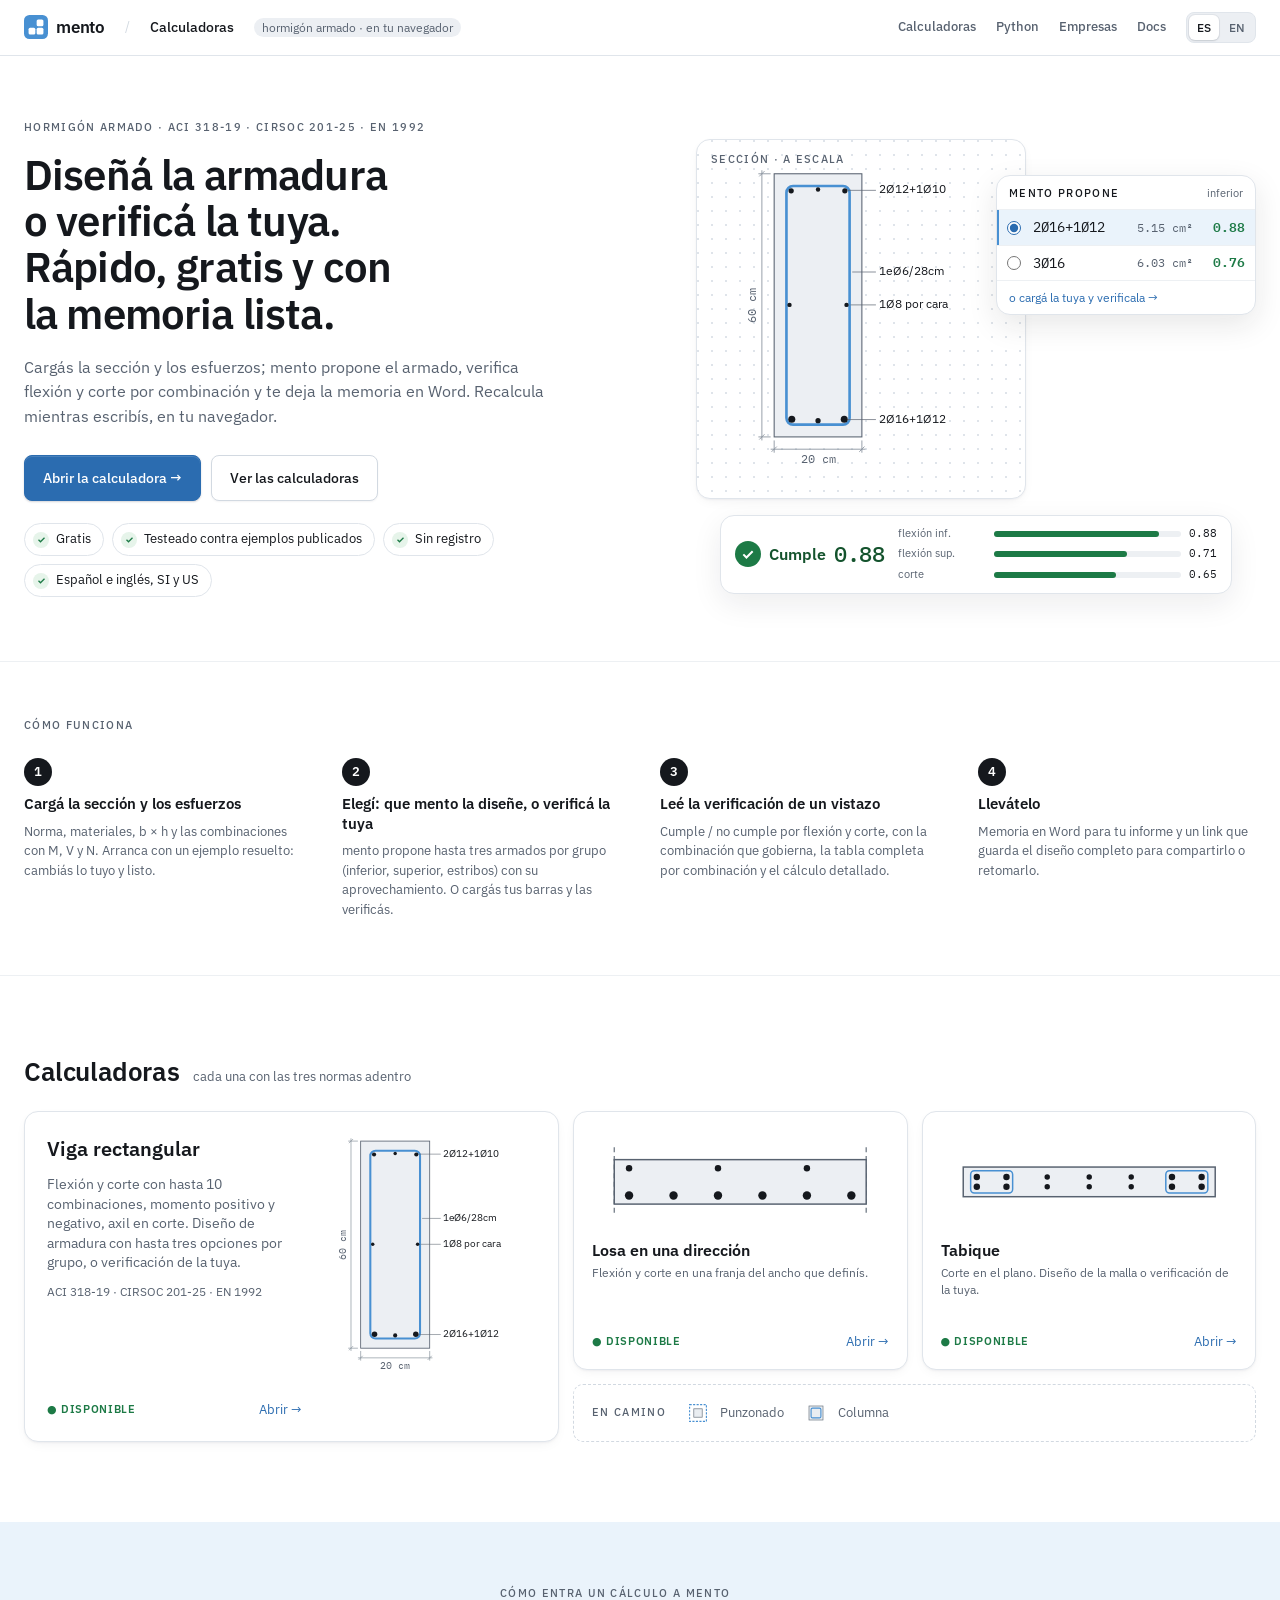
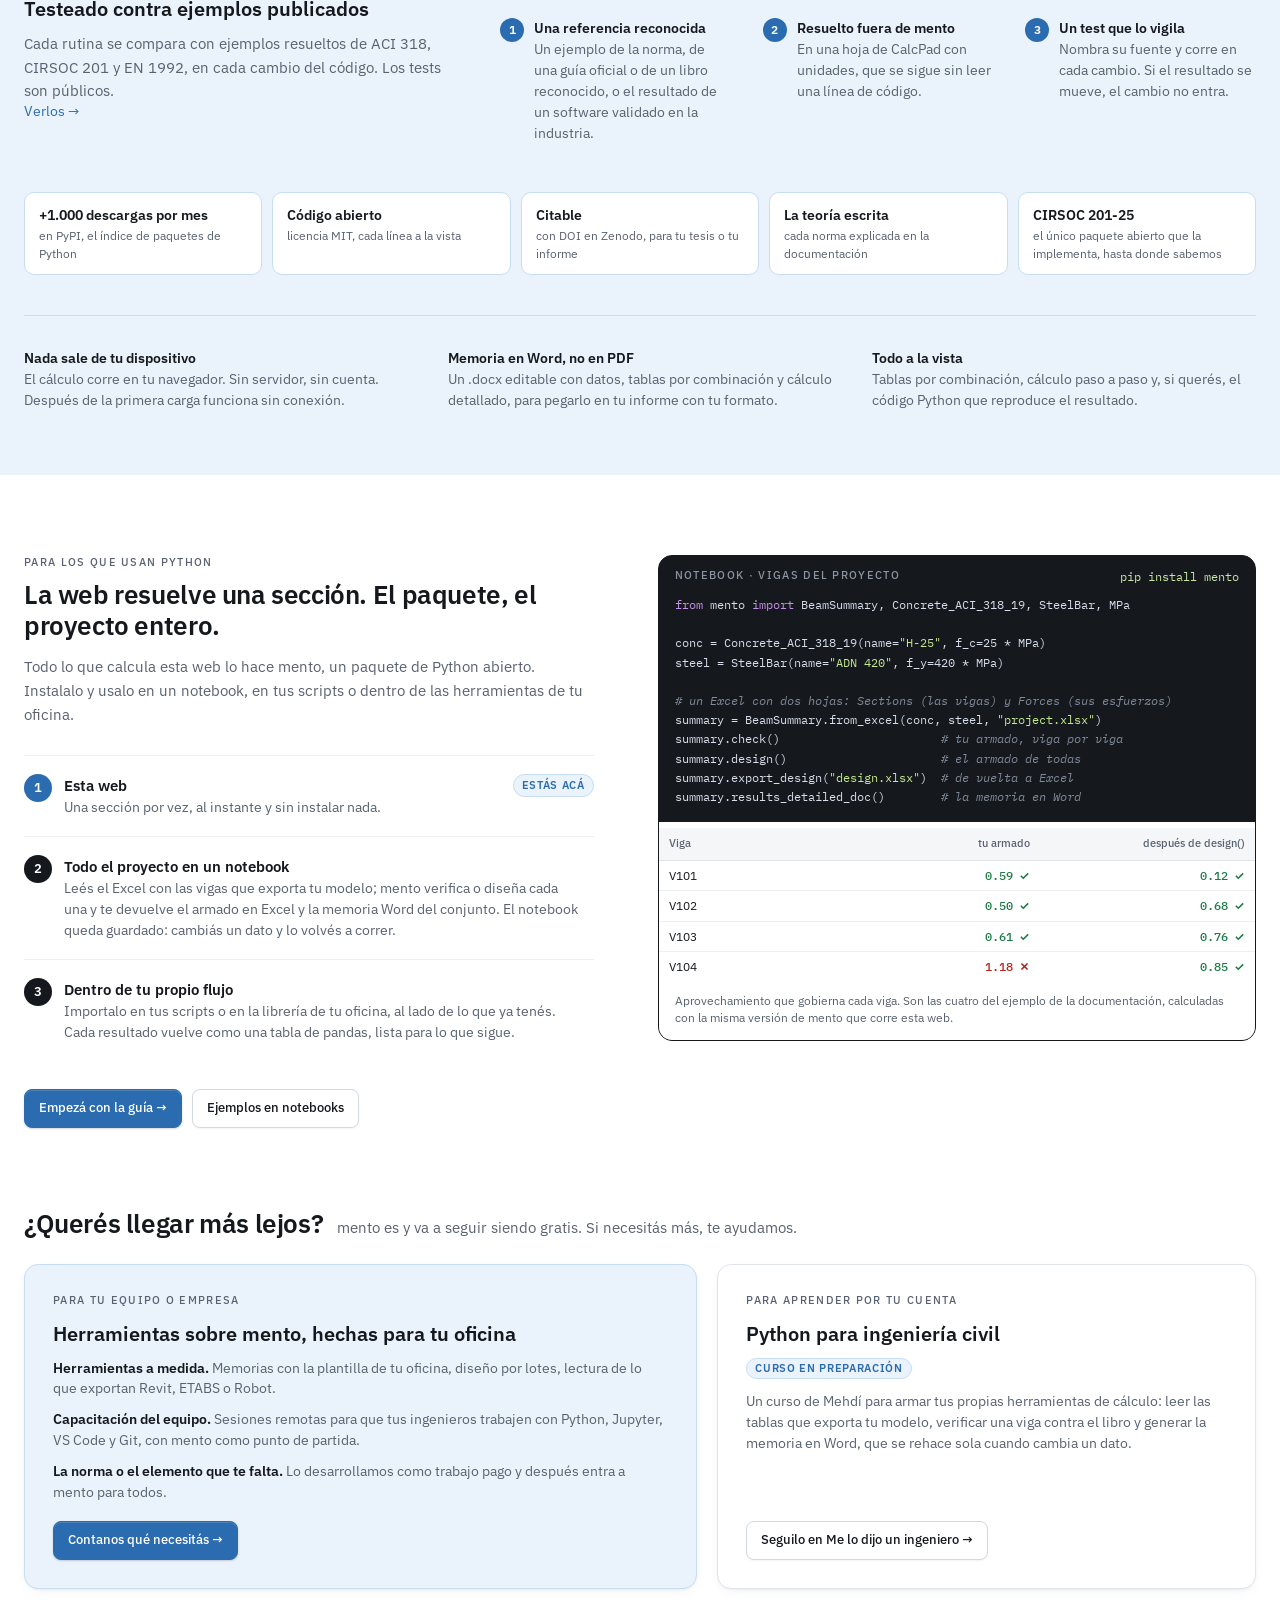
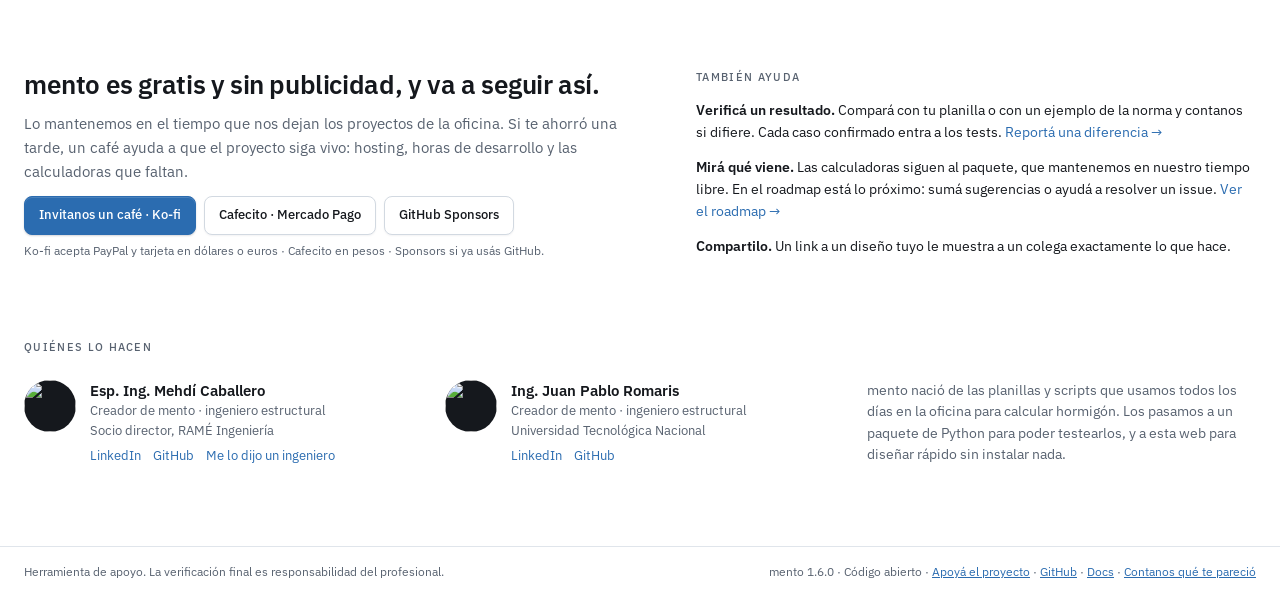
==== index.html @ 45cea776 "feat: mento 1.6.0, con estribos por ramas, piel, montaje y tabiques EN mento 1.6.0 cuenta los estrib" ====
<!doctype html>
<html lang="es">
<head>
<!-- Google tag (gtag.js) -->
<script async src="https://www.googletagmanager.com/gtag/js?id=G-SD4WL05WSL"></script>
<script>
  window.dataLayer = window.dataLayer || [];
  function gtag(){dataLayer.push(arguments);}
  gtag('js', new Date());

  gtag('config', 'G-SD4WL05WSL');
</script>
<meta charset="utf-8">
<meta name="viewport" content="width=device-width, initial-scale=1">
<title data-i18n="page_title">mento · Calculadoras de hormigón armado</title>
<meta name="description" data-i18n-content="page_desc" content="Diseñá la armadura o verificá la tuya: vigas, losas y tabiques de hormigón armado según ACI 318-19, CIRSOC 201-25 y EN 1992. Gratis, en tu navegador.">
<meta name="theme-color" content="#4890d2">
<link rel="icon" href="shared/logo.svg" type="image/svg+xml">
<link rel="preconnect" href="https://fonts.googleapis.com">
<link rel="preconnect" href="https://fonts.gstatic.com" crossorigin>
<link href="https://fonts.googleapis.com/css2?family=IBM+Plex+Sans:ital,wght@0,400;0,500;0,600;1,400&family=IBM+Plex+Mono:wght@400&display=swap" rel="stylesheet">
<link rel="stylesheet" href="shared/style.css">
<script>
  window.va = window.va || function () { (window.vaq = window.vaq || []).push(arguments); };
</script>
<script defer src="/_vercel/insights/script.js"></script>
<script>
  window.si = window.si || function () { (window.siq = window.siq || []).push(arguments); };
</script>
<script defer src="/_vercel/speed-insights/script.js"></script>
</head>
<body>
<svg width="0" height="0" style="position:absolute" aria-hidden="true">
  <defs>
    <symbol id="i-logo" viewBox="0 0 22 22"><rect width="22" height="22" rx="5" fill="#4890d2"/><rect x="11.6" y="4.2" width="6.2" height="6.2" rx="1.4" fill="#fff"/><rect x="4.2" y="11.6" width="6.2" height="6.2" rx="1.4" fill="#fff"/><rect x="11.6" y="11.6" width="6.2" height="6.2" rx="1.4" fill="#fff"/></symbol>
    <symbol id="i-check" viewBox="0 0 18 18"><path d="M3 9.5l4 4 8-8" fill="none" stroke="currentColor" stroke-width="2.6"/></symbol>
    <symbol id="i-cross" viewBox="0 0 18 18"><path d="M4 4l10 10M14 4L4 14" fill="none" stroke="currentColor" stroke-width="2.6"/></symbol>
    <symbol id="i-download" viewBox="0 0 18 18"><path d="M9 2v9M5 8l4 4 4-4M3 15h12" fill="none" stroke="currentColor" stroke-width="1.8"/></symbol>
    <symbol id="i-link" viewBox="0 0 18 18"><path d="M7 11a3 3 0 0 0 4 0l3-3a3 3 0 0 0-4-4l-1 1M11 7a3 3 0 0 0-4 0l-3 3a3 3 0 0 0 4 4l1-1" fill="none" stroke="currentColor" stroke-width="1.6"/></symbol>
    <symbol id="i-warn" viewBox="0 0 16 16"><path d="M8 1.5 15 14H1z" fill="none" stroke="currentColor" stroke-width="1.5"/><path d="M8 6v4M8 11.5v1" stroke="currentColor" stroke-width="1.6"/></symbol>
    <symbol id="i-copy" viewBox="0 0 16 16"><rect x="5" y="5" width="9" height="9" rx="1.5" fill="none" stroke="currentColor" stroke-width="1.4"/><path d="M11 5V3.5A1.5 1.5 0 0 0 9.5 2h-6A1.5 1.5 0 0 0 2 3.5v6A1.5 1.5 0 0 0 3.5 11H5" fill="none" stroke="currentColor" stroke-width="1.4"/></symbol>
  </defs>
</svg>

<div class="page home">
<header class="top"><a class="brand" href="./"><svg aria-hidden="true"><use href="#i-logo"/></svg>mento</a><span class="crumb" aria-hidden="true">/</span><span class="title" data-i18n="calc">Calculadoras</span><span class="sub" data-i18n="homesub">hormigón armado · en tu navegador</span><span class="spacer"></span><nav><a href="#calcs" data-i18n="calc">Calculadoras</a><a href="#python" data-i18n="nav_py">Python</a><a href="#firms" class="nav-firms" data-i18n="nav_biz">Empresas</a><a href="https://mento-docs.readthedocs.io/en/latest/" data-i18n="docs">Docs</a><div class="seg seg--small" role="radiogroup" data-i18n-aria="lang_label" aria-label="Idioma"><button type="button" role="radio" aria-checked="true" data-lang="es">ES</button><button type="button" role="radio" aria-checked="false" data-lang="en">EN</button></div></nav></header>
<main class="calc">
<section class="hero">
  <div>
    <div class="eyebrow" data-i18n="h_eye">Hormigón armado · ACI 318-19 · CIRSOC 201-25 · EN 1992</div>
    <h1 class="t-h1" data-i18n="h1">Diseñá la armadura o verificá la tuya. Rápido, gratis y con la memoria lista.</h1>
    <p class="lead" data-i18n="h1p">Cargás la sección y los esfuerzos; mento propone el armado, verifica flexión y corte por combinación y te deja la memoria en Word. Recalcula mientras escribís, en tu navegador.</p>
    <div class="cta"><a href="beam/" class="btn" data-i18n="cta1">Abrir la calculadora →</a><a href="#calcs" class="btn btn--sec" data-i18n="cta2">Ver las calculadoras</a></div>
    <div class="facts"><span class="fact"><i><svg width="9" height="9" aria-hidden="true"><use href="#i-check"/></svg></i><span data-i18n="f_free">Gratis</span></span><span class="fact"><i><svg width="9" height="9" aria-hidden="true"><use href="#i-check"/></svg></i><span data-i18n="f_test">Testeado contra ejemplos publicados</span></span><span class="fact"><i><svg width="9" height="9" aria-hidden="true"><use href="#i-check"/></svg></i><span data-i18n="f_noreg">Sin registro</span></span><span class="fact"><i><svg width="9" height="9" aria-hidden="true"><use href="#i-check"/></svg></i><span data-i18n="f_lang">Español e inglés, SI y US</span></span></div>
  </div>
  <!-- The worked example of beam/ (py/beam.py EXAMPLE); py/test_site.py keeps these numbers in step with mento.
       As many options as mento proposes for the bottom face, each with its signature and its middle
       bottom bars (x,y,d in cm); home.js swaps them in. The two bars at mid-height are the skin. -->
  <div class="viz" id="hero" data-top="2x12+1x10" data-st="2x6@28">
    <div class="viz-draw"><span class="eyebrow" data-i18n="drawing">Sección · a escala</span><svg width="272" height="307" viewBox="0 0 310 350" role="img" data-i18n-aria="fig_beam" aria-label="Sección 20 × 60 con su armadura">
        <g transform="translate(56,10)"><rect class="dw-concrete" x="0" y="0" width="100" height="300"/>
        <rect class="dw-stirrup" x="14" y="14" width="72" height="272" rx="7.5" style="stroke-width:3"/>
        <circle class="dw-bar" cx="20.1" cy="279.9" r="4"/><circle class="dw-bar" cx="79.9" cy="279.9" r="4"/><circle class="dw-bar" data-mid cx="50" cy="281.5" r="3"/><circle class="dw-bar" cx="19.4" cy="19.4" r="3"/><circle class="dw-bar" cx="50" cy="18" r="2.5"/><circle class="dw-bar" cx="80.6" cy="19.4" r="3"/><circle class="dw-bar" cx="17.5" cy="149.5" r="2.5"/><circle class="dw-bar" cx="82.5" cy="149.5" r="2.5"/>
        <line x1="84" y1="18.9" x2="116" y2="18.9" stroke="#5b6470" stroke-width=".8"/><text class="dw-label" x="120" y="22.4" font-size="14" data-hero="top">2Ø12+1Ø10</text>
        <line x1="89" y1="112" x2="116" y2="112" stroke="#5b6470" stroke-width=".8"/><text class="dw-label dw-label--stirrup" x="120" y="115.5" font-size="14" data-hero="stirrups">1eØ6/28cm</text>
        <line x1="87" y1="149.5" x2="116" y2="149.5" stroke="#5b6470" stroke-width=".8"/><text class="dw-label" x="120" y="153" font-size="14"><tspan data-hero="skin">1Ø8</tspan> <tspan data-i18n="per_side">por cara</tspan></text>
        <line x1="84" y1="280.2" x2="116" y2="280.2" stroke="#5b6470" stroke-width=".8"/><text class="dw-label" x="120" y="283.7" font-size="14" data-hero="bottom">2Ø16+1Ø12</text>
        <path class="dw-dl" d="M0 304V318M100 304V318M-4 314H104M-3 317L3 311M97 317L103 311"/><text class="dw-dt" x="50" y="330" text-anchor="middle" data-hero="width">20 cm</text>
        <path class="dw-dl" d="M-4 0H-18M-4 300H-18M-14 -4V304M-17 3L-11 -3M-17 303L-11 297"/><text class="dw-dt" x="-21" y="150" text-anchor="middle" transform="rotate(-90 -21 150)" data-hero="height">60 cm</text></g></svg></div>
    <div class="viz-prop" role="radiogroup" aria-labelledby="hero-propose">
      <div class="hd"><span class="eyebrow" id="hero-propose" data-i18n="propose_s">mento propone</span><span class="grp-name" data-i18n="bot_l">inferior</span></div>
      <label class="opt" data-sig="2x16+1x12" data-mid="10,3.7,1.2"><input type="radio" name="hero-bot" checked><span class="val" data-hero="opt1">2Ø16+1Ø12</span><span class="area">5.15 cm²</span><span class="dcr ok" data-hero="opt1_dcr">0.88</span></label>
      <label class="opt" data-sig="2x16+1x16" data-mid="10,3.9,1.6"><input type="radio" name="hero-bot"><span class="val" data-hero="opt2">3Ø16</span><span class="area">6.03 cm²</span><span class="dcr ok" data-hero="opt2_dcr">0.76</span></label>
      <a class="more" id="hero-check" href="beam/" data-i18n="ortry">o cargá la tuya y verificala →</a>
    </div>
    <div class="viz-verdict">
      <div class="word"><span class="mark"><svg width="14" height="14"><use href="#i-check"/></svg></span><span data-i18n="passes">Cumple</span><span class="readout" data-hero="dcr">0.88</span></div>
      <div class="mini"><div><span data-i18n="fb_s">flexión inf.</span><div class="meter"><i style="width:88%"></i></div><span class="num mono" data-hero="bottom_dcr">0.88</span></div><div><span data-i18n="ft_s">flexión sup.</span><div class="meter"><i style="width:71%"></i></div><span class="num mono" data-hero="top_dcr">0.71</span></div><div><span data-i18n="sh_s">corte</span><div class="meter"><i style="width:65%"></i></div><span class="num mono" data-hero="shear_dcr">0.65</span></div></div>
      <span class="sum-line"><span data-i18n="fl_w">flexión</span> <span data-hero="sum_flex">0.88</span> · <span data-i18n="sh_s">corte</span> <span data-hero="sum_shear">0.65</span></span>
    </div>
  </div>
  <!-- The same hero in US units: beam/'s US example (py/beam.py EXAMPLE_US), which home.js draws in its
       place when the page is in English. Lengths in inches, the stirrup by its centreline; each option's
       "low" is all its bottom bars (x,y,d), since in US sizes an option changes the corner bars too.
       py/test_site.py checks it. -->
  <script type="application/json" id="hero-us">{"width":12.0,"height":24.0,"stirrup":{"d":0.375,"bend":1.5},"closed":{"x0":1.688,"x1":10.312,"y0":1.688,"y1":22.312},"bars":[[2.36,2.36,0.75],[9.64,2.36,0.75],[2.316,21.684,0.625],[6.0,21.875,0.5],[9.684,21.684,0.625]],"skin_bars":[[2.062,12.031,0.375],[9.938,12.031,0.375]],"top":"2#5+1#4","stirrups":"1s#3@10in","skin":"1#3","data_top":"2x5+1x4","data_st":"2x3@10","options":[{"sig":"2x6","low":"2.36,2.36,0.75;9.64,2.36,0.75","bars":"2#6","area":"0.88 in²","dcr":"0.86"},{"sig":"2x5+1x5","low":"2.316,2.316,0.625;6,2.188,0.625;9.684,2.316,0.625","bars":"3#5","area":"0.92 in²","dcr":"0.82"},{"sig":"2x5+2x4","low":"2.316,2.316,0.625;4.793,2.125,0.5;7.207,2.125,0.5;9.684,2.316,0.625","bars":"2#5+2#4","area":"1.01 in²","dcr":"0.75"}],"top_dcr":"0.75","shear_dcr":"0.65"}</script>
</section>

<section class="steps-band"><div class="eyebrow" data-i18n="how">Cómo funciona</div>
  <div class="steps-row">
    <div class="step"><span class="n">1</span><span class="t" data-i18n="s1t">Cargá la sección y los esfuerzos</span><span class="d" data-i18n="s1d">Norma, materiales, b × h y las combinaciones con M, V y N. Arranca con un ejemplo resuelto: cambiás lo tuyo y listo.</span></div>
    <div class="step"><span class="n">2</span><span class="t" data-i18n="s2t">Elegí: que mento la diseñe, o verificá la tuya</span><span class="d" data-i18n="s2d">mento propone hasta tres armados por grupo (inferior, superior, estribos) con su aprovechamiento. O cargás tus barras y las verificás.</span></div>
    <div class="step"><span class="n">3</span><span class="t" data-i18n="s3t">Leé la verificación de un vistazo</span><span class="d" data-i18n="s3d">Cumple / no cumple por flexión y corte, con la combinación que gobierna, la tabla completa por combinación y el cálculo detallado.</span></div>
    <div class="step"><span class="n">4</span><span class="t" data-i18n="s4t">Llevátelo</span><span class="d" data-i18n="s4d">Memoria en Word para tu informe y un link que guarda el diseño completo para compartirlo o retomarlo.</span></div>
  </div></section>

<section class="calcs" id="calcs">
  <div class="head"><h2 class="t-h2" data-i18n="calc">Calculadoras</h2><span class="sub" data-i18n="calcsub">cada una con las tres normas adentro</span></div>
  <div class="cgrid cgrid--home">
    <a class="ccard ccard--featured" href="beam/"><div class="body"><div class="name" data-i18n="beam">Viga rectangular</div><div class="desc" data-i18n="c1">Flexión y corte con hasta 10 combinaciones, momento positivo y negativo, axil en corte. Diseño de armadura con hasta tres opciones por grupo, o verificación de la tuya.</div><div class="codes">ACI 318-19 · CIRSOC 201-25 · EN 1992</div><div class="foot"><span class="tag" data-i18n="live">● Disponible</span><span class="go" data-i18n="open">Abrir →</span></div></div><div class="fig"><svg width="214" height="242" viewBox="0 0 310 350" role="img" data-i18n-aria="fig_beam" aria-label="Sección 20 × 60 con su armadura">
        <g transform="translate(56,10)"><rect class="dw-concrete" x="0" y="0" width="100" height="300"/>
        <rect class="dw-stirrup" x="14" y="14" width="72" height="272" rx="7.5" style="stroke-width:3"/>
        <circle class="dw-bar" cx="20.1" cy="279.9" r="4"/><circle class="dw-bar" cx="79.9" cy="279.9" r="4"/><circle class="dw-bar" cx="50" cy="281.5" r="3"/><circle class="dw-bar" cx="19.4" cy="19.4" r="3"/><circle class="dw-bar" cx="50" cy="18" r="2.5"/><circle class="dw-bar" cx="80.6" cy="19.4" r="3"/><circle class="dw-bar" cx="17.5" cy="149.5" r="2.5"/><circle class="dw-bar" cx="82.5" cy="149.5" r="2.5"/>
        <line x1="84" y1="18.9" x2="116" y2="18.9" stroke="#5b6470" stroke-width=".8"/><text class="dw-label" x="120" y="22.4" font-size="14">2Ø12+1Ø10</text>
        <line x1="89" y1="112" x2="116" y2="112" stroke="#5b6470" stroke-width=".8"/><text class="dw-label dw-label--stirrup" x="120" y="115.5" font-size="14">1eØ6/28cm</text>
        <line x1="87" y1="149.5" x2="116" y2="149.5" stroke="#5b6470" stroke-width=".8"/><text class="dw-label" x="120" y="153" font-size="14"><tspan>1Ø8</tspan> <tspan data-i18n="per_side">por cara</tspan></text>
        <line x1="84" y1="280.2" x2="116" y2="280.2" stroke="#5b6470" stroke-width=".8"/><text class="dw-label" x="120" y="283.7" font-size="14">2Ø16+1Ø12</text>
        <path class="dw-dl" d="M0 304V318M100 304V318M-4 314H104M-3 317L3 311M97 317L103 311"/><text class="dw-dt" x="50" y="330" text-anchor="middle">20 cm</text>
        <path class="dw-dl" d="M-4 0H-18M-4 300H-18M-14 -4V304M-17 3L-11 -3M-17 303L-11 297"/><text class="dw-dt" x="-21" y="150" text-anchor="middle" transform="rotate(-90 -21 150)">60 cm</text></g></svg></div></a>
    <a class="ccard" href="slab/"><div class="head"><span class="fig"><svg viewBox="0 0 240 78" role="img" data-i18n-aria="fig_slab" aria-label="Franja de losa con su armadura">
        <line class="dw-cut" x1="18" y1="14" x2="18" y2="70"/><line class="dw-cut" x1="222" y1="14" x2="222" y2="70"/>
        <rect class="dw-concrete" x="18" y="24" width="204" height="36"/>
        <circle class="dw-bar" cx="30" cy="53" r="3.4"/><circle class="dw-bar" cx="66" cy="53" r="3.4"/><circle class="dw-bar" cx="102" cy="53" r="3.4"/><circle class="dw-bar" cx="138" cy="53" r="3.4"/><circle class="dw-bar" cx="174" cy="53" r="3.4"/><circle class="dw-bar" cx="210" cy="53" r="3.4"/>
        <circle class="dw-bar" cx="30" cy="31" r="2.6"/><circle class="dw-bar" cx="102" cy="31" r="2.6"/><circle class="dw-bar" cx="174" cy="31" r="2.6"/>
      </svg></span><div><div class="name" data-i18n="slab">Losa en una dirección</div><div class="desc" data-i18n="c2">Flexión y corte en una franja del ancho que definís.</div></div></div><div class="foot"><span class="tag" data-i18n="live">● Disponible</span><span class="go" data-i18n="open">Abrir →</span></div></a>
    <a class="ccard" href="wall/"><div class="head"><span class="fig"><svg viewBox="0 0 240 78" role="img" data-i18n-aria="fig_wall" aria-label="Sección de tabique con sus elementos de borde">
        <rect class="dw-concrete" x="18" y="30" width="204" height="24"/>
        <rect class="dw-stirrup" x="24" y="33" width="34" height="18" rx="3" style="stroke-width:1.2"/><rect class="dw-stirrup" x="182" y="33" width="34" height="18" rx="3" style="stroke-width:1.2"/>
        <circle class="dw-bar" cx="29" cy="38" r="2.6"/><circle class="dw-bar" cx="29" cy="46" r="2.6"/><circle class="dw-bar" cx="53" cy="38" r="2.6"/><circle class="dw-bar" cx="53" cy="46" r="2.6"/><circle class="dw-bar" cx="187" cy="38" r="2.6"/><circle class="dw-bar" cx="187" cy="46" r="2.6"/><circle class="dw-bar" cx="211" cy="38" r="2.6"/><circle class="dw-bar" cx="211" cy="46" r="2.6"/>
        <circle class="dw-bar" cx="86" cy="38" r="2.2"/><circle class="dw-bar" cx="86" cy="46" r="2.2"/><circle class="dw-bar" cx="120" cy="38" r="2.2"/><circle class="dw-bar" cx="120" cy="46" r="2.2"/><circle class="dw-bar" cx="154" cy="38" r="2.2"/><circle class="dw-bar" cx="154" cy="46" r="2.2"/>
      </svg></span><div><div class="name" data-i18n="wall">Tabique</div><div class="desc" data-i18n="c3">Corte en el plano. Diseño de la malla o verificación de la tuya.</div></div></div><div class="foot"><span class="tag" data-i18n="live">● Disponible</span><span class="go" data-i18n="open">Abrir →</span></div></a>
    <div class="soon-strip"><span class="eyebrow" data-i18n="soon2">En camino</span><span class="item"><svg viewBox="0 0 40 40" aria-hidden="true"><rect x="14" y="14" width="12" height="12" fill="#e9edf1" stroke="#6b7580"/><rect x="8" y="8" width="24" height="24" fill="none" stroke="#4890d2" stroke-width="1.6" stroke-dasharray="3 2"/></svg><span data-i18n="punch">Punzonado</span></span><span class="item"><svg viewBox="0 0 40 40" aria-hidden="true"><rect x="10" y="10" width="20" height="20" fill="#e9edf1" stroke="#6b7580"/><rect x="13" y="13" width="14" height="14" rx="2" fill="none" stroke="#4890d2" stroke-width="1.6"/></svg><span data-i18n="col">Columna</span></span></div>
  </div>
</section>

<section class="band" id="trust"><div class="band-grid">
  <div><div class="big" id="tests" hidden></div><div class="lead-t" id="tests-t" data-i18n="tests_none">Testeado contra ejemplos publicados</div><div class="lead-d" data-i18n="tests_d">Cada rutina se compara con ejemplos resueltos de ACI 318, CIRSOC 201 y EN 1992, en cada cambio del código. Los tests son públicos.</div><a href="https://github.com/mento-calc/mento/tree/main/tests" style="font-size:13.5px;text-decoration:none" data-i18n="seetests">Verlos →</a></div>
  <div><div class="eyebrow" data-i18n="v_eye">Cómo entra un cálculo a mento</div>
    <ol class="vsteps">
      <li><span class="n">1</span><div><b data-i18n="v1t">Una referencia reconocida</b><span data-i18n="v1d">Un ejemplo de la norma, de una guía oficial o de un libro reconocido, o el resultado de un software validado en la industria.</span></div></li>
      <li><span class="n">2</span><div><b data-i18n="v2t">Resuelto fuera de mento</b><span data-i18n="v2d">En una hoja de CalcPad con unidades, que se sigue sin leer una línea de código.</span></div></li>
      <li><span class="n">3</span><div><b data-i18n="v3t">Un test que lo vigila</b><span data-i18n="v3d">Nombra su fuente y corre en cada cambio. Si el resultado se mueve, el cambio no entra.</span></div></li>
    </ol></div>
  </div>
  <ul class="proof">
    <li><a href="https://pypi.org/project/mento/"><b data-i18n="pr1t">+1.000 descargas por mes</b><span data-i18n="pr1d">en PyPI, el índice de paquetes de Python</span></a></li>
    <li><a href="https://github.com/mento-calc/mento"><b data-i18n="pr2t">Código abierto</b><span data-i18n="pr2d">licencia MIT, cada línea a la vista</span></a></li>
    <li><a href="https://doi.org/10.5281/zenodo.21956634"><b data-i18n="pr3t">Citable</b><span data-i18n="pr3d">con DOI en Zenodo, para tu tesis o tu informe</span></a></li>
    <li><a href="https://mento-docs.readthedocs.io/en/latest/theory/index.html"><b data-i18n="pr4t">La teoría escrita</b><span data-i18n="pr4d">cada norma explicada en la documentación</span></a></li>
    <li><div><b data-i18n="pr5t">CIRSOC 201-25</b><span data-i18n="pr5d">el único paquete abierto que la implementa, hasta donde sabemos</span></div></li>
  </ul>
  <div class="band-cols">
    <div><b data-i18n="p1t">Nada sale de tu dispositivo</b><span data-i18n="p1d">El cálculo corre en tu navegador. Sin servidor, sin cuenta. Después de la primera carga funciona sin conexión.</span></div>
    <div><b data-i18n="p2t">Memoria en Word, no en PDF</b><span data-i18n="p2d">Un .docx editable con datos, tablas por combinación y cálculo detallado, para pegarlo en tu informe con tu formato.</span></div>
    <div><b data-i18n="p3t">Todo a la vista</b><span data-i18n="p3d">Tablas por combinación, cálculo paso a paso y, si querés, el código Python que reproduce el resultado.</span></div>
  </div></section>

<section class="pysec" id="python">
  <div class="pysec-text">
    <div class="eyebrow" data-i18n="py_eye">Para los que usan Python</div>
    <h2 class="t-h2" data-i18n="py_t">La web resuelve una sección. El paquete, el proyecto entero.</h2>
    <p class="say" data-i18n="py_d">Todo lo que calcula esta web lo hace mento, un paquete de Python abierto. Instalalo y usalo en un notebook, en tus scripts o dentro de las herramientas de tu oficina.</p>
    <ol class="ladder">
      <li class="is-here"><span class="lv">1</span><div><b data-i18n="l1t">Esta web</b><span data-i18n="l1d">Una sección por vez, al instante y sin instalar nada.</span></div><span class="here" data-i18n="here">Estás acá</span></li>
      <li><span class="lv">2</span><div><b data-i18n="l2t">Todo el proyecto en un notebook</b><span data-i18n="l2d">Leés el Excel con las vigas que exporta tu modelo; mento verifica o diseña cada una y te devuelve el armado en Excel y la memoria Word del conjunto. El notebook queda guardado: cambiás un dato y lo volvés a correr.</span></div></li>
      <li><span class="lv">3</span><div><b data-i18n="l3t">Dentro de tu propio flujo</b><span data-i18n="l3d">Importalo en tus scripts o en la librería de tu oficina, al lado de lo que ya tenés. Cada resultado vuelve como una tabla de pandas, lista para lo que sigue.</span></div></li>
    </ol>
    <div class="py-links"><a href="https://mento-docs.readthedocs.io/en/latest/getting_started/index.html" class="btn" data-i18n="py_start">Empezá con la guía →</a><a href="https://mento-docs.readthedocs.io/en/latest/examples/index.html" class="btn btn--sec" data-i18n="py_nb">Ejemplos en notebooks</a></div>
  </div>
  <!-- BeamSummary on the example of mento's user guide (four beams, ACI 318-19); py/test_site.py keeps these numbers in step with mento. -->
  <div class="pycode">
    <div class="pycode-hd"><span class="eyebrow" data-i18n="py_nbk">Notebook · vigas del proyecto</span><code>pip install mento</code></div>
    <pre class="codeblock" translate="no" tabindex="0" role="region" data-i18n-aria="py_code" aria-label="Código de ejemplo con BeamSummary"><span class="kw">from</span> mento <span class="kw">import</span> BeamSummary, Concrete_ACI_318_19, SteelBar, MPa

conc = Concrete_ACI_318_19(name=<span class="str">"H-25"</span>, f_c=25 * MPa)
steel = SteelBar(name=<span class="str">"ADN 420"</span>, f_y=420 * MPa)

<span class="cm" data-i18n="py_c0"># un Excel con dos hojas: Sections (las vigas) y Forces (sus esfuerzos)</span>
summary = BeamSummary.from_excel(conc, steel, <span class="str">"project.xlsx"</span>)
summary.check()                       <span class="cm" data-i18n="py_c1"># tu armado, viga por viga</span>
summary.design()                      <span class="cm" data-i18n="py_c2"># el armado de todas</span>
summary.export_design(<span class="str">"design.xlsx"</span>)  <span class="cm" data-i18n="py_c3"># de vuelta a Excel</span>
summary.results_detailed_doc()        <span class="cm" data-i18n="py_c4"># la memoria en Word</span></pre>
    <div class="pyout">
      <table class="df">
        <thead><tr><th data-i18n="t_beam">Viga</th><th data-i18n="t_check">tu armado</th><th data-i18n="t_design">después de design()</th></tr></thead>
        <tbody>
          <tr><td>V101</td><td class="dcr ok"><span data-sum="V101 check">0.59</span><svg class="mk" width="11" height="11" role="img" data-i18n-aria="passes" aria-label="Cumple"><use href="#i-check"/></svg></td><td class="dcr ok"><span data-sum="V101 design">0.12</span><svg class="mk" width="11" height="11" role="img" data-i18n-aria="passes" aria-label="Cumple"><use href="#i-check"/></svg></td></tr>
          <tr><td>V102</td><td class="dcr ok"><span data-sum="V102 check">0.50</span><svg class="mk" width="11" height="11" role="img" data-i18n-aria="passes" aria-label="Cumple"><use href="#i-check"/></svg></td><td class="dcr ok"><span data-sum="V102 design">0.68</span><svg class="mk" width="11" height="11" role="img" data-i18n-aria="passes" aria-label="Cumple"><use href="#i-check"/></svg></td></tr>
          <tr><td>V103</td><td class="dcr ok"><span data-sum="V103 check">0.61</span><svg class="mk" width="11" height="11" role="img" data-i18n-aria="passes" aria-label="Cumple"><use href="#i-check"/></svg></td><td class="dcr ok"><span data-sum="V103 design">0.76</span><svg class="mk" width="11" height="11" role="img" data-i18n-aria="passes" aria-label="Cumple"><use href="#i-check"/></svg></td></tr>
          <tr><td>V104</td><td class="dcr bad"><span data-sum="V104 check">1.18</span><svg class="mk" width="11" height="11" role="img" data-i18n-aria="fails" aria-label="No cumple"><use href="#i-cross"/></svg></td><td class="dcr ok"><span data-sum="V104 design">0.85</span><svg class="mk" width="11" height="11" role="img" data-i18n-aria="passes" aria-label="Cumple"><use href="#i-check"/></svg></td></tr>
        </tbody>
      </table>
      <p class="hint" data-i18n="py_out">Aprovechamiento que gobierna cada viga. Son las cuatro del ejemplo de la documentación, calculadas con la misma versión de mento que corre esta web.</p>
    </div>
  </div>
</section>

<section class="further" id="firms">
  <div class="head"><h2 class="t-h2" data-i18n="fu_t">¿Querés llegar más lejos?</h2><p class="fu-sub" data-i18n="fu_s">mento es y va a seguir siendo gratis. Si necesitás más, te ayudamos.</p></div>
  <div class="further-grid">
    <div class="fcard fcard--biz">
      <div class="eyebrow" data-i18n="b_eye">Para tu equipo o empresa</div>
      <h3 class="fname" data-i18n="b_t">Herramientas sobre mento, hechas para tu oficina</h3>
      <ul class="flist">
        <li><b data-i18n="b1t">Herramientas a medida.</b> <span data-i18n="b1d">Memorias con la plantilla de tu oficina, diseño por lotes, lectura de lo que exportan Revit, ETABS o Robot.</span></li>
        <li><b data-i18n="b2t">Capacitación del equipo.</b> <span data-i18n="b2d">Sesiones remotas para que tus ingenieros trabajen con Python, Jupyter, VS Code y Git, con mento como punto de partida.</span></li>
        <li><b data-i18n="b3t">La norma o el elemento que te falta.</b> <span data-i18n="b3d">Lo desarrollamos como trabajo pago y después entra a mento para todos.</span></li>
      </ul>
      <div class="fcta"><a href="https://forms.gle/QoDzczQToLa78jMo7" class="btn" data-i18n="b_cta">Contanos qué necesitás →</a></div>
    </div>
    <div class="fcard">
      <div class="eyebrow" data-i18n="c_eye">Para aprender por tu cuenta</div>
      <h3 class="fname" data-i18n="c_t">Python para ingeniería civil</h3>
      <span class="tag-soon" data-i18n="c_tag">Curso en preparación</span>
      <p class="fdesc" data-i18n="c_d">Un curso de Mehdí para armar tus propias herramientas de cálculo: leer las tablas que exporta tu modelo, verificar una viga contra el libro y generar la memoria en Word, que se rehace sola cuando cambia un dato.</p>
      <div class="fcta"><a href="https://melodijouningeniero.com/" class="btn btn--sec" data-i18n="c_cta">Seguilo en Me lo dijo un ingeniero →</a></div>
    </div>
  </div>
</section>

<section class="support" id="support">
  <div><h2 class="t-h2" data-i18n="sup_t">mento es gratis y sin publicidad, y va a seguir así.</h2><p class="say" data-i18n="sup_d">Lo mantenemos en el tiempo que nos dejan los proyectos de la oficina. Si te ahorró una tarde, un café ayuda a que el proyecto siga vivo: hosting, horas de desarrollo y las calculadoras que faltan.</p>
    <div class="donate"><a href="https://ko-fi.com/mentoapp" class="btn" data-i18n="kofi">Invitanos un café · Ko-fi</a><a href="https://cafecito.app/mentoapp" class="btn btn--sec" data-i18n="cafecito">Cafecito · Mercado Pago</a><a href="https://github.com/sponsors/mihdicaballero" class="btn btn--sec" data-i18n="sponsors">GitHub Sponsors</a></div>
    <p class="fine" data-i18n="fine">Ko-fi acepta PayPal y tarjeta en dólares o euros · Cafecito en pesos · Sponsors si ya usás GitHub.</p></div>
  <div class="also"><span class="eyebrow" data-i18n="also">También ayuda</span>
    <div><b data-i18n="a1t">Verificá un resultado.</b> <span data-i18n="a1d">Compará con tu planilla o con un ejemplo de la norma y contanos si difiere. Cada caso confirmado entra a los tests.</span> <a href="https://github.com/mento-calc/mento/issues/new" style="text-decoration:none" data-i18n="a1l">Reportá una diferencia →</a></div>
    <div><b data-i18n="a2t">Mirá qué viene.</b> <span data-i18n="a2d">Las calculadoras siguen al paquete, que mantenemos en nuestro tiempo libre. En el roadmap está lo próximo: sumá sugerencias o ayudá a resolver un issue.</span> <a href="https://github.com/mento-calc/mento#roadmap" style="text-decoration:none" data-i18n="a2l">Ver el roadmap →</a></div>
    <div><b data-i18n="a3t">Compartilo.</b> <span data-i18n="a3d">Un link a un diseño tuyo le muestra a un colega exactamente lo que hace.</span></div></div>
</section>

<section class="team"><div class="eyebrow" data-i18n="team">Quiénes lo hacen</div>
  <div class="team-grid">
    <div class="person"><span class="av"><img src="shared/team/mihdi.jpg" alt="" width="52" height="52"></span><div><div class="nm" data-i18n="nm1">Esp. Ing. Mehdí Caballero</div><div class="rl"><span data-i18n="r1">Creador de mento · ingeniero estructural</span><br><span data-i18n="r1b">Socio director, RAMÉ Ingeniería</span></div><div class="links"><a href="https://www.linkedin.com/in/mihdicaballero/">LinkedIn</a><a href="https://github.com/mihdicaballero">GitHub</a><a href="https://melodijouningeniero.com/">Me lo dijo un ingeniero</a></div></div></div>
    <div class="person"><span class="av"><img src="shared/team/juan-pablo.jpg" alt="" width="52" height="52"></span><div><div class="nm" data-i18n="nm2">Ing. Juan Pablo Romaris</div><div class="rl"><span data-i18n="r2">Creador de mento · ingeniero estructural</span><br><span data-i18n="r2b">Universidad Tecnológica Nacional</span></div><div class="links"><a href="https://www.linkedin.com/in/juan-pablo-romaris-13ab4a173/">LinkedIn</a><a href="https://github.com/JuanPabloRomaris">GitHub</a></div></div></div>
    <div class="about"><span data-i18n="about">mento nació de las planillas y scripts que usamos todos los días en la oficina para calcular hormigón. Los pasamos a un paquete de Python para poder testearlos, y a esta web para diseñar rápido sin instalar nada.</span></div>
  </div></section>

<footer class="foot"><span data-i18n="footer">Herramienta de apoyo. La verificación final es responsabilidad del profesional.</span><span class="spacer"></span><span>mento <span id="version">1.6.0</span> · <span data-i18n="oss">Código abierto</span> · <a href="#support" data-i18n="support">Apoyá el proyecto</a> · <a href="https://github.com/mento-calc/mento">GitHub</a> · <a href="https://mento-docs.readthedocs.io/en/latest/" data-i18n="docs">Docs</a> · <a href="https://github.com/mento-calc/mento/discussions" data-i18n="feedback">Contanos qué te pareció</a></span></footer>
</main>
</div>
<script type="module" src="home.js"></script>
</body>
</html>
---- shared/style.css ----
/* ---------- 1. TOKENS ---------- */
:root{
  /* neutrals */
  --ink:#1a1d21;          /* text, structure rules, table header rule */
  --ink-2:#5b6470;        /* secondary text, labels, hints (4.9:1 on white) */
  --ink-3:#8a939e;        /* placeholders, disabled text, "×" remove — never for information */
  --line:#c4ccd6;         /* field borders */
  --line-2:#d5dce4;       /* card borders, header rule */
  --line-3:#e3e8ee;       /* row separators, meter track */
  --surface:#ffffff;      /* cards, fields, header */
  --surface-2:#f3f6f9;    /* page background (desktop). phone uses --surface */
  --surface-3:#e9edf1;    /* concrete fill in the drawing, skeletons */

  /* brand */
  --brand:#4890d2;        /* fills, marks, stirrups, station badges, progress, selection edge. NOT for text < 24px */
  --brand-ink:#2b6cb0;    /* links, button fill, active segment, text-on-white blue (4.9:1) */
  --brand-ink-hover:#1f5390;
  --brand-soft:#eaf3fb;   /* selected option, info strip */
  --brand-line:#c6ddf2;

  /* semantic · DCR scale: ok ≤ 0.95 · warn 0.95–1.00 · bad > 1.00 */
  --ok:#1d7a46;      --ok-soft:#e6f4ea;   --ok-line:#b7dfc3;   --ok-ink:#14532d;
  --warn:#9a6700;    --warn-soft:#fff4d6; --warn-line:#f0d9a0; --warn-ink:#5c3d00;
  --bad:#b42318;     --bad-soft:#fde8e6;  --bad-line:#f3c2bd;  --bad-ink:#7a1610;

  /* type */
  --font-sans:"IBM Plex Sans",system-ui,-apple-system,"Segoe UI",Roboto,sans-serif;
  --font-mono:"IBM Plex Mono",ui-monospace,"SF Mono",Menlo,Consolas,monospace;
  --fs-11:0.6875rem; --fs-12:0.75rem; --fs-13:0.8125rem; --fs-14:0.875rem; --fs-15:0.9375rem;
  --fs-16:1rem; --fs-20:1.25rem; --fs-22:1.375rem; --fs-30:1.875rem; --fs-40:2.5rem;
  --lh-tight:1.2; --lh-ui:1.45; --lh-body:1.55;
  --track-caps:.08em;

  /* space (4-based) */
  --s-1:4px; --s-2:8px; --s-3:12px; --s-4:16px; --s-5:20px; --s-6:24px; --s-8:32px; --s-10:40px;

  /* shape */
  --r-1:3px;   /* fields, buttons, segments, badges */
  --r-2:4px;   /* cards */
  --bw:1px;

  /* elevation: only the toast floats */
  --shadow-toast:0 4px 12px rgba(0,0,0,.18);

  /* breakpoints (documentation; CSS cannot read custom props in @media) */
  --bp-phone:720px;   /* ≤ 720: stacked stations, sticky verdict strip   */
  --bp-desk:1080px;   /* ≥ 1080: four stations side by side              */

  /* motion */
  --t-fast:120ms; --t-base:200ms; --ease:cubic-bezier(.2,0,.2,1);

  /* controls */
  --ctl-h:32px;        /* desktop field height */
  --ctl-h-touch:44px;  /* phone field height & minimum touch target */
  --focus:0 0 0 2px var(--surface),0 0 0 4px var(--brand);
}
@media (prefers-reduced-motion:reduce){ :root{ --t-fast:0ms; --t-base:0ms; } }

/* ---------- 2. BASE ---------- */
*,*::before,*::after{box-sizing:border-box}
html{font-size:16px;-webkit-text-size-adjust:100%}
body{margin:0;font-family:var(--font-sans);font-size:var(--fs-13);line-height:var(--lh-ui);color:var(--ink);background:var(--surface-2);font-variant-numeric:tabular-nums}
a{color:var(--brand-ink)} a:hover{color:var(--brand-ink-hover)}
:focus-visible{outline:none;box-shadow:var(--focus)}
button,input,select{font:inherit;color:inherit}
[hidden]{display:none!important}
h1,h2,h3,p{margin:0}
.mono{font-family:var(--font-mono)}
.num{font-variant-numeric:tabular-nums;font-family:var(--font-mono)}
.vh{position:absolute;width:1px;height:1px;overflow:hidden;clip:rect(0 0 0 0);white-space:nowrap}

/* ---------- 3. TYPOGRAPHY ---------- */
.t-h1{font-size:var(--fs-30);font-weight:600;letter-spacing:-.01em;line-height:var(--lh-tight)}
.t-h2{font-size:var(--fs-20);font-weight:600;line-height:var(--lh-tight)}
.t-body{font-size:var(--fs-15);line-height:var(--lh-body)}
.t-ui{font-size:var(--fs-13);line-height:var(--lh-ui)}
.lbl{font-size:var(--fs-11);letter-spacing:var(--track-caps);text-transform:uppercase;color:var(--ink-2);font-weight:500}
.hint{font-size:var(--fs-12);color:var(--ink-2);line-height:var(--lh-ui)}
.unit{color:var(--ink-2);font-size:var(--fs-12)}
/* math: italic variable, upright subscript, upright unit */
.sym{font-style:italic;font-family:var(--font-sans)}
.sym sub,.sub{font-style:normal;font-size:.72em;line-height:0;vertical-align:-.25em}
.readout{font-family:var(--font-mono);font-variant-numeric:tabular-nums;font-weight:500;letter-spacing:-.02em;line-height:1}
.readout--xl{font-size:var(--fs-40)} .readout--l{font-size:var(--fs-22)}
code,.code{font-family:var(--font-mono);font-size:var(--fs-12)}

/* ---------- 4. LAYOUT · calculator page ---------- */
.top{height:52px;display:flex;align-items:center;gap:var(--s-5);padding:0 var(--s-6);border-bottom:var(--bw) solid var(--line-2);background:var(--surface)}
.brand{display:flex;align-items:center;gap:var(--s-2);text-decoration:none;color:var(--ink);font-weight:600;font-size:17px;letter-spacing:-.01em}
.brand svg{width:24px;height:24px}
.top .crumb{color:var(--line)}
.top .title{font-size:var(--fs-14)} .top .sub{font-size:var(--fs-12);color:var(--ink-2)}
.top .spacer{flex-grow:1}
.top nav{display:flex;align-items:center;gap:var(--s-5)}
.top nav a{font-size:var(--fs-13);text-decoration:none}

.stations{display:grid;grid-template-columns:236px 300px 296px minmax(0,1fr);grid-template-rows:auto auto;gap:var(--s-4) var(--s-5);padding:var(--s-5) var(--s-6) 0;align-items:start}
/* every child pins its own cell — auto-placement would reorder them (seen in the mockups) */
.station-1{grid-column:1;grid-row:1} .station-2{grid-column:2;grid-row:1}
.station-3{grid-column:3;grid-row:1 / span 2} .station-4{grid-column:4;grid-row:1 / span 2}
.drawing{grid-column:1 / span 2;grid-row:2}
.station{display:flex;flex-direction:column;gap:var(--s-3)}
.st{font-size:var(--fs-11);letter-spacing:var(--track-caps);text-transform:uppercase;font-weight:600;display:flex;align-items:center;gap:var(--s-2);padding-bottom:10px;border-bottom:var(--bw) solid var(--ink)}
.st b{color:#fff;background:var(--brand);width:18px;height:18px;display:inline-flex;align-items:center;justify-content:center;font-size:var(--fs-11);border-radius:var(--r-1)}
.st .aside{margin-left:auto;font-weight:400;color:var(--ink-2)}
.below{padding:var(--s-6) var(--s-6) 0;display:flex;flex-direction:column;gap:var(--s-4)}
.foot{margin-top:var(--s-8);padding:var(--s-4) var(--s-6);font-size:var(--fs-12);color:var(--ink-2);display:flex;gap:var(--s-4);border-top:var(--bw) solid var(--line-2)}
.foot .spacer{flex-grow:1}
.verdict-strip{display:none}


/* ---------- 5. COMPONENTS ---------- */
/* field with unit */
.field{display:flex;flex-direction:column;gap:var(--s-1)}
.field .in{height:var(--ctl-h);border:var(--bw) solid var(--line);background:var(--surface);border-radius:var(--r-1);display:flex;align-items:center;padding:0 6px 0 var(--s-2);gap:4px;transition:border-color var(--t-fast) var(--ease),box-shadow var(--t-fast) var(--ease)}
.field .in input{border:0;background:transparent;width:100%;min-width:0;padding:0;font-family:var(--font-mono);font-size:var(--fs-14);text-align:right;outline:none}
.field .in input::placeholder{color:var(--ink-3)}
.field .in .unit{font-size:var(--fs-11);flex-shrink:0}
.field .in:hover{border-color:var(--ink-2)}
.field .in:focus-within{border-color:var(--brand);box-shadow:0 0 0 2px var(--brand-soft)}
.field[aria-invalid="true"] .in,.field.is-invalid .in{border-color:var(--bad);box-shadow:0 0 0 2px var(--bad-soft)}
.field .err{font-size:var(--fs-12);color:var(--bad);line-height:var(--lh-ui)}
.field.is-disabled .in{background:var(--surface-3);color:var(--ink-3);border-color:var(--line-3)}
/* select */
.field .in.sel{font-family:var(--font-sans);justify-content:space-between;cursor:pointer}
.field .in.sel select{appearance:none;border:0;background:transparent;width:100%;padding:0;font-family:var(--font-sans);font-size:var(--fs-14);outline:none}
.field .in.sel::after{content:"▾";color:var(--ink-2);font-size:var(--fs-12)}
/* segmented (radiogroup) */
.seg{display:flex;border:var(--bw) solid var(--brand-ink);border-radius:var(--r-1);overflow:hidden;font-size:var(--fs-12)}
.seg button{flex:1;padding:7px 6px;background:var(--surface);color:var(--brand-ink);border:0;cursor:pointer;transition:background var(--t-fast) var(--ease)}
.seg button + button{border-left:var(--bw) solid var(--brand-ink)}
.seg button:hover{background:var(--brand-soft)}
.seg button[aria-checked="true"]{background:var(--brand-ink);color:#fff}
.seg--small button{padding:4px 8px;font-size:var(--fs-12)}
.seg--small{border-color:var(--line)} .seg--small button + button{border-left-color:var(--line)}
/* combination editor */
.combos{display:grid;grid-template-columns:minmax(0,1fr) 56px 56px 56px 20px;gap:6px;align-items:center}
.combos .lbl.r{text-align:right;text-transform:none;letter-spacing:0}
.cell{height:30px;border:var(--bw) solid var(--line);background:var(--surface);border-radius:var(--r-1);display:flex;align-items:center;padding:0 6px}
.cell input{border:0;background:transparent;width:100%;min-width:0;padding:0;outline:none;font-family:var(--font-mono);font-size:var(--fs-13);text-align:right}
.cell.txt input{font-family:var(--font-sans);text-align:left}
.cell:focus-within{border-color:var(--brand);box-shadow:0 0 0 2px var(--brand-soft)}
.cell.is-invalid{border-color:var(--bad);box-shadow:0 0 0 2px var(--bad-soft)}
.combos .rm{background:none;border:0;color:var(--ink-3);cursor:pointer;height:30px;width:20px;padding:0;border-radius:var(--r-1)} .combos .rm:hover{color:var(--bad)}
.link-btn{background:none;border:0;padding:2px 0;color:var(--brand-ink);cursor:pointer;font-size:var(--fs-13);text-align:left}
.link-btn:hover{color:var(--brand-ink-hover);text-decoration:underline}
/* rebar proposal group */
.grp{border:var(--bw) solid var(--line);background:var(--surface);border-radius:var(--r-1)}
.grp .hd{display:grid;grid-template-columns:70px minmax(0,1fr) 46px 20px;gap:var(--s-2);align-items:center;padding:8px 10px;width:100%;background:none;border:0;text-align:left;cursor:pointer;border-radius:var(--r-1)}
.grp .hd:hover{background:var(--surface-2)}
.grp[open] .hd,.grp.is-open .hd{border-bottom:var(--bw) solid var(--line-3);border-radius:var(--r-1) var(--r-1) 0 0}
.grp .hd .val{font-family:var(--font-mono);font-size:var(--fs-14)}
.grp .hd .chev{color:var(--ink-2);text-align:right}
.opt{display:grid;grid-template-columns:20px minmax(0,1fr) 60px 46px;gap:var(--s-2);align-items:center;padding:7px 10px;border-top:var(--bw) solid var(--line-3);cursor:pointer}
.opt:first-of-type{border-top:0}
.opt:hover{background:var(--surface-2)}
.opt.is-selected,.opt:has(input:checked){background:var(--brand-soft);box-shadow:inset 3px 0 0 var(--brand)}
.opt input{margin:0;width:14px;height:14px;accent-color:var(--brand-ink)}
.opt .val{font-family:var(--font-mono);font-size:var(--fs-14)} .opt .area{font-family:var(--font-mono);color:var(--ink-2);font-size:var(--fs-12);text-align:right}
.dcr{font-family:var(--font-mono);font-weight:600;text-align:right}
.dcr.ok{color:var(--ok)} .dcr.warn{color:var(--warn)} .dcr.bad{color:var(--bad)} .dcr.none{color:var(--ink-2);font-weight:400}
/* rebar entry (check mode) */
.bars{display:grid;grid-template-columns:70px minmax(0,1fr);gap:var(--s-2);align-items:center}
.bars .n{display:flex;align-items:center;gap:4px;font-family:var(--font-mono);font-size:var(--fs-14)}
.bars .n .i{width:34px;height:var(--ctl-h);border:var(--bw) solid var(--line);border-radius:var(--r-1);background:var(--surface);text-align:center;padding:0;outline:none;font-family:var(--font-mono);font-size:var(--fs-14)}
.bars .n .i:focus-visible{border-color:var(--brand);box-shadow:0 0 0 2px var(--brand-soft)}
.bars .n .i.is-invalid{border-color:var(--bad);box-shadow:0 0 0 2px var(--bad-soft)}
.bars .n .op{color:var(--ink-2);font-size:var(--fs-12)}
.bars-err{font-size:var(--fs-12);color:var(--bad);line-height:var(--lh-ui)}
/* what a beam's cage carries besides its groups: skin and mounting bars, laid out by mento */
.xtras{display:grid;gap:6px}
.xtras:empty{display:none}
.xtra{display:grid;grid-template-columns:70px minmax(0,1fr);gap:var(--s-2);align-items:baseline;padding:0 10px}
.xtra .val{font-family:var(--font-mono);font-size:var(--fs-14)}
.xtra .why{font-family:var(--font-sans);font-size:var(--fs-12);color:var(--ink-2)}
/* verdict block */
.card{background:var(--surface);border:var(--bw) solid var(--line-2);border-radius:var(--r-2)}
.verdict{padding:14px var(--s-4) 12px;border-bottom:var(--bw) solid var(--line-3);display:flex;align-items:center;gap:14px;border-radius:var(--r-2) var(--r-2) 0 0}
.verdict .mark{width:34px;height:34px;border-radius:50%;display:inline-flex;align-items:center;justify-content:center;flex-shrink:0;color:#fff}
.verdict .word{font-size:var(--fs-22);font-weight:600}
.verdict .readout{margin-left:auto}
.verdict[data-state="ok"]{background:var(--ok-soft)} .verdict[data-state="ok"] .mark{background:var(--ok)} .verdict[data-state="ok"] .word,.verdict[data-state="ok"] .readout{color:var(--ok-ink)}
.verdict[data-state="warn"]{background:var(--warn-soft)} .verdict[data-state="warn"] .mark{background:var(--warn)} .verdict[data-state="warn"] .word,.verdict[data-state="warn"] .readout{color:var(--warn-ink)}
.verdict[data-state="bad"]{background:var(--bad-soft)} .verdict[data-state="bad"] .mark{background:var(--bad)} .verdict[data-state="bad"] .word,.verdict[data-state="bad"] .readout{color:var(--bad-ink)}
/* verdict strip (phone, sticky) */
.verdict-strip{align-items:center;gap:10px;padding:0 var(--s-4);height:52px;border-bottom:var(--bw) solid}
.verdict-strip .mark{width:26px;height:26px;border-radius:50%;display:inline-flex;align-items:center;justify-content:center;color:#fff}
.verdict-strip .word{font-size:17px;font-weight:600} .verdict-strip .readout{margin-left:auto;font-size:var(--fs-22)}
.verdict-strip[data-state="ok"]{background:var(--ok-soft);border-color:var(--ok-line);color:var(--ok-ink)} .verdict-strip[data-state="ok"] .mark{background:var(--ok)}
.verdict-strip[data-state="warn"]{background:var(--warn-soft);border-color:var(--warn-line);color:var(--warn-ink)} .verdict-strip[data-state="warn"] .mark{background:var(--warn)}
.verdict-strip[data-state="bad"]{background:var(--bad-soft);border-color:var(--bad-line);color:var(--bad-ink)} .verdict-strip[data-state="bad"] .mark{background:var(--bad)}
.verdict-strip[data-state="loading"],.verdict-strip[data-state="stale"]{background:var(--brand-soft);border-color:var(--brand-line);color:var(--brand-ink-hover);position:relative}
/* ledger */
.ledger{display:flex;flex-direction:column}
.ledger .row{display:grid;grid-template-columns:minmax(0,1fr) 54px;grid-template-areas:"t d" "m m";gap:8px 10px;align-items:center;padding:12px var(--s-4);border-bottom:var(--bw) solid var(--line-3)}
.ledger .row > div:first-child{grid-area:t} .ledger .row .meter{grid-area:m} .ledger .row .dcr{grid-area:d}
.ledger .name{font-weight:500} .ledger .detail{font-family:var(--font-mono);font-size:var(--fs-12);color:var(--ink-2)}
.meter{height:8px;background:var(--line-3);position:relative;border-radius:1px}
.meter i{position:absolute;left:0;top:0;bottom:0;background:var(--ok);transition:width var(--t-base) var(--ease)}
.meter s{position:absolute;top:-2px;bottom:-2px;width:1px;background:var(--warn);left:95%}  /* the 0.95 tick */
.meter[data-state="warn"] i{background:var(--warn)} .meter[data-state="bad"] i{background:var(--bad)} .meter[data-state="none"] i{background:var(--ink-3)}
/* stale + loading */
.is-stale{opacity:.45;transition:opacity var(--t-base) var(--ease)}
.strip{display:flex;align-items:center;gap:10px;padding:8px var(--s-4);font-size:var(--fs-12);border-bottom:var(--bw) solid}
.strip--info{background:var(--brand-soft);border-color:var(--brand-line);color:var(--brand-ink-hover)}
.strip--bad{background:var(--bad-soft);border-color:var(--bad-line);color:var(--bad-ink)}
.spin{width:14px;height:14px;border:2px solid var(--brand);border-right-color:transparent;border-radius:50%;display:inline-block;animation:spin .8s linear infinite;flex-shrink:0}
@keyframes spin{to{transform:rotate(360deg)}}
@media (prefers-reduced-motion:reduce){.spin{animation:none;border-right-color:var(--brand-line)}}
.skel{display:inline-block;height:12px;background:var(--line-3);border-radius:2px}
.progress{height:4px;background:var(--line-3);border-radius:2px;position:relative;overflow:hidden}
.progress i{position:absolute;left:0;top:0;bottom:0;background:var(--brand);border-radius:2px;transition:width var(--t-base) var(--ease)}
.steps{display:flex;flex-direction:column}
.steps li{display:flex;align-items:center;gap:10px;padding:6px 0;font-size:var(--fs-13);list-style:none}
.steps .dot{width:16px;height:16px;border-radius:50%;border:1.5px solid var(--line);display:inline-flex;align-items:center;justify-content:center;flex-shrink:0}
.steps li[data-s="done"] .dot{background:var(--brand);border-color:var(--brand)}
.steps li[data-s="doing"] .dot{border:2px solid var(--brand);border-right-color:transparent;animation:spin .8s linear infinite}
.steps li[data-s="todo"]{color:var(--ink-3)} .steps .status{margin-left:auto;color:var(--ink-2);font-size:var(--fs-12)}
/* notices */
.notice{display:flex;gap:10px;padding:10px var(--s-4);font-size:var(--fs-13);line-height:var(--lh-ui);border:var(--bw) solid;border-radius:var(--r-1)}
.notice svg{flex-shrink:0;margin-top:1px}
.notice--warn{background:var(--warn-soft);border-color:var(--warn-line);color:var(--warn-ink)}
.notice--bad{background:var(--bad-soft);border-color:var(--bad-line);color:var(--bad-ink)}
.notice--info{background:var(--brand-soft);border-color:var(--brand-line);color:var(--brand-ink-hover)}
.verdict-card .notice{border-left:0;border-right:0;border-top:0;border-radius:0}
/* buttons */
.btn{text-decoration:none;font-size:var(--fs-13);font-weight:500;padding:9px 14px;border:var(--bw) solid var(--brand-ink);background:var(--brand-ink);color:#fff;cursor:pointer;display:inline-flex;align-items:center;gap:var(--s-2);border-radius:var(--r-1);transition:background var(--t-fast) var(--ease),border-color var(--t-fast) var(--ease)}
.btn:hover{background:var(--brand-ink-hover);border-color:var(--brand-ink-hover)}
.btn:active{background:#1a4577}
.btn--sec{background:var(--surface);color:var(--brand-ink)} .btn--sec:hover{background:var(--brand-soft)} .btn--sec:active{background:var(--brand-line)}
.btn:disabled,.btn[aria-disabled="true"]{background:var(--line-3);border-color:var(--line-3);color:var(--ink-3);cursor:not-allowed}
.btn--small{padding:5px 10px;font-size:var(--fs-12)}
.actions{padding:12px var(--s-4) 4px;display:flex;gap:var(--s-2);flex-wrap:wrap}
/* disclosure */
.disc{background:var(--surface);border:var(--bw) solid var(--line-2);border-radius:var(--r-2)}
.disc summary{list-style:none;cursor:pointer;display:flex;align-items:center;gap:10px;padding:12px var(--s-4);font-weight:500;font-size:var(--fs-14)}
.disc summary::-webkit-details-marker{display:none}
.disc summary::before{content:"▸";color:var(--ink-2);font-size:var(--fs-12)} .disc[open] summary::before{content:"▾"}
.disc summary .lbl{margin-left:auto;text-transform:none;letter-spacing:0;font-weight:400}
.disc summary:hover{background:var(--surface-2)}
.disc--code{background:var(--ink);border-color:var(--ink);color:#dfe5ec} .disc--code summary{color:#fff} .disc--code summary:hover{background:#252a30} .disc--code summary .lbl{color:#8b95a1}
.disc--code .btn--sec{background:transparent;color:#fff;border-color:#4a5563}
/* dense table (DataFrame) */
.df{width:100%;border-collapse:collapse}
.df th,.df td{padding:6px 10px;border-bottom:var(--bw) solid var(--line-3);text-align:right;font-family:var(--font-mono);font-size:var(--fs-12);white-space:nowrap}
.df th{font-family:var(--font-sans);font-weight:500;color:var(--ink-2);font-size:var(--fs-11);border-bottom:var(--bw) solid var(--ink)}
.df td:first-child,.df th:first-child{text-align:left;font-family:var(--font-sans)}
.df tr:hover td{background:var(--surface-2)}
.df td.dcr{font-weight:600}
/* code block */
.codeblock{margin:0;padding:4px var(--s-4) var(--s-4);font-family:var(--font-mono);font-size:var(--fs-12);line-height:1.6;white-space:pre;overflow-x:auto}
.codeblock .kw{color:#8fb8e6} .codeblock .str{color:#c9e5a5} .codeblock .cm{color:#8b95a1}
.textblock{margin:0;padding:4px var(--s-4) var(--s-4);font-family:var(--font-mono);font-size:var(--fs-12);line-height:1.55;white-space:pre;overflow-x:auto;color:var(--ink);border-top:var(--bw) solid var(--line-3)}
/* toast */
.toast{position:fixed;left:var(--s-4);right:var(--s-4);bottom:var(--s-6);max-width:420px;margin:0 auto;background:var(--ink);color:#fff;padding:12px var(--s-4);border-radius:var(--r-2);font-size:var(--fs-14);display:flex;align-items:center;gap:10px;box-shadow:var(--shadow-toast);opacity:0;transform:translateY(8px);transition:opacity var(--t-base) var(--ease),transform var(--t-base) var(--ease);pointer-events:none}
.toast.is-on{opacity:1;transform:none}
/* drawing (SVG) */
.drawing{background:var(--surface);border:var(--bw) solid var(--line-2);border-radius:var(--r-2);display:flex;align-items:center;justify-content:center;height:300px;position:relative}
.drawing .lbl{position:absolute;left:12px;top:10px}
.drawing svg{font-family:var(--font-sans);font-size:var(--fs-12)}
.dw-concrete{fill:var(--surface-3);stroke:#6b7580;stroke-width:1.2}
.dw-hatch{fill:url(#hatch)}
.dw-stirrup{fill:none;stroke:var(--brand);stroke-width:2.6}
.dw-stirrup--none{stroke:var(--line);stroke-dasharray:4 3}
.dw-bar{fill:var(--ink)}
.dw-label{fill:var(--ink)} .dw-label--stirrup{fill:var(--brand)} .dw-dim{fill:var(--ink-2)}
.dw-cut{stroke:#6b7580;stroke-dasharray:4 3}
/* calculator card (home) */
.ccard{text-decoration:none;color:inherit;display:flex;flex-direction:column;gap:10px;padding:18px;background:var(--surface);border:var(--bw) solid var(--line-2);border-radius:var(--r-2);transition:border-color var(--t-fast) var(--ease)}
.ccard:hover{border-color:var(--brand);color:inherit} .ccard:focus-visible{box-shadow:var(--focus)}
.ccard .head{display:flex;align-items:flex-start;gap:12px}
.ccard .name{font-size:var(--fs-16);font-weight:600} .ccard .desc{font-size:var(--fs-12);color:var(--ink-2);margin-top:2px;line-height:var(--lh-ui)}
.ccard .foot{display:flex;align-items:center;margin-top:auto;padding:0;border:0;font-size:var(--fs-11)}
.ccard .tag{letter-spacing:.06em;text-transform:uppercase;font-weight:600;color:var(--ok)} .ccard .go{margin-left:auto;font-size:var(--fs-13);color:var(--brand-ink)}
.ccard--soon{opacity:.6;pointer-events:none} .ccard--soon .tag{color:var(--ink-3)}
.cgrid{display:grid;grid-template-columns:repeat(3,minmax(0,1fr));gap:var(--s-4)}

/* ---------- 5b. HOME ---------- */
.eyebrow{font-size:var(--fs-11);letter-spacing:.12em;text-transform:uppercase;color:var(--ink-2);font-weight:500}
.home{background:var(--surface)}
.hero{display:grid;grid-template-columns:minmax(0,1fr) 560px;gap:48px;padding:52px var(--s-6) 44px;align-items:center}
.hero .t-h1{font-size:42px;letter-spacing:-.02em;line-height:1.1;max-width:20ch;text-wrap:balance;margin-top:var(--s-4)}
.hero .lead{font-size:var(--fs-16);line-height:var(--lh-body);color:var(--ink-2);max-width:540px;margin-top:18px}
.hero .cta{display:flex;gap:10px;margin-top:26px;align-items:center;flex-wrap:wrap}
.hero .cta .btn{font-size:var(--fs-14);padding:12px 18px}
.facts{display:flex;gap:var(--s-2);flex-wrap:wrap;margin-top:22px}
.fact{display:inline-flex;align-items:center;gap:7px;font-size:var(--fs-13);color:var(--ink);padding:6px 12px 6px 8px;border:var(--bw) solid var(--line-2);border-radius:999px;background:var(--surface)}
.fact i{width:16px;height:16px;border-radius:50%;background:var(--ok-soft);color:var(--ok);display:inline-flex;align-items:center;justify-content:center;flex-shrink:0}
/* hero visual: three real components composed */
.viz{position:relative;width:560px;height:440px}
.viz-draw{position:absolute;left:0;top:0;width:330px;height:360px;background:var(--surface);border:var(--bw) solid var(--line-2);border-radius:var(--r-2);display:flex;align-items:center;justify-content:center}
.viz-draw .eyebrow{position:absolute;left:14px;top:12px}
.viz-prop{position:absolute;left:300px;top:36px;width:260px;background:var(--surface);border:var(--bw) solid var(--line-2);border-radius:var(--r-2);box-shadow:0 10px 30px rgba(26,29,33,.10)}
.viz-prop .hd{padding:10px 12px 8px;border-bottom:var(--bw) solid var(--line-3);display:flex;align-items:center;gap:8px}
.viz-prop .hd .eyebrow{color:var(--ink)} .viz-prop .hd .grp-name{margin-left:auto;font-size:var(--fs-11);color:var(--ink-2)}
.viz-prop .opt{font-size:var(--fs-13);grid-template-columns:18px minmax(0,1fr) 58px 44px;padding:7px 10px}
.viz-prop .more{display:block;padding:8px 12px;font-size:var(--fs-12);color:var(--brand-ink);border-top:var(--bw) solid var(--line-3);text-decoration:none}
.viz-prop .more:hover{text-decoration:underline}
/* the hero is live: another option moves its meter as the calculator's does */
.viz-verdict .mini .meter i{transition:width .4s var(--ease)}
.viz-verdict{position:absolute;left:24px;top:376px;width:512px;background:var(--surface);border:var(--bw) solid var(--line-2);border-radius:var(--r-2);display:grid;grid-template-columns:auto minmax(0,1fr);gap:14px;align-items:center;padding:10px 14px;box-shadow:0 10px 30px rgba(26,29,33,.08)}
.viz-verdict .word{display:flex;align-items:center;gap:8px;font-size:var(--fs-16);font-weight:600;color:var(--ok-ink)}
.viz-verdict .word .mark{width:26px;height:26px;border-radius:50%;background:var(--ok);color:#fff;display:inline-flex;align-items:center;justify-content:center}
.viz-verdict .word .readout{font-size:var(--fs-22);color:var(--ok-ink)}
.viz-verdict .mini{display:flex;flex-direction:column;gap:5px;font-size:var(--fs-11);color:var(--ink-2)}
.viz-verdict .mini > div{display:flex;gap:8px;align-items:center} .viz-verdict .mini span:first-child{width:88px} .viz-verdict .mini .meter{flex-grow:1;height:6px} .viz-verdict .mini .num{color:var(--ink)}
.viz-verdict .sum-line{display:none;font-size:var(--fs-12);color:var(--ok-ink);text-align:right}
/* steps */
.steps-band{padding:40px var(--s-6);border-top:var(--bw) solid var(--line-3);border-bottom:var(--bw) solid var(--line-3)}
.steps-row{display:grid;grid-template-columns:repeat(4,minmax(0,1fr));gap:28px;margin-top:18px}
.step{display:flex;flex-direction:column;gap:var(--s-2)}
.step .n{width:28px;height:28px;border-radius:50%;background:var(--ink);color:#fff;display:inline-flex;align-items:center;justify-content:center;font-size:var(--fs-13);font-weight:600}
.step .t{font-size:var(--fs-15);font-weight:600;line-height:1.3} .step .d{font-size:var(--fs-13);color:var(--ink-2);line-height:1.5}
/* calculators */
.calcs{padding:40px var(--s-6) 0}
.calcs .head{display:flex;align-items:baseline;gap:14px;margin-bottom:14px} .calcs .head .t-h2{font-size:var(--fs-22);letter-spacing:-.01em} .calcs .head .sub{font-size:var(--fs-13);color:var(--ink-2)}
.cgrid--home{grid-template-columns:1.6fr 1fr 1fr;grid-template-rows:auto auto;gap:14px}
.ccard--featured{grid-row:1 / span 2;flex-direction:row;gap:20px;padding:22px}
.ccard--featured .body{display:flex;flex-direction:column;gap:10px;flex-grow:1}
.ccard--featured .name{font-size:var(--fs-20)} .ccard--featured .desc{font-size:13.5px} .ccard--featured .codes{font-size:var(--fs-12);color:var(--ink-2)}
.ccard--featured .fig{flex-shrink:0}
.soon-strip{grid-column:2 / span 2;display:flex;align-items:center;gap:18px;padding:14px 18px;border:var(--bw) dashed var(--line);border-radius:var(--r-2);font-size:var(--fs-13);color:var(--ink-2);flex-wrap:wrap}
.soon-strip .eyebrow{color:var(--ink-3)} .soon-strip .item{display:flex;align-items:center;gap:8px} .soon-strip .item svg{width:28px;height:28px}
/* trust band */
.band{background:var(--brand-soft);margin-top:44px;padding:40px var(--s-6)}
.band-grid{display:grid;grid-template-columns:420px minmax(0,1fr);gap:56px;align-items:center}
.big{font-family:var(--font-mono);font-size:64px;font-weight:500;letter-spacing:-.03em;line-height:1;color:var(--brand-ink-hover)}
.band .lead-t{font-size:var(--fs-15);font-weight:600;margin-top:10px} .band .lead-d{font-size:13.5px;color:var(--ink-2);line-height:1.55;margin-top:6px}
.band-cols{display:grid;grid-template-columns:repeat(3,minmax(0,1fr));gap:28px;font-size:13.5px;line-height:1.55;color:var(--ink-2)}
.band-cols b{display:block;color:var(--ink);font-weight:600}
/* mento in Python and help beyond it: their side padding sits here, before the 1360 px centering
   below; declared after it, the shorthand overrode it and the two sections ran flush left */
.pysec,.further{padding:48px var(--s-6) 0}
/* support */
.support{padding:48px var(--s-6) 0;display:grid;grid-template-columns:1.1fr 1fr;gap:56px}
.support .t-h2{font-size:var(--fs-22);letter-spacing:-.01em;line-height:1.25}
.support .say{font-size:var(--fs-14);line-height:1.6;color:var(--ink-2);margin-top:12px}
.support .donate{display:flex;gap:var(--s-2);flex-wrap:wrap;margin-top:12px} .support .donate .btn{text-decoration:none}
.support .fine{font-size:11.5px;color:var(--ink-2);margin-top:8px}
.support .also{display:flex;flex-direction:column;gap:14px;font-size:var(--fs-14);line-height:1.55} .support .also b{font-weight:600}
/* team */
.team{padding:48px var(--s-6) 0}
.team-grid{display:grid;grid-template-columns:repeat(3,minmax(0,1fr));gap:32px;align-items:start;margin-top:18px}
.person{display:flex;gap:14px;align-items:flex-start}
.person .av{width:52px;height:52px;border-radius:50%;background:var(--ink);color:#fff;display:inline-flex;align-items:center;justify-content:center;font-weight:600;font-size:var(--fs-15);flex-shrink:0;overflow:hidden}
.person .av img{width:100%;height:100%;object-fit:cover}
.person .nm{font-size:var(--fs-15);font-weight:600} .person .rl{font-size:var(--fs-13);color:var(--ink-2);line-height:1.5} .person .links{margin-top:6px;display:flex;gap:12px;font-size:12.5px} .person .links a{text-decoration:none}
.team .about{font-size:13.5px;line-height:1.6;color:var(--ink-2)} .team .about a{text-decoration:none}
.home .foot{margin-top:48px}

/* ---------- 6. PHONE (≤ 720 px) · last on purpose: it must win over the component rules above ---------- */
.page{container-type:inline-size;container-name:calc}
@container calc (max-width: 720px){
  .top{padding:0 var(--s-4);gap:10px} .top .sub,.top nav a:first-child,.top .crumb{display:none} .top .title{white-space:nowrap;font-size:var(--fs-13);color:var(--ink-2)} .top nav{gap:var(--s-3)}
  .stations{display:flex;flex-direction:column;gap:0;padding:0}
  .station{gap:10px;padding:0 var(--s-4)}
  .st{padding:18px 0 8px;border-bottom:0}
  .drawing{margin:var(--s-3) var(--s-4) 0;height:auto;padding:var(--s-2) 0}
  .station-4{margin:0 var(--s-4)}
  .verdict-strip{display:flex;position:sticky;top:0;z-index:5}
  .field .in,.cell,.seg{height:var(--ctl-h-touch);font-size:var(--fs-16)}
  .seg button{padding:12px 6px;font-size:var(--fs-13)}
  .bars .n .i{width:40px;height:var(--ctl-h-touch);font-size:var(--fs-16)}
  .actions{flex-direction:column}
  .opt,.grp .hd{min-height:48px}
  .btn{height:var(--ctl-h-touch);flex:1;justify-content:center;font-size:var(--fs-14)}
  .below{padding:var(--s-4) 0 0;gap:0}
  .disc{border-left:0;border-right:0;border-radius:0}
  .df-wrap{overflow-x:auto} .df td:first-child,.df th:first-child{position:sticky;left:0;background:var(--surface)}
  .combos{grid-template-columns:minmax(0,1fr) 62px 62px 62px}
  .combos .rm{display:none}
  .foot{flex-direction:column;gap:var(--s-1)}
  body{background:var(--surface)}
  /* home */
  .hero{grid-template-columns:1fr;padding:26px var(--s-4) 0;gap:22px;align-items:start}
  .hero .t-h1{font-size:30px} .hero .lead{font-size:14.5px;margin-top:12px}
  .hero .cta{margin-top:18px} .hero .cta .btn{width:100%;justify-content:center} .hero .cta .btn--sec{display:none}
  .facts{margin-top:14px}
  .viz{width:auto;height:auto;display:grid;grid-template-columns:120px minmax(0,1fr);gap:10px}
  .viz-draw,.viz-prop,.viz-verdict{position:static;width:auto;height:auto;box-shadow:none}
  .viz-draw{padding:8px 4px} .viz-draw .eyebrow{display:none} .viz-draw svg{width:110px;height:auto}
  .viz-prop .opt{grid-template-columns:14px minmax(0,1fr) 40px} .viz-prop .opt .area{display:none}
  .viz-verdict{grid-column:1 / span 2;grid-template-columns:auto minmax(0,1fr);background:var(--ok-soft);border-color:var(--ok-line)}
  .viz-verdict .mini{display:none} .viz-verdict .sum-line{display:block}
  .steps-band{padding:28px var(--s-4) 0;border:0} .steps-row{grid-template-columns:1fr;gap:18px;margin-top:14px}
  .calcs{padding:28px var(--s-4) 0} .calcs .head{flex-direction:column;gap:2px} .cgrid--home{grid-template-columns:1fr;grid-template-rows:none;gap:10px}
  .ccard--featured{grid-row:auto;flex-direction:column;padding:18px} .ccard--featured .fig{display:none} .ccard--featured .name{font-size:var(--fs-16)}
  .soon-strip{grid-column:auto;gap:12px;padding:12px 14px} .soon-strip .item svg{display:none}
  .band{margin-top:28px;padding:28px var(--s-4)} .band-grid{grid-template-columns:1fr;gap:18px} .big{font-size:52px} .band-cols{grid-template-columns:1fr;gap:14px}
  .support{padding:28px var(--s-4) 0;grid-template-columns:1fr;gap:24px} .support .donate{flex-direction:column} .support .donate .btn{width:100%;justify-content:center}
  .team{padding:28px var(--s-4) 0} .team-grid{grid-template-columns:1fr;gap:22px}
  .home .foot{margin-top:32px}
}

@container calc (max-width:720px){.cgrid{grid-template-columns:1fr;gap:10px}}

/* ---------- 7. ADDITIONS to design system v1 · appended, nothing above is reordered ---------- */
/* wide screens: the content stops at 1360 px and centres, with the margin taken from the side padding,
   so the header bar and the home's band still run edge to edge. Without it the result column (1fr)
   stretched past 1000 px on a large monitor while the three fixed stations stayed on the left. */
@container calc (min-width:721px){
  .top,.stations,.below,.foot,.hero,.steps-band,.calcs,.band,.pysec,.further,.support,.team{
    padding-left:max(var(--s-6),calc((100% - 1360px) / 2));
    padding-right:max(var(--s-6),calc((100% - 1360px) / 2));
  }
}
/* tablet (721–1079 px): two columns, 1 · 2 on top, drawing under them, 3 · 4 below (section 1 of the design system) */
@container calc (min-width:721px) and (max-width:1079px){
  .stations{grid-template-columns:minmax(0,1fr) minmax(0,1fr)}
  .station-1{grid-column:1;grid-row:1} .station-2{grid-column:2;grid-row:1}
  .drawing{grid-column:1 / span 2;grid-row:2}
  .station-3{grid-column:1;grid-row:3} .station-4{grid-column:2;grid-row:3}
  .hero{grid-template-columns:minmax(0,1fr)}
}
/* a.btn: the base `a:hover` rule outranks `.btn`, which left blue text on the blue fill */
a.btn:hover,a.btn:active{color:#fff}
a.btn--sec:hover,a.btn--sec:active{color:var(--brand-ink)}
/* small calculator cards: the section drawing goes on top, at the card's width, not as a 40 px icon beside the text */
.ccard:not(.ccard--featured) .head{flex-direction:column;gap:12px}
.ccard:not(.ccard--featured) .fig{width:100%}
.ccard:not(.ccard--featured) .fig svg{display:block;width:100%;height:auto}
/* `.home .foot` (the page footer) also matches a card's foot and beats its margin-top:auto */
.home .ccard .foot{margin-top:auto}
/* section drawings: the stirrup stays blue (3.10), its label is written in ink like the others;
   the b × h note a size larger */
.dw-label--stirrup{fill:var(--ink)}
.dw-dim{font-size:var(--fs-14)}
/* the drawing's own Copiá (3.11's small secondary button), in the corner facing its label */
.drawing .drawing-copy{position:absolute;right:10px;top:6px}
/* a disclosure's Copiá cannot live inside its <summary>: a control inside a control is announced
   badly by screen readers. It sits beside the <details>, over the summary's row, as 3.14 draws it */
.disc-wrap{position:relative}
.disc-wrap > .disc summary{padding-right:120px}
.disc-wrap > .disc-copy{position:absolute;right:var(--s-4);top:8px}
/* the code block's buttons, Notebook and Copiá, side by side where Copiá stands alone elsewhere */
.disc-wrap > .disc-tools{position:absolute;right:var(--s-4);top:8px;display:flex;gap:var(--s-2)}
.disc-wrap > .disc--code summary{padding-right:220px}
.disc-wrap .disc-copy--dark{background:transparent;color:#fff;border-color:#4a5563}
.disc-wrap .disc-copy--dark:hover{background:#252a30}
/* AA contrast: --ink-3 is "never for information" (tokens), and these two carry some */
.soon-strip .eyebrow,.steps li[data-s="todo"]{color:var(--ink-2)}
/* number fields without the spinner: ↑/↓ already step the value (5.2), and the arrows took the
   room of a third digit in the 236 px station (b = 120 did not fit) */
input[type="number"]{-moz-appearance:textfield;appearance:textfield}
input[type="number"]::-webkit-inner-spin-button,input[type="number"]::-webkit-outer-spin-button{-webkit-appearance:none;margin:0}
/* touch targets ≥ 44 px on the phone for the links that stand alone (5.9) */
@container calc (max-width:720px){
  .link-btn,.brand,.top nav a,.person .links a,.band-grid > div > a{min-height:var(--ctl-h-touch);min-width:var(--ctl-h-touch);display:inline-flex;align-items:center}
  .top nav a,.person .links a{justify-content:center}
  .seg--small button{min-width:var(--ctl-h-touch)}
  .support .donate .btn,.actions .btn{flex:none}  /* in a column, flex:1 would win over the 44 px height */
  /* a long calculator name ("Losa en una dirección") gives way instead of pushing ES/EN off a 360 px screen */
  .top .title{min-width:0;overflow:hidden;text-overflow:ellipsis}
  /* the same in a disclosure's summary: the API name gives way, the Copiá button keeps its size */
  .disc summary .lbl{min-width:0;overflow:hidden;text-overflow:ellipsis;white-space:nowrap}
  .disc-wrap > .disc-copy,.disc-wrap > .disc-tools{top:1px} .disc-wrap > .disc-copy,.disc-tools .btn{flex:none}
  /* the control is 44 px, so the input inside it has to be too: tapping its padding must land on the field */
  .field .in input,.field .in.sel select,.cell input{height:100%}
}
/* home: the trust band grows a second and third row — how a calculation gets in, and the proof
   anyone can check — and two sections follow it: mento as a Python package, and help beyond it */
.band-grid{align-items:start}
.vsteps{list-style:none;margin:12px 0 0;padding:0;display:grid;grid-template-columns:repeat(3,minmax(0,1fr));gap:24px}
.vsteps li{display:flex;gap:10px;align-items:flex-start;font-size:13.5px;line-height:1.55;color:var(--ink-2)}
.vsteps .n{width:24px;height:24px;border-radius:50%;background:var(--brand-ink);color:#fff;display:inline-flex;align-items:center;justify-content:center;font-size:var(--fs-12);font-weight:600;flex-shrink:0}
.vsteps b{display:block;color:var(--ink);font-weight:600}
.proof{list-style:none;margin:28px 0 0;padding:0;display:grid;grid-template-columns:repeat(auto-fit,minmax(190px,1fr));gap:10px}
.proof li{display:flex}
.proof li > *{flex-grow:1;display:flex;flex-direction:column;gap:2px;padding:12px 14px;background:var(--surface);border:var(--bw) solid var(--brand-line);border-radius:var(--r-2);text-decoration:none;color:var(--ink-2);font-size:var(--fs-12);line-height:1.45;transition:border-color var(--t-fast) var(--ease)}
.proof a:hover{border-color:var(--brand);color:var(--ink-2)} .proof a:focus-visible{box-shadow:var(--focus);outline:none}
.proof b{color:var(--ink);font-size:var(--fs-14);font-weight:600}
.band .band-cols{margin-top:28px;padding-top:24px;border-top:var(--bw) solid var(--brand-line)}
/* mento in Python */
.pysec{display:grid;grid-template-columns:minmax(0,1fr) minmax(0,1.05fr);gap:48px;align-items:start}
.pysec .t-h2{font-size:var(--fs-22);letter-spacing:-.01em;line-height:1.25;margin-top:var(--s-2)}
.pysec .say{font-size:var(--fs-14);line-height:1.6;color:var(--ink-2);margin:12px 0 0}
.ladder{list-style:none;margin:18px 0 0;padding:0}
.ladder li{display:grid;grid-template-columns:28px minmax(0,1fr) auto;gap:12px;align-items:start;padding:12px 0;border-top:var(--bw) solid var(--line-3);font-size:13.5px;line-height:1.55;color:var(--ink-2)}
.ladder b{display:block;color:var(--ink);font-size:var(--fs-15);font-weight:600}
.ladder .lv{width:28px;height:28px;border-radius:50%;background:var(--ink);color:#fff;display:inline-flex;align-items:center;justify-content:center;font-size:var(--fs-13);font-weight:600}
.ladder .is-here .lv{background:var(--brand-ink)}
.ladder .here{font-size:var(--fs-11);font-weight:600;letter-spacing:.06em;text-transform:uppercase;color:var(--brand-ink);background:var(--brand-soft);border:var(--bw) solid var(--brand-line);border-radius:999px;padding:2px 8px;white-space:nowrap}
.py-links{display:flex;gap:10px;flex-wrap:wrap;margin-top:18px}
.pycode{min-width:0;background:var(--ink);border:var(--bw) solid var(--ink);border-radius:var(--r-2);overflow:hidden;color:#dfe5ec}
.pycode-hd{display:flex;align-items:center;gap:12px;padding:12px var(--s-4) 6px}
.pycode-hd .eyebrow{color:#8b95a1} .pycode-hd code{margin-left:auto;color:#c9e5a5;white-space:nowrap}
.pycode .codeblock:focus-visible{outline:2px solid var(--brand);outline-offset:-2px}
/* a calculator's snippet says first what it needs, as the home's does: outside the <pre>, so Copiá leaves it out */
.pyinst{margin:0;padding:0 var(--s-4) 6px;font-size:var(--fs-12);line-height:1.6;color:#8b95a1}
.pyinst code{font-family:var(--font-mono);color:#c9e5a5;white-space:nowrap}
.pyout{background:var(--surface);color:var(--ink);padding:6px 0 14px}
.pyout .df th:not(:first-child),.pyout .df td:not(:first-child){width:36%}
.pyout .mk{margin-left:6px;vertical-align:-1px}
.pyout .hint{margin:10px var(--s-4) 0}
/* help beyond the package: firms and the course */
.further .head{display:flex;align-items:baseline;gap:14px;flex-wrap:wrap} .further .head .t-h2{font-size:var(--fs-22);letter-spacing:-.01em} .further .fu-sub{margin:0;font-size:var(--fs-13);line-height:1.5;color:var(--ink-2)}
.further-grid{display:grid;grid-template-columns:minmax(0,1.25fr) minmax(0,1fr);gap:14px;margin-top:14px}
.fcard{display:flex;flex-direction:column;gap:10px;padding:22px;background:var(--surface);border:var(--bw) solid var(--line-2);border-radius:var(--r-2)}
.fcard--biz{background:var(--brand-soft);border-color:var(--brand-line)}
.fcard .fname{margin:0;font-size:var(--fs-20);font-weight:600;line-height:1.25}
.flist{list-style:none;margin:0;padding:0;display:flex;flex-direction:column;gap:10px;font-size:13.5px;line-height:1.55;color:var(--ink-2)} .flist b{color:var(--ink);font-weight:600}
.fdesc{margin:0;font-size:13.5px;line-height:1.55;color:var(--ink-2)}
.tag-soon{align-self:flex-start;font-size:var(--fs-11);font-weight:600;letter-spacing:.06em;text-transform:uppercase;color:var(--brand-ink);background:var(--brand-soft);border:var(--bw) solid var(--brand-line);border-radius:999px;padding:2px 8px}
.fcta{margin-top:auto;padding-top:6px}
@container calc (min-width:721px) and (max-width:1079px){
  .band-grid,.pysec{grid-template-columns:minmax(0,1fr)}
}
@container calc (max-width:720px){
  .top .nav-firms{display:none}
  .vsteps{grid-template-columns:1fr;gap:14px}
  .band .band-cols{margin-top:22px;padding-top:18px}
  .pysec{grid-template-columns:minmax(0,1fr);padding:28px var(--s-4) 0;gap:22px}
  .ladder li{grid-template-columns:28px minmax(0,1fr)} .ladder .here{grid-column:2;justify-self:start;margin-top:-4px}
  .py-links{flex-direction:column} .py-links .btn{flex:none;width:100%;justify-content:center}
  .pyout .df th,.pyout .df td{padding:6px 8px}
  .further{padding:28px var(--s-4) 0} .further .head{flex-direction:column;gap:2px}
  .further-grid{grid-template-columns:minmax(0,1fr);gap:10px} .fcard{padding:18px}
  .fcta .btn{flex:none;width:100%;justify-content:center}
}
/* home rhythm: the design system's density is a calculator's, where it helps; a landing page reads
   in sections, so they get room between them and headings that stand clear of the body text.
   Components keep their own density: it is the product being shown. */
.home main{--sec:80px}  /* on main: a container query cannot restyle .page, the container itself */
.hero{padding-top:64px;padding-bottom:64px}
.steps-band{padding-top:56px;padding-bottom:56px} .steps-row{gap:40px;margin-top:24px}
.calcs{padding-top:var(--sec)} .calcs .head{margin-bottom:24px}
.calcs .head .t-h2,.pysec .t-h2,.further .head .t-h2,.support .t-h2{font-size:1.625rem;letter-spacing:-.015em;line-height:1.2}
.band{margin-top:var(--sec);padding-top:64px;padding-bottom:64px}
.band .lead-t{font-size:var(--fs-20);line-height:1.3} .band .lead-d{font-size:var(--fs-15);margin-top:10px}
.vsteps{margin-top:16px;gap:32px}
.proof{margin-top:48px}
.band .band-cols{margin-top:40px;padding-top:32px;gap:40px}
.pysec{padding-top:var(--sec);gap:64px}
.pysec .say,.support .say{font-size:var(--fs-15)}
.pysec .say{margin-top:14px}
.ladder{margin-top:28px} .ladder li{padding:18px 0}
.py-links{margin-top:28px}
.further{padding-top:var(--sec)} .further .fu-sub{font-size:var(--fs-15)}
.further-grid{margin-top:24px;gap:20px} .fcard{padding:28px;gap:12px}
.support{padding-top:var(--sec)}
.team{padding-top:var(--sec)} .team-grid{margin-top:24px}
.home .foot{margin-top:var(--sec)}
@container calc (max-width:720px){
  .home main{--sec:52px}
  .hero{padding-top:32px;padding-bottom:0}
  .steps-band{padding-top:44px;padding-bottom:0} .steps-row{gap:24px;margin-top:16px}
  .calcs .head{margin-bottom:16px}
  .calcs .head .t-h2,.pysec .t-h2,.further .head .t-h2,.support .t-h2{font-size:var(--fs-22)}
  .band{padding-top:40px;padding-bottom:40px}
  .band .lead-t{font-size:var(--fs-16)} .band .lead-d{font-size:var(--fs-14)}
  .vsteps{gap:16px} .proof{margin-top:32px}
  .band .band-cols{margin-top:28px;padding-top:24px;gap:18px}
  .pysec{gap:28px} .ladder li{padding:14px 0}
  .further-grid{margin-top:16px;gap:12px} .fcard{padding:20px}
}

/* ---------- 8. DESIGN SYSTEM v2 · appended, v1 above stays as it was ----------
   Técnico y sobrio, con profundidad: the stations become panels, controls get softer frames and a
   single focus ring, the verdict and the drawing read clearer. Light only: calculation software is
   read on white. Every rule here comes after v1 and wins by order, so where a v1 state (disabled,
   invalid, the dark code block) is more specific it is restated below. */
:root{
  --ink:#15181d; --ink-2:#586270;
  --line:#d2d9e1; --line-2:#e0e5eb; --line-3:#edf0f3;
  --surface-2:#f4f6f8; --surface-3:#eceff3;
  --line-hover:#b9c2cd;
  --r-1:6px; --r-2:10px; --r-3:14px;
  --sh-1:0 1px 2px rgba(15,23,42,.05);
  --sh-card:0 1px 2px rgba(15,23,42,.04),0 4px 14px -6px rgba(15,23,42,.10);
  --sh-pop:0 16px 40px -12px rgba(15,23,42,.25),0 2px 6px rgba(15,23,42,.06);
  --ring:0 0 0 3px rgba(72,144,210,.22);
  --ring-bad:0 0 0 3px rgba(180,35,24,.16);
  --grid-dot:#dfe4ea;
  --t-fast:140ms; --t-base:240ms;
}
/* the tokens above re-set the durations, so the reduced-motion zero has to follow them */
@media (prefers-reduced-motion:reduce){ :root{ --t-fast:0ms; --t-base:0ms; } }
body{-webkit-font-smoothing:antialiased;-moz-osx-font-smoothing:grayscale}
.lbl{letter-spacing:.06em}

/* header: sticky and translucent on desktop */
.top{position:sticky;top:0;z-index:20;height:56px;border-bottom-color:var(--line-2);
  background:color-mix(in srgb,var(--surface) 82%,transparent);backdrop-filter:saturate(180%) blur(14px);-webkit-backdrop-filter:saturate(180%) blur(14px)}
.top .title{font-weight:500;white-space:nowrap}
.brand,.brand svg{flex-shrink:0}  /* a full header on a phone squeezed the logo to nothing; the title gives way instead */
/* .sub is also the math subscript class, with line-height:0: a subtitle that wrapped printed its two
   lines on top of each other (the home at ~780 px). Now a pill that never wraps, and leaves when short of room */
.top .sub{white-space:nowrap;line-height:1.5;vertical-align:baseline;padding:1px 8px;border-radius:999px;background:var(--surface-3);font-size:11.5px}
.top nav a{color:var(--ink-2);font-weight:500;transition:color var(--t-fast) var(--ease)}
.top nav a:hover{color:var(--ink)}
@container calc (max-width:960px){ .top .sub{display:none} }

/* stations as panels. Their padding comes out of the gaps (14 px, v1 had 20), so the result card
   keeps v1's width (~430 px at 1360) and the insides stay close to v1's stations (226 · 300 · 282) */
@container calc (min-width:721px){
  .stations{gap:14px;padding-top:24px}
  .station-1,.station-2,.station-3{background:var(--surface);border:var(--bw) solid var(--line-2);border-radius:var(--r-3);box-shadow:var(--sh-card);padding:2px 12px 12px}
}
@container calc (min-width:1080px){ .stations{grid-template-columns:252px 326px 308px minmax(0,1fr)} }
.st{border-bottom:var(--bw) solid var(--line-3);padding:14px 0 12px;font-weight:600;color:var(--ink)}
.st b{background:var(--brand-soft);color:var(--brand-ink);box-shadow:inset 0 0 0 1px var(--brand-line);width:20px;height:20px;border-radius:6px;font-family:var(--font-mono);font-weight:500}

/* fields: one focus mark per control, the frame's ring. v1's global :focus-visible also ringed the
   bare <input>/<select> inside the frame, a second blue rectangle within the first */
.field .in,.cell,.bars .n .i{border-radius:var(--r-1);border-color:var(--line);box-shadow:var(--sh-1)}
.field .in:hover,.cell:hover{border-color:var(--line-hover)}
.field .in:focus-within,.cell:focus-within,.bars .n .i:focus-visible{border-color:var(--brand);box-shadow:var(--ring)}
.field .in :is(input,select):focus-visible,.cell input:focus-visible{box-shadow:none;outline:none}
.field.is-invalid .in,.field[aria-invalid="true"] .in,.cell.is-invalid,.bars .n .i.is-invalid{border-color:var(--bad);box-shadow:var(--ring-bad)}
.field.is-disabled .in{background:var(--surface-3);border-color:var(--line-3);box-shadow:none}
.field .in.sel::after{content:"";width:12px;height:12px;flex-shrink:0;background:var(--ink-2);transition:transform var(--t-base) var(--ease);
  -webkit-mask:url("data:image/svg+xml,%3Csvg xmlns='http://www.w3.org/2000/svg' viewBox='0 0 12 12'%3E%3Cpath d='M3 4.5l3 3 3-3' fill='none' stroke='black' stroke-width='1.6' stroke-linecap='round' stroke-linejoin='round'/%3E%3C/svg%3E") center/12px no-repeat;
          mask:url("data:image/svg+xml,%3Csvg xmlns='http://www.w3.org/2000/svg' viewBox='0 0 12 12'%3E%3Cpath d='M3 4.5l3 3 3-3' fill='none' stroke='black' stroke-width='1.6' stroke-linecap='round' stroke-linejoin='round'/%3E%3C/svg%3E") center/12px no-repeat}
/* the open list: a styled panel where the browser supports customizable <select> (Chrome and Edge
   135+) with a fine pointer. Phones keep the system picker, the better one there; Firefox and Safari
   keep the native list. Nothing breaks, it is only plainer */
@supports (appearance:base-select){
  @media (hover:hover) and (pointer:fine){
    .field .in.sel select,.field .in.sel select::picker(select){appearance:base-select}
    .field .in.sel select{border:0;background:transparent;padding:0;min-block-size:0;height:100%;display:flex;align-items:center;cursor:pointer;color:var(--ink)}
    .field .in.sel select::picker-icon{display:none}
    .field .in.sel:has(select:open){border-color:var(--brand);box-shadow:var(--ring)}
    .field .in.sel:has(select:open)::after{transform:rotate(180deg)}
    .field .in.sel select::picker(select){margin:6px 0 0 -9px;min-inline-size:calc(anchor-size(self-inline) + 30px);padding:4px;
      border:var(--bw) solid var(--line-2);border-radius:var(--r-2);background:var(--surface);box-shadow:var(--sh-pop);
      opacity:0;translate:0 -4px;transition:opacity .16s var(--ease),translate .16s var(--ease),display .16s allow-discrete,overlay .16s allow-discrete}
    .field .in.sel select:open::picker(select){opacity:1;translate:0 0}
    @starting-style{ .field .in.sel select:open::picker(select){opacity:0;translate:0 -4px} }
    .field .in.sel option{display:flex;align-items:center;gap:8px;padding:8px 10px;border-radius:var(--r-1);font-size:var(--fs-14);color:var(--ink);cursor:pointer;transition:background var(--t-fast) var(--ease)}
    .field .in.sel option:hover,.field .in.sel option:focus-visible{background:var(--surface-2);outline:none;box-shadow:none}
    .field .in.sel option:checked{background:var(--brand-soft);font-weight:500}
    .field .in.sel option::checkmark{order:1;margin-left:auto;content:"";width:14px;height:14px;background:var(--brand-ink);
      -webkit-mask:url("data:image/svg+xml,%3Csvg xmlns='http://www.w3.org/2000/svg' viewBox='0 0 14 14'%3E%3Cpath d='M3 7.5l2.5 2.5L11 4.5' fill='none' stroke='black' stroke-width='1.8' stroke-linecap='round' stroke-linejoin='round'/%3E%3C/svg%3E") center/14px no-repeat;
              mask:url("data:image/svg+xml,%3Csvg xmlns='http://www.w3.org/2000/svg' viewBox='0 0 14 14'%3E%3Cpath d='M3 7.5l2.5 2.5L11 4.5' fill='none' stroke='black' stroke-width='1.8' stroke-linecap='round' stroke-linejoin='round'/%3E%3C/svg%3E") center/14px no-repeat}
    @media (prefers-reduced-motion:reduce){ .field .in.sel select::picker(select){transition:none} }
  }
}

/* segmented: a track with a raised thumb */
.seg{background:var(--surface-3);border:var(--bw) solid var(--line-2);border-radius:8px;padding:2px;gap:2px}
.seg button{background:transparent;color:var(--ink-2);border-radius:6px;font-weight:500;transition:background var(--t-fast) var(--ease),color var(--t-fast) var(--ease),box-shadow var(--t-fast) var(--ease)}
.seg button + button{border-left:0}
.seg button:hover{background:transparent;color:var(--ink)}
.seg button[aria-checked="true"]{background:var(--surface);color:var(--ink);box-shadow:0 1px 2px rgba(15,23,42,.12),0 0 0 1px rgba(15,23,42,.05)}
/* the units switch sits in a row of fields: as tall as the select beside it */
.field .seg{height:var(--ctl-h)} .field .seg button{padding:0 6px}
@container calc (max-width: 720px){ .field .seg{height:var(--ctl-h-touch)} }

/* rebar groups: the chosen option's DCR as a pill */
.grp{border-color:var(--line-2);border-radius:8px;box-shadow:var(--sh-1);overflow:hidden}
.grp .hd{grid-template-columns:70px minmax(0,1fr) auto 12px;border-radius:0;transition:background var(--t-base) var(--ease)}
.grp .hd .dcr{justify-self:end;font-size:var(--fs-12);font-weight:500;padding:1px 7px;border-radius:999px}
.grp .hd .dcr.ok{background:var(--ok-soft);color:var(--ok-ink)}
.grp .hd .dcr.warn{background:var(--warn-soft);color:var(--warn-ink)}
.grp .hd .dcr.bad{background:var(--bad-soft);color:var(--bad-ink)}
.opt{transition:background var(--t-fast) var(--ease)}
.opt.is-selected,.opt:has(input:checked){box-shadow:inset 2px 0 0 var(--brand)}

/* result card: the governing DCR captioned above its number, a halo on the mark */
.card{border-color:var(--line-2);border-radius:var(--r-3);box-shadow:var(--sh-card);overflow:hidden}
.verdict{padding:18px var(--s-4) 16px;border-radius:0;transition:background-color var(--t-base) var(--ease)}
.verdict .mark{width:36px;height:36px;transition:background-color var(--t-base) var(--ease),box-shadow var(--t-base) var(--ease)}
.verdict[data-state="ok"] .mark{box-shadow:0 0 0 5px var(--ok-line)}
.verdict[data-state="warn"] .mark{box-shadow:0 0 0 5px var(--warn-line)}
.verdict[data-state="bad"] .mark{box-shadow:0 0 0 5px var(--bad-line)}
.verdict .word{font-size:21px;letter-spacing:-.01em}
.verdict .dcr-max{margin-left:auto;display:inline-flex;flex-direction:column;align-items:flex-end;gap:5px}
.verdict .dcr-max .cap{font-size:10.5px;font-weight:500;letter-spacing:.08em;text-transform:uppercase;line-height:1;opacity:.75}
.verdict .readout{margin-left:0;font-size:36px}
.verdict[data-state="ok"] .dcr-max{color:var(--ok-ink)} .verdict[data-state="warn"] .dcr-max{color:var(--warn-ink)} .verdict[data-state="bad"] .dcr-max{color:var(--bad-ink)}
.ledger .row{padding:14px var(--s-4);gap:10px 12px}
.ledger .name{font-weight:600;font-size:13.5px}
.ledger .detail{margin-top:2px}
.ledger .dcr{font-size:var(--fs-15)}
.meter{height:6px;border-radius:999px}
.meter i{border-radius:999px}
.meter s{top:-3px;bottom:-3px;width:2px;border-radius:1px;background:var(--ink-3);opacity:.55}
.verdict-card .notice{margin:12px var(--s-4) 2px;border:var(--bw) solid;border-radius:8px}
.verdict-card .notice--warn{border-color:var(--warn-line)} .verdict-card .notice--bad{border-color:var(--bad-line)}
.actions{padding:14px var(--s-4) 6px}

/* buttons */
.btn{border-radius:8px;box-shadow:inset 0 1px 0 rgba(255,255,255,.14),0 1px 2px rgba(15,23,42,.18);transition:background var(--t-fast) var(--ease),border-color var(--t-fast) var(--ease),box-shadow var(--t-fast) var(--ease),transform var(--t-fast) var(--ease)}
.btn:active{transform:translateY(1px)}
.btn--sec{background:var(--surface);color:var(--ink);border-color:var(--line);box-shadow:var(--sh-1)}
.btn--sec svg{color:var(--brand-ink)}
.btn--sec:hover{background:var(--surface-2);border-color:var(--line-hover)}
.btn--sec:active{background:var(--surface-3)}
a.btn--sec:hover,a.btn--sec:active{color:var(--ink)}
.btn:disabled,.btn:disabled:hover,.btn[aria-disabled="true"]{background:var(--line-3);border-color:var(--line-3);color:var(--ink-3);box-shadow:none;transform:none}
.btn:disabled svg{color:inherit}
.disc--code .btn--sec,.disc-wrap .disc-copy--dark{background:transparent;color:#fff;border-color:#3b4450;box-shadow:none}
.disc--code .btn--sec svg,.disc-wrap .disc-copy--dark svg{color:inherit}
.disc-wrap .disc-copy--dark:hover{background:#252a30;border-color:#4a5563}

/* drawing: engineering paper, and dimension lines (drawn by each calculator) */
.drawing{border-color:var(--line-2);border-radius:var(--r-3);box-shadow:var(--sh-card);
  background-color:var(--surface);background-image:radial-gradient(circle at 1px 1px,var(--grid-dot) 1px,transparent 0);background-size:14px 14px}
.dw-concrete{fill:var(--surface-3);stroke:var(--ink-2);stroke-width:1.2}
.dw-dl{stroke:var(--ink-3);stroke-width:1;fill:none}
.dw-dt{fill:var(--ink-2);font-family:var(--font-mono);font-size:12px}

/* below: disclosures and tables */
.disc{border:var(--bw) solid var(--line-2);border-radius:var(--r-3);box-shadow:var(--sh-card);overflow:hidden}
.disc summary{padding:14px var(--s-4);transition:background var(--t-fast) var(--ease)}
.disc summary::before{content:"";width:12px;height:12px;flex-shrink:0;background:var(--ink-2);transition:transform var(--t-base) var(--ease);
  -webkit-mask:url("data:image/svg+xml,%3Csvg xmlns='http://www.w3.org/2000/svg' viewBox='0 0 12 12'%3E%3Cpath d='M4.5 3l3 3-3 3' fill='none' stroke='black' stroke-width='1.6' stroke-linecap='round' stroke-linejoin='round'/%3E%3C/svg%3E") center/12px no-repeat;
          mask:url("data:image/svg+xml,%3Csvg xmlns='http://www.w3.org/2000/svg' viewBox='0 0 12 12'%3E%3Cpath d='M4.5 3l3 3-3 3' fill='none' stroke='black' stroke-width='1.6' stroke-linecap='round' stroke-linejoin='round'/%3E%3C/svg%3E") center/12px no-repeat}
.disc[open] summary::before{content:"";transform:rotate(90deg)}
.disc--code{background:#0f1319;border-color:#0f1319}
.disc--code summary::before{background:#8b95a1}
.df th{background:var(--surface-2);border-bottom:var(--bw) solid var(--line-2);padding-top:8px;padding-bottom:8px}
.df tr:last-child td{border-bottom:0}
.df tr:hover td{background:var(--brand-soft)}
.df td.dcr{font-weight:500}

/* boot: a rounded bar with a sheen */
.progress{height:6px;border-radius:999px}
.progress i{border-radius:999px;background:linear-gradient(90deg,var(--brand) 0%,#8cc0ec 50%,var(--brand) 100%);background-size:200% 100%;animation:sheen 1.6s linear infinite;transition:width .6s var(--ease)}
@keyframes sheen{from{background-position:100% 0}to{background-position:-100% 0}}
.steps li[data-s="doing"]{color:var(--ink);font-weight:500}
@media (prefers-reduced-motion:reduce){ .progress i{animation:none} }

/* home: its cards get the same depth */
.ccard,.fcard{border-radius:var(--r-3);box-shadow:var(--sh-card);transition:border-color var(--t-fast) var(--ease),box-shadow var(--t-base) var(--ease)}
.ccard:hover{box-shadow:0 1px 2px rgba(15,23,42,.04),0 10px 24px -10px rgba(15,23,42,.18)}
.ccard--soon{box-shadow:none}
.proof li > *{border-radius:var(--r-2)}
.viz-draw,.viz-prop,.viz-verdict,.pycode{border-radius:var(--r-3)}

.toast{border-radius:12px}
.verdict-strip{transition:background-color var(--t-base) var(--ease),border-color var(--t-base) var(--ease)}
.foot{border-top-color:var(--line-2)}

/* phone: the panels keep their card look, with a 12 px gutter */
@container calc (max-width:720px){
  .top{position:static;backdrop-filter:none;-webkit-backdrop-filter:none;background:var(--surface)}
  /* v1 bug: the grid's align-items:start, kept in the phone's flex column, sized station 3 to its
     content (~296 px) instead of the screen */
  .stations{align-items:stretch}
  .station{margin:12px 12px 0;padding:0 14px 14px;background:var(--surface);border:var(--bw) solid var(--line-2);border-radius:var(--r-3);box-shadow:var(--sh-card)}
  .st{padding:14px 0 10px}
  .drawing{margin:12px 12px 0;padding:8px 0}
  .station-4{margin:12px 12px 0}
  .below{padding:12px 12px 0;gap:12px}
  .df th:first-child{background:var(--surface-2)}
  .verdict-strip{backdrop-filter:saturate(180%) blur(12px);-webkit-backdrop-filter:saturate(180%) blur(12px)}
}

/* a face's second row of bars: under the first, in the group headers and options and in check mode */
.grp .val .l2{display:block;font-family:var(--font-sans);font-size:var(--fs-11);color:var(--ink-2);margin-top:1px}
.bars--l2 .lbl::before{content:"↳ ";letter-spacing:0}
.bars--l2 .lbl{white-space:nowrap}

/* detailed results, laid out from mento's printout: one block per report, one card per table.
   Vertical room lives in the reports, not on the container, so a fold closes all the way */
.dtl{border-top:var(--bw) solid var(--line-3);padding:0 var(--s-4)}
.dtl:focus-visible{outline:2px solid var(--brand);outline-offset:-2px;box-shadow:none}
.dtl-report{padding:14px 0 18px}
.dtl-report + .dtl-report{border-top:var(--bw) dashed var(--line-2)}
.dtl-h{font-size:var(--fs-14);font-weight:600;margin:0 0 12px}
.dtl-grid{display:grid;grid-template-columns:repeat(auto-fill,minmax(min(100%,330px),1fr));gap:12px;align-items:start}
.dtl-card{border:var(--bw) solid var(--line-2);border-radius:var(--r-2);overflow:hidden;background:var(--surface)}
.dtl-card--checks{grid-column:1 / -1}
.dtl-card--checks .dtl-tb tr > :first-child{width:55%}  /* the description takes the spare width, the numbers stay together */
.dtl-t{padding:9px 12px;background:var(--surface-2);border-bottom:var(--bw) solid var(--line-3);font-size:var(--fs-11);font-weight:600;letter-spacing:.06em;text-transform:uppercase;color:var(--ink-2)}
.dtl-tb{width:100%;border-collapse:collapse;font-size:var(--fs-13)}
.dtl-tb th,.dtl-tb td{padding:6px 12px;border-bottom:var(--bw) solid var(--line-3);text-align:left;font-weight:400;vertical-align:baseline}
.dtl-tb tbody tr:last-child > *{border-bottom:0}
.dtl-tb tbody th{color:var(--ink-2);line-height:1.4}
.dtl-tb thead th{font-size:var(--fs-11);color:var(--ink-2);font-weight:500;text-align:right;padding-top:8px;padding-bottom:6px;white-space:nowrap}
.dtl-tb .var{white-space:nowrap;padding-left:4px;padding-right:4px}
.dtl-tb .var sub{font-size:.75em;line-height:0;vertical-align:-.25em}
.dtl-tb .val{font-family:var(--font-mono);text-align:right;white-space:nowrap}
.dtl-tb .unit{color:var(--ink-2);font-size:var(--fs-12);white-space:nowrap;font-family:var(--font-sans)}
.dtl-tb td.unit{padding-left:4px}
.dtl-tb .ok{text-align:right;white-space:nowrap}
.dtl-tb tr.is-dcr > *{background:var(--surface-2);font-weight:600}
.dtl-tb tr.is-remark th{font-size:var(--fs-12);font-style:italic}
.dtl-tb .state{font-weight:500} .dtl-tb .state .notes{display:block;margin-top:2px;font-weight:400;font-size:var(--fs-12);color:var(--ink-2);line-height:1.4}
.dtl-tb td.dcr.ok{color:var(--ok)} .dtl-tb td.dcr.warn{color:var(--warn)} .dtl-tb td.dcr.bad{color:var(--bad)}
.dtl-mark{display:inline-flex;align-items:center;gap:4px;font-family:var(--font-mono);font-size:var(--fs-11);font-weight:500;line-height:1;border-radius:999px;padding:3px 7px;vertical-align:middle}
.dtl-mark.ok{background:var(--ok-soft);color:var(--ok);padding:3px}
.dtl-mark.bad{background:var(--bad-soft);color:var(--bad);padding:3px}
.dtl-mark.warn{background:var(--warn-soft);color:var(--warn-ink);box-shadow:inset 0 0 0 1px var(--warn-line)}

/* phone: a table of checks has no room for five columns. Its header goes and each row folds in
   two, the description on top and the figures under it, each with its column's name */
@container calc (max-width:720px){
  .dtl{padding:0 12px}
  .dtl-card--checks thead{display:none}
  .dtl-card--checks .dtl-tb tr{display:grid;grid-template-columns:auto auto auto 1fr;column-gap:16px;padding:8px 12px;border-bottom:var(--bw) solid var(--line-3)}
  .dtl-card--checks .dtl-tb tbody tr:last-child{border-bottom:0}
  .dtl-card--checks .dtl-tb tr > *,.dtl-card--checks .dtl-tb tr > :first-child{padding:0;border:0;width:auto}
  .dtl-card--checks .dtl-tb th{grid-column:1 / -1;margin-bottom:4px}
  .dtl-card--checks .dtl-tb td.val{text-align:left}
  .dtl-card--checks .dtl-tb td.val::before{content:attr(data-label);display:block;font-family:var(--font-sans);font-size:10.5px;color:var(--ink-2);margin-bottom:1px}
  .dtl-card--checks .dtl-tb td:empty{display:none}
  .dtl-card--checks .dtl-tb td.ok{grid-column:-2;justify-self:end;align-self:end}
}

/* Python, painted as an editor would on the dark ground (the home's snippet takes the same colours) */
.codeblock{color:#d6deeb}
.codeblock .kw{color:#c792ea} .codeblock .str{color:#c3e88d} .codeblock .cm{color:#7f8b99;font-style:italic}
.codeblock .num{color:#f78c6c} .codeblock .cls{color:#ffcb6b} .codeblock .fn{color:#82aaff} .codeblock .arg{color:#89ddff}

/* placeholders before the first result: the shape of what is coming, shimmering */
@keyframes shimmer{from{background-position:100% 0}to{background-position:-100% 0}}
.skel{display:block;height:10px;border-radius:4px;background:linear-gradient(90deg,var(--line-3) 25%,var(--surface-2) 50%,var(--line-3) 75%);background-size:200% 100%;animation:shimmer 1.4s linear infinite}
.skel--pill{width:38px;height:16px;border-radius:999px;justify-self:end}
.grp--skel .hd{cursor:default}
.grp--skel .hd:hover{background:none}
.skel-block{display:flex;flex-direction:column;gap:12px;padding:16px}
@media (prefers-reduced-motion:reduce){ .skel{animation:none} }

/* home hero: its drawing on the calculator's paper, with its dimension lines */
.viz-draw{background-image:radial-gradient(circle at 1px 1px,var(--grid-dot) 1px,transparent 0);background-size:14px 14px;box-shadow:var(--sh-card)}
.viz-draw .dw-dt,.ccard .fig .dw-dt{font-size:14px}

/* ---------- 8b. MOTION · movement that says something changed, never decoration ----------
   Everything below is CSS or the browser's own animations (shared/ui.js): no library, and every
   element ends where it should if no frame runs */
/* first paint: the stations rise in, one after another; `backwards` leaves nothing behind after */
@keyframes rise{from{opacity:0;transform:translateY(8px)}}
.station-1,.station-2,.station-3,.station-4,.drawing,.below{animation:rise .45s var(--ease) backwards}
.station-2{animation-delay:40ms} .station-3{animation-delay:80ms} .station-4{animation-delay:120ms}
.drawing{animation-delay:160ms} .below{animation-delay:200ms}
/* the meters grow from their old width to the new one and settle */
.meter i{transition:width .6s cubic-bezier(.22,1,.36,1)}
/* the verdict turns (passes ↔ at the limit ↔ does not pass): the mark pops, the word slides in */
@keyframes mark-pop{0%{transform:scale(.55) rotate(-25deg)}60%{transform:scale(1.1) rotate(0)}100%{transform:none}}
@keyframes word-in{from{opacity:0;transform:translateX(-6px)}}
.verdict.is-turning .mark,.verdict-strip.is-turning .mark{animation:mark-pop .5s var(--ease)}
.verdict.is-turning .word,.verdict-strip.is-turning .word{animation:word-in .3s var(--ease)}
/* bars that were not in the drawing come in one after another */
@keyframes bar-in{from{opacity:0;transform:scale(0)}}
.dw-bar{transform-box:fill-box;transform-origin:center}
.dw-new{animation:bar-in .4s cubic-bezier(.34,1.56,.64,1) backwards}
/* a rebar group just opened: its options come in one after another */
@keyframes opt-in{from{opacity:0;transform:translateY(-4px)}}
.grp.is-opening .opt{animation:opt-in .25s var(--ease) backwards}
.grp.is-opening .opt:nth-child(2){animation-delay:30ms} .grp.is-opening .opt:nth-child(3){animation-delay:60ms}
.grp.is-opening .opt:nth-child(n+4){animation-delay:90ms}
/* recalculating: a line runs along the card's top edge. It waits 120 ms to show, so a fast
   calculation does not flicker it on every keystroke */
.card{position:relative}
.card::before{content:"";position:absolute;left:0;right:0;top:0;height:2px;z-index:2;opacity:0;pointer-events:none;
  background:linear-gradient(90deg,transparent,var(--brand),transparent) no-repeat;background-size:40% 100%;transition:opacity var(--t-fast)}
.card.is-computing::before{opacity:1;transition-delay:120ms;animation:run 1s linear infinite}
@keyframes run{from{background-position:-40% 0}to{background-position:140% 0}}
/* the home's hero assembles once, as the calculator shows a result: the section, its bars, its
   labels, mento's proposal, then the verdict with its meters filling */
@keyframes slide-in{from{opacity:0;transform:translateX(16px)}}
@keyframes fade{from{opacity:0}}
@keyframes grow{from{width:0}}
.viz-draw{animation:rise .5s var(--ease) backwards}
.viz-draw .dw-bar{animation:bar-in .45s cubic-bezier(.34,1.56,.64,1) backwards;animation-delay:.35s}
.viz-draw .dw-bar:nth-of-type(2){animation-delay:.4s} .viz-draw .dw-bar:nth-of-type(3){animation-delay:.45s}
.viz-draw .dw-bar:nth-of-type(4){animation-delay:.5s} .viz-draw .dw-bar:nth-of-type(5){animation-delay:.55s}
.viz-draw .dw-bar:nth-of-type(6){animation-delay:.6s}
.viz-draw line,.viz-draw .dw-label,.viz-draw .dw-dl,.viz-draw .dw-dt{animation:fade .4s var(--ease) backwards;animation-delay:.7s}
.viz-prop{animation:slide-in .5s var(--ease) backwards;animation-delay:.45s}
.viz-prop .opt{animation:opt-in .3s var(--ease) backwards;animation-delay:.7s}
.viz-prop .opt + .opt{animation-delay:.76s} .viz-prop .opt + .opt + .opt{animation-delay:.82s}
.viz-verdict{animation:rise .5s var(--ease) backwards;animation-delay:.85s}
.viz-verdict .mark{animation:mark-pop .5s var(--ease) backwards;animation-delay:1.1s}
.viz-verdict .meter i{animation:grow .8s cubic-bezier(.22,1,.36,1) backwards;animation-delay:1.1s}
/* home sections, as they are reached (home.js marks them only when there is motion to show) */
.reveal-on [data-reveal]{opacity:0;transform:translateY(12px);transition:opacity .6s var(--ease),transform .6s var(--ease);transition-delay:calc(var(--i,0) * 60ms)}
.reveal-on [data-reveal].is-in{opacity:1;transform:none}

/* a disclosure folding shut is still [open] until it ends: its chevron turns back at once */
.disc.is-closing summary::before{transform:none}
@media (prefers-reduced-motion:reduce){
  .station-1,.station-2,.station-3,.station-4,.drawing,.below,.dw-new,.grp.is-opening .opt,
  .verdict.is-turning .mark,.verdict-strip.is-turning .mark,.verdict.is-turning .word,.verdict-strip.is-turning .word,
  .card.is-computing::before,.viz-draw,.viz-draw .dw-bar,.viz-draw line,.viz-draw .dw-label,.viz-draw .dw-dl,
  .viz-draw .dw-dt,.viz-prop,.viz-prop .opt,.viz-verdict,.viz-verdict .mark,.viz-verdict .meter i{animation:none}
  .meter i{transition:none}
}
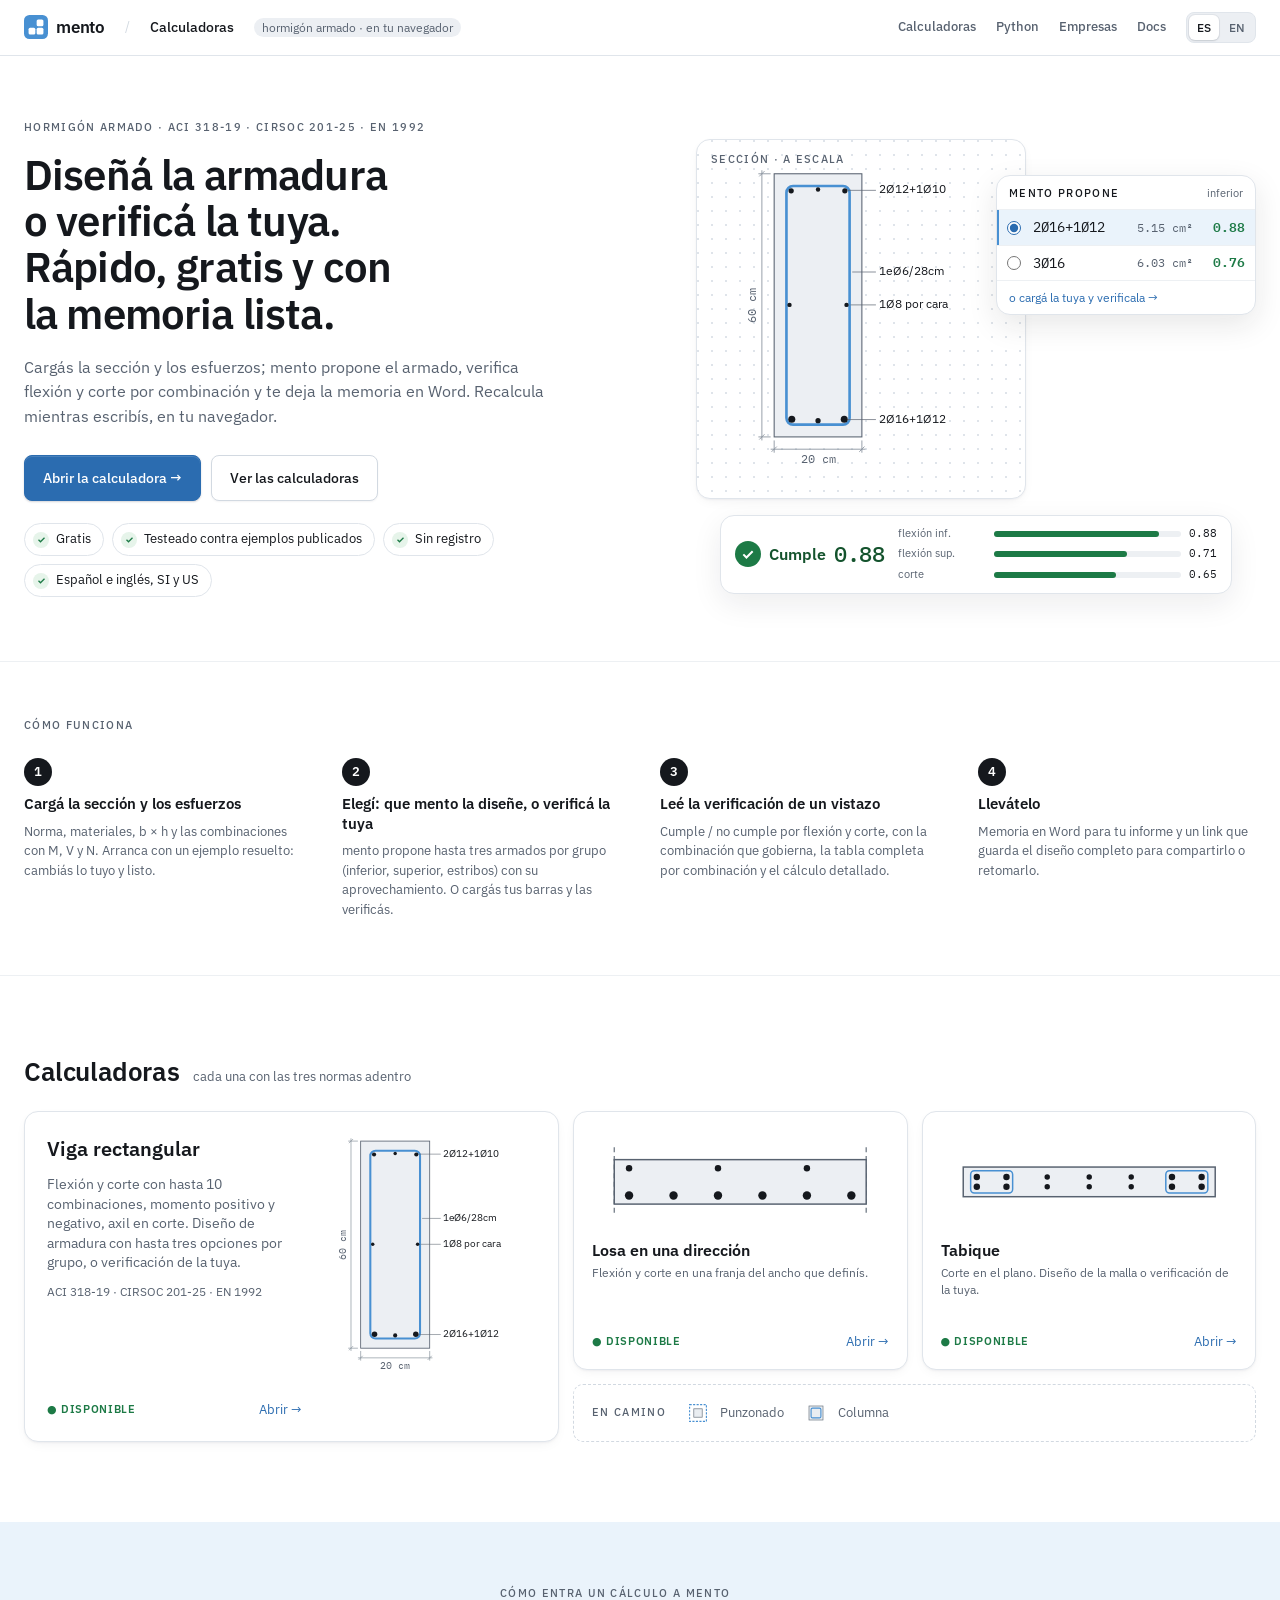
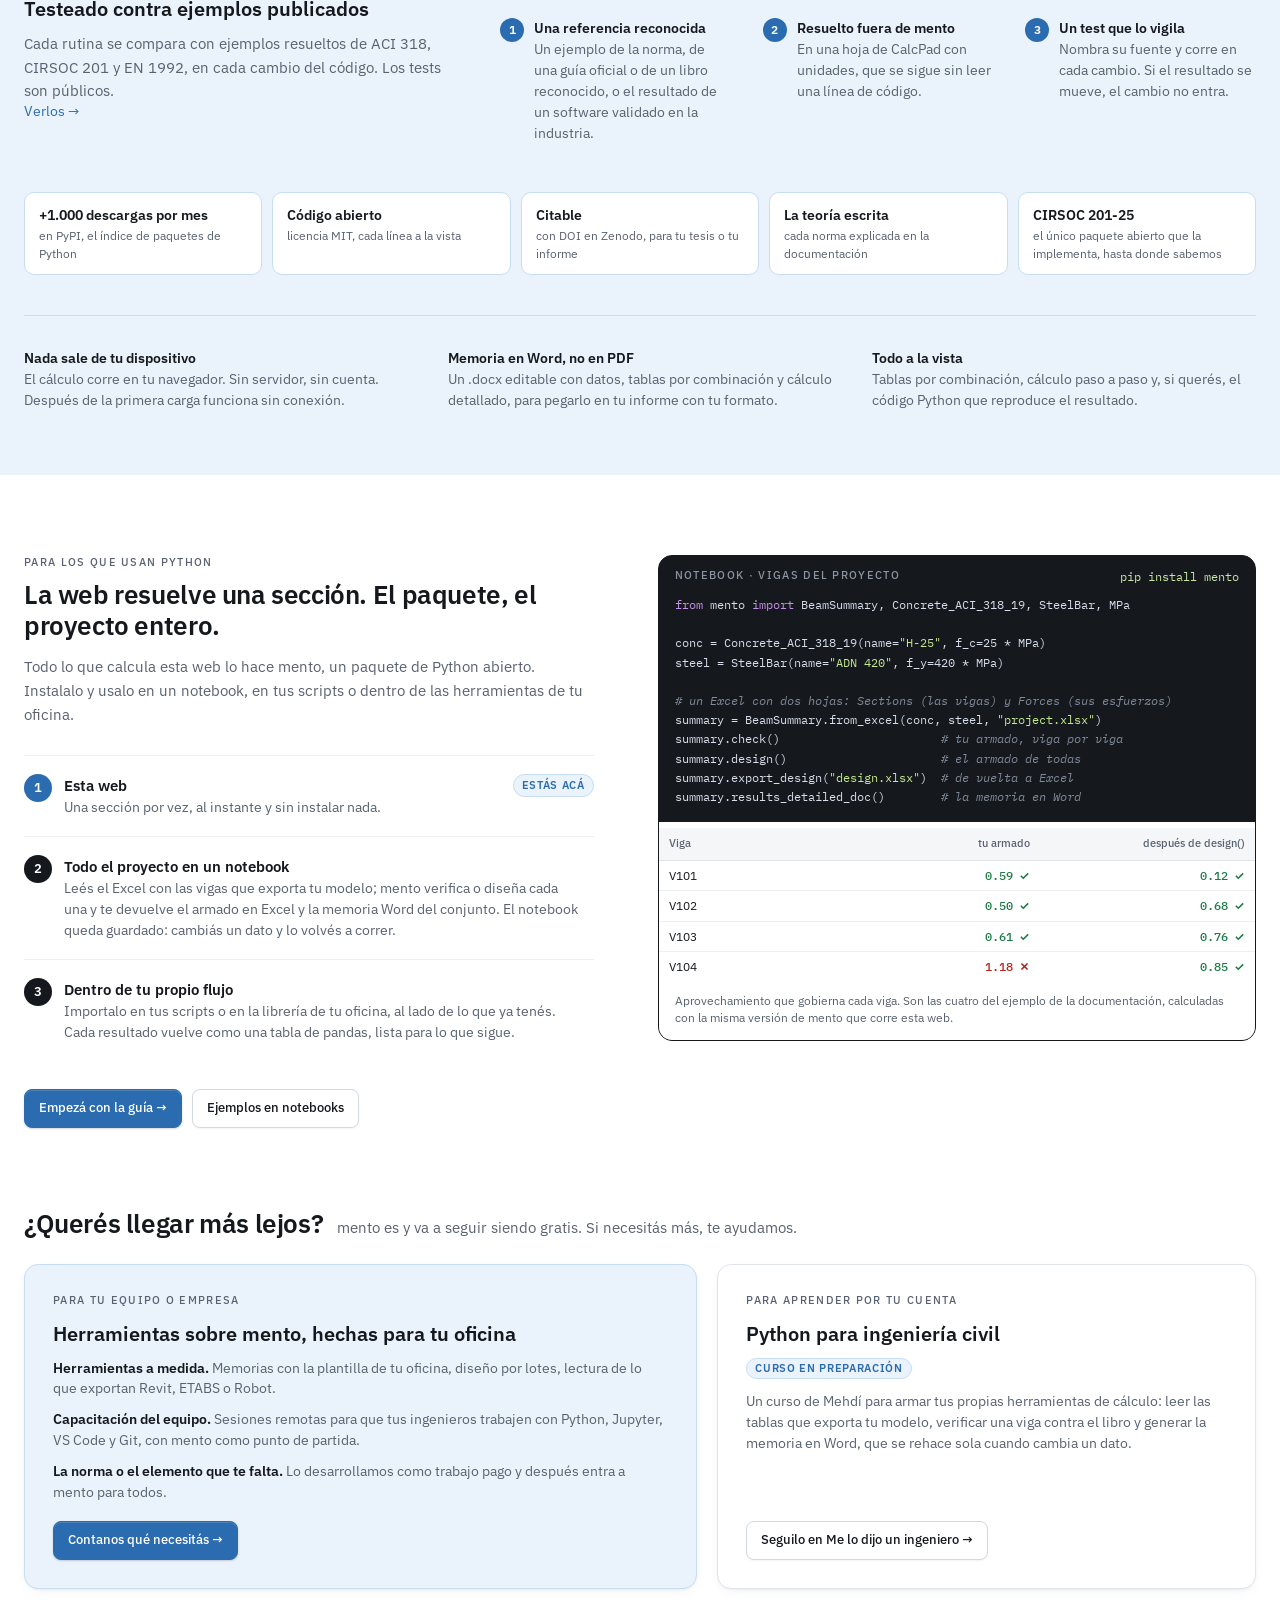
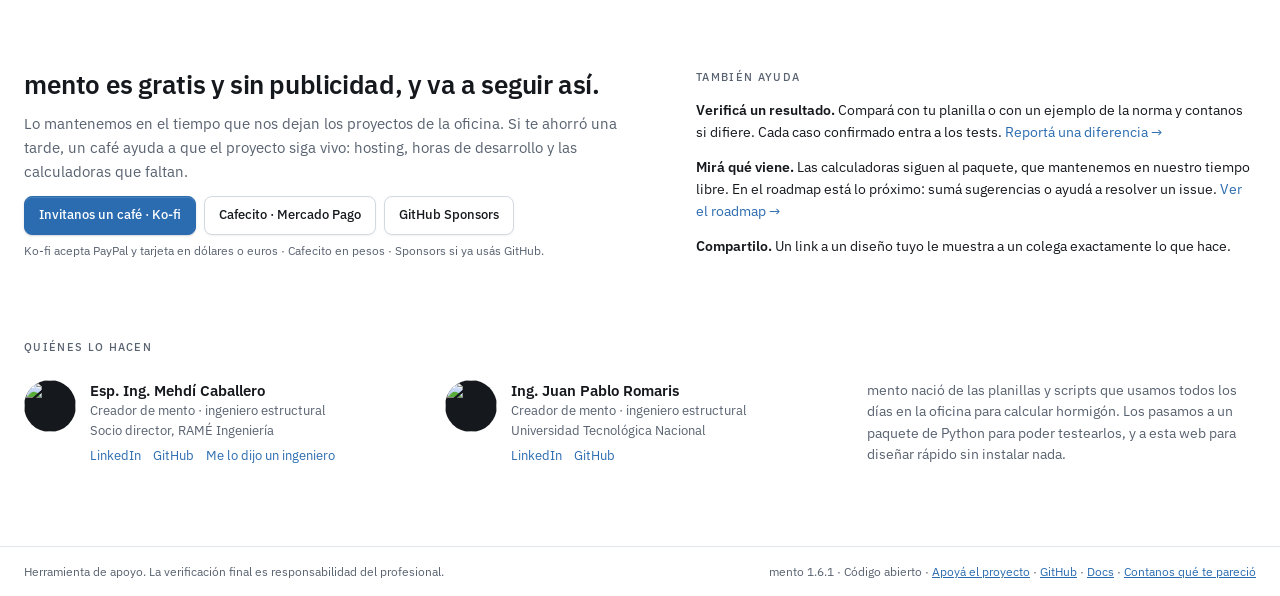
==== commit 7ed192a9: "chore: mento 1.6.1 El pin del worker, requirements-dev.txt y la versión que muestran las cuatro pági" ====
--- a/index.html
+++ b/index.html
@@ -226,7 +226,7 @@
     <div class="about"><span data-i18n="about">mento nació de las planillas y scripts que usamos todos los días en la oficina para calcular hormigón. Los pasamos a un paquete de Python para poder testearlos, y a esta web para diseñar rápido sin instalar nada.</span></div>
   </div></section>
 
-<footer class="foot"><span data-i18n="footer">Herramienta de apoyo. La verificación final es responsabilidad del profesional.</span><span class="spacer"></span><span>mento <span id="version">1.6.0</span> · <span data-i18n="oss">Código abierto</span> · <a href="#support" data-i18n="support">Apoyá el proyecto</a> · <a href="https://github.com/mento-calc/mento">GitHub</a> · <a href="https://mento-docs.readthedocs.io/en/latest/" data-i18n="docs">Docs</a> · <a href="https://github.com/mento-calc/mento/discussions" data-i18n="feedback">Contanos qué te pareció</a></span></footer>
+<footer class="foot"><span data-i18n="footer">Herramienta de apoyo. La verificación final es responsabilidad del profesional.</span><span class="spacer"></span><span>mento <span id="version">1.6.1</span> · <span data-i18n="oss">Código abierto</span> · <a href="#support" data-i18n="support">Apoyá el proyecto</a> · <a href="https://github.com/mento-calc/mento">GitHub</a> · <a href="https://mento-docs.readthedocs.io/en/latest/" data-i18n="docs">Docs</a> · <a href="https://github.com/mento-calc/mento/discussions" data-i18n="feedback">Contanos qué te pareció</a></span></footer>
 </main>
 </div>
 <script type="module" src="home.js"></script>
--- a/shared/style.css
+++ b/shared/style.css
@@ -782,7 +782,13 @@
 .dtl-mark{display:inline-flex;align-items:center;gap:4px;font-family:var(--font-mono);font-size:var(--fs-11);font-weight:500;line-height:1;border-radius:999px;padding:3px 7px;vertical-align:middle}
 .dtl-mark.ok{background:var(--ok-soft);color:var(--ok);padding:3px}
 .dtl-mark.bad{background:var(--bad-soft);color:var(--bad);padding:3px}
+.dtl-mark.has-code{padding:3px 8px 3px 3px}
 .dtl-mark.warn{background:var(--warn-soft);color:var(--warn-ink);box-shadow:inset 0 0 0 1px var(--warn-line)}
+
+.dtl-notes{margin:0;padding:10px 12px;border-top:var(--bw) solid var(--line-3);display:grid;gap:6px;font-size:var(--fs-12);color:var(--ink-2);line-height:1.45}
+.dtl-notes div{display:flex;gap:10px;align-items:baseline}
+.dtl-notes dt{font-family:var(--font-mono);font-size:var(--fs-11);font-weight:500;color:var(--ink);flex:0 0 3.6em}
+.dtl-notes dd{margin:0}
 
 /* phone: a table of checks has no room for five columns. Its header goes and each row folds in
    two, the description on top and the figures under it, each with its column's name */
@@ -878,3 +884,27 @@
   .viz-draw .dw-dt,.viz-prop,.viz-prop .opt,.viz-verdict,.viz-verdict .mark,.viz-verdict .meter i{animation:none}
   .meter i{transition:none}
 }
+
+/* the list of saved beams (beam/): one row each, the open one marked, the rest a click away */
+.beams-t{margin:0;padding:14px var(--s-4) 4px;font-size:var(--fs-16);font-weight:600}
+.beams .hint{padding:6px var(--s-4) 4px}
+.beams .hint a{color:var(--brand-ink)}
+.beams-hint{padding-bottom:12px !important}
+.beams-list{list-style:none;margin:6px 0 0;padding:0;border-top:var(--bw) solid var(--line-3)}
+.bm{display:flex;align-items:stretch;border-bottom:var(--bw) solid var(--line-3)}
+.bm[aria-current="true"]{background:var(--brand-soft);box-shadow:inset 3px 0 0 var(--brand)}
+.bm-open{flex:1;min-width:0;display:flex;flex-direction:column;gap:3px;padding:10px var(--s-4);background:none;border:0;text-align:left;cursor:pointer;color:inherit;font:inherit}
+.bm-open:hover{background:var(--surface-2)} .bm[aria-current="true"] .bm-open:hover{background:transparent}
+.bm-top{display:flex;align-items:baseline;gap:var(--s-3);flex-wrap:wrap}
+.bm-name{font-size:var(--fs-14);font-weight:600}
+.bm-size,.bm-combos{font-family:var(--font-mono);font-size:var(--fs-12);color:var(--ink-2)}
+.bm-top .dcr{margin-left:auto;font-size:var(--fs-12);font-weight:500;padding:1px 7px;border-radius:999px;align-self:center}
+.bm-top .dcr.ok{background:var(--ok-soft);color:var(--ok-ink)}
+.bm-top .dcr.warn{background:var(--warn-soft);color:var(--warn-ink)}
+.bm-top .dcr.bad{background:var(--bad-soft);color:var(--bad-ink)}
+.bm-bars{display:flex;flex-wrap:wrap;gap:2px var(--s-3);font-family:var(--font-mono);font-size:var(--fs-12)}
+.bm-bars .k{font-family:var(--font-sans);color:var(--ink-2)}
+.bm-rm{flex:none;width:40px;background:none;border:0;border-left:var(--bw) solid var(--line-3);color:var(--ink-2);font-size:18px;cursor:pointer}
+.bm-rm:hover{background:var(--bad-soft);color:var(--bad-ink)}
+.beams .actions{align-items:center}
+@media (max-width:720px){ .bm-rm{width:var(--ctl-h-touch)} .beams-t{padding-top:12px} .beams{border-left:0;border-right:0;border-radius:0} }
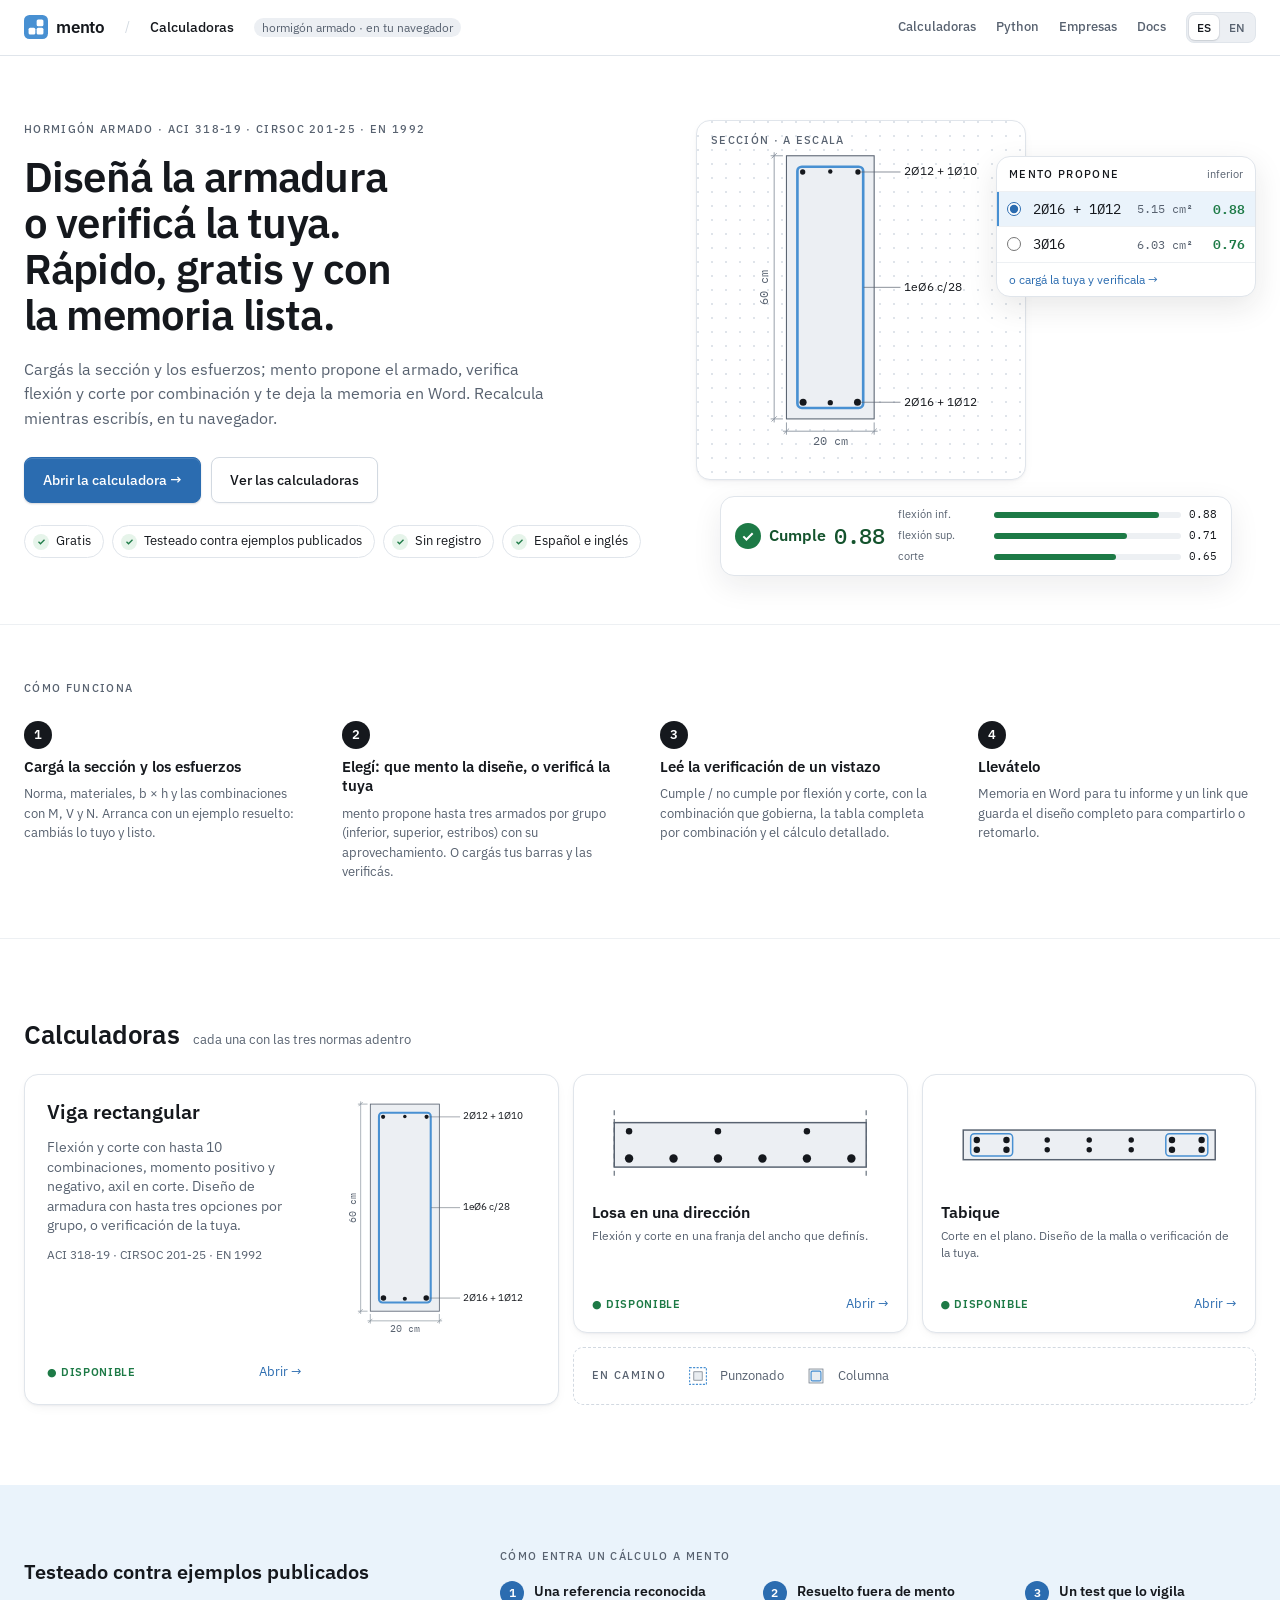
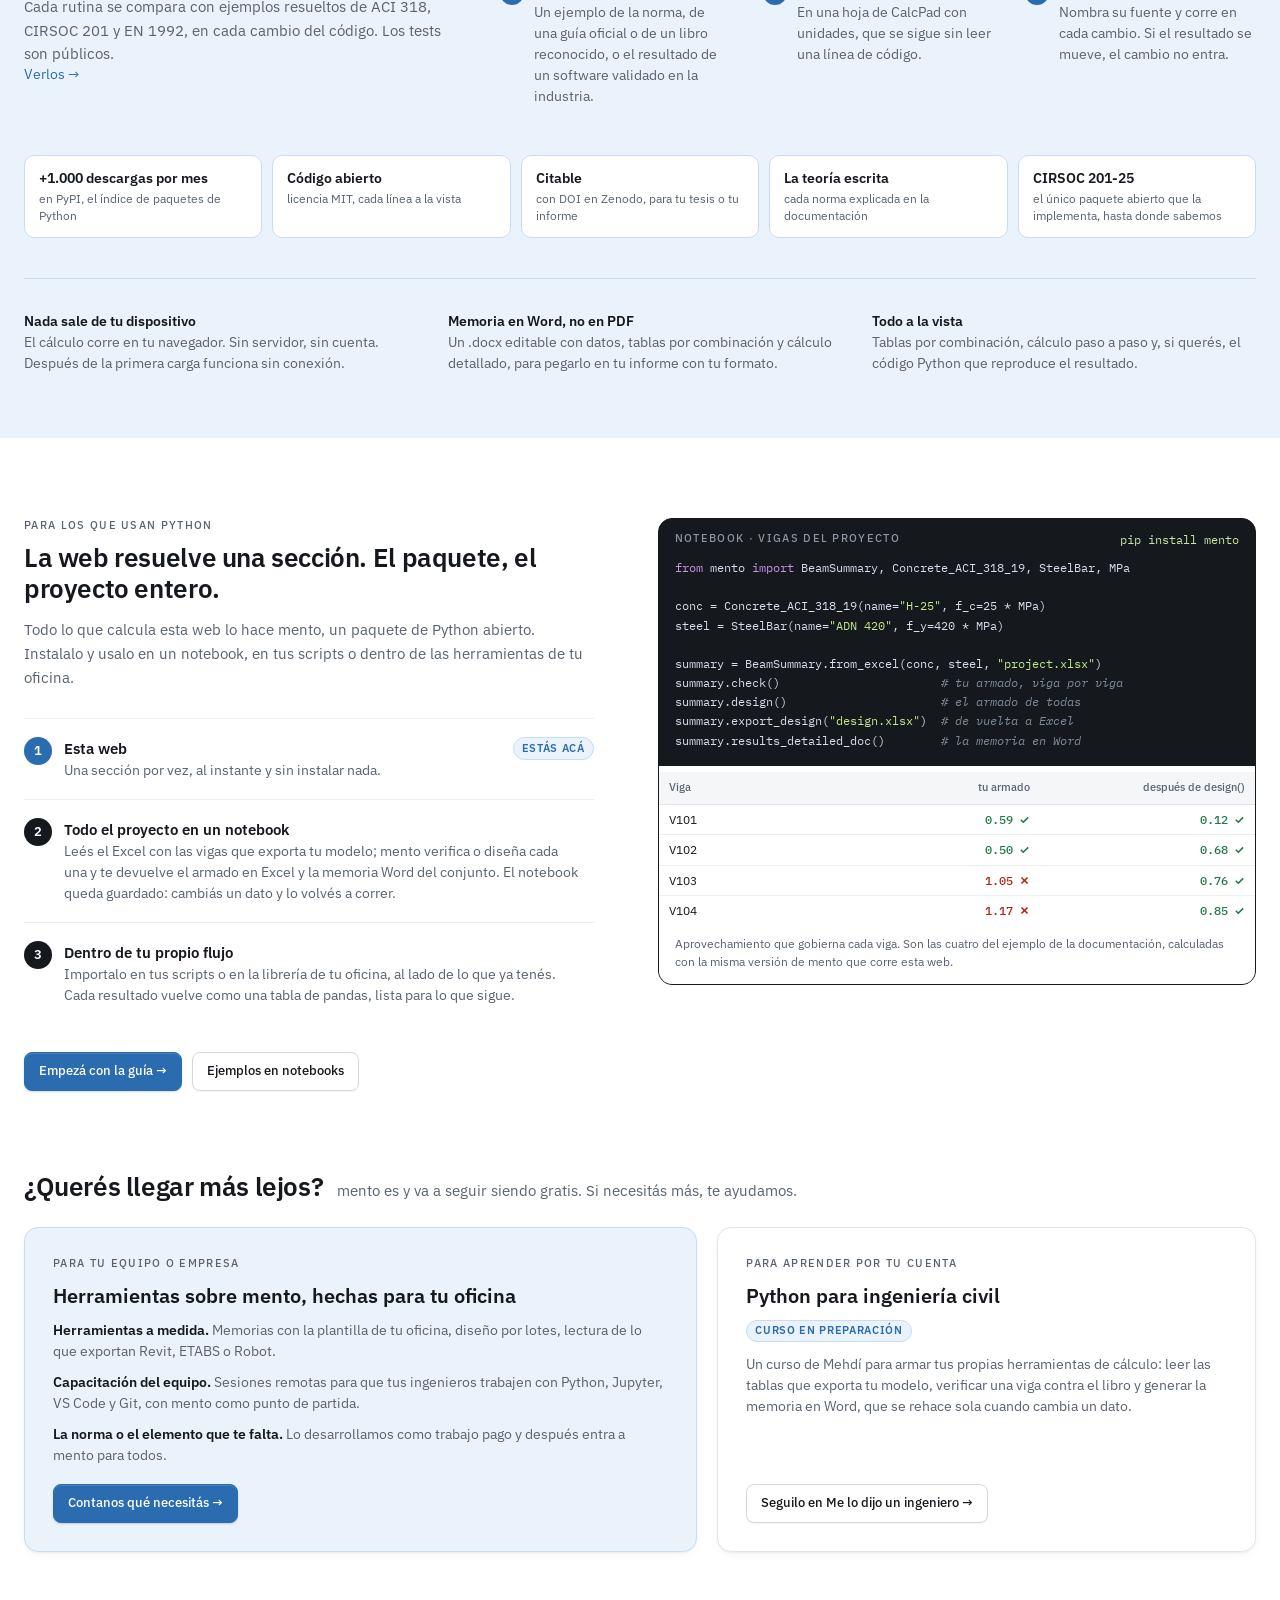
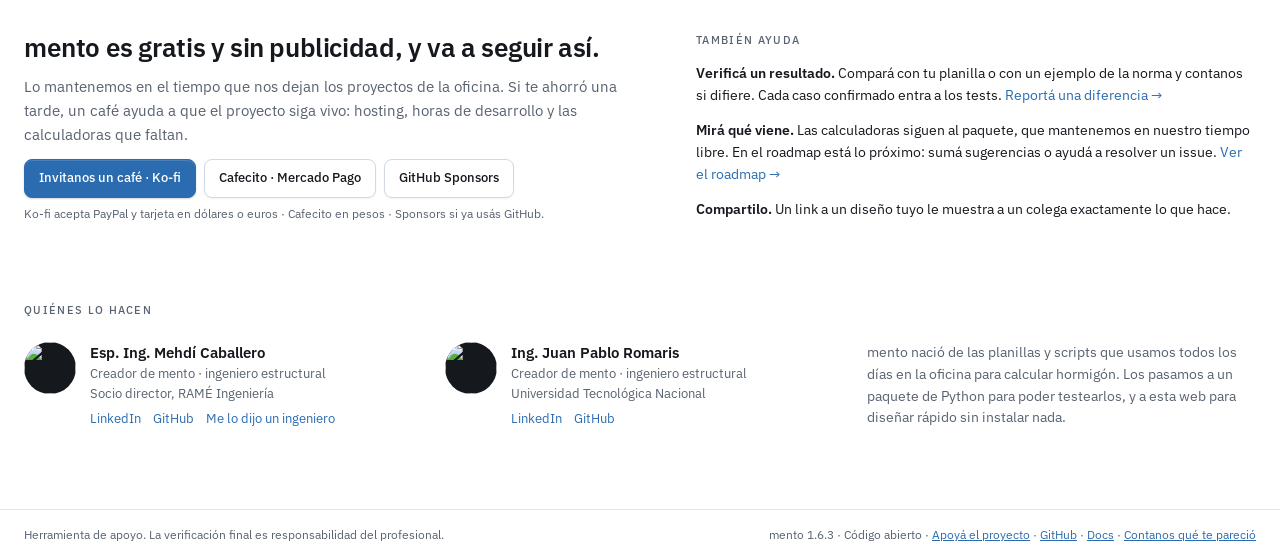
==== commit 10fe4bcb: "feat: pasar a mento 1.6.3 - Mostrar la tabla de estado que mento agrega al corte: con 2 columnas   h" ====
--- a/index.html
+++ b/index.html
@@ -1,15 +1,6 @@
 <!doctype html>
 <html lang="es">
 <head>
-<!-- Google tag (gtag.js) -->
-<script async src="https://www.googletagmanager.com/gtag/js?id=G-SD4WL05WSL"></script>
-<script>
-  window.dataLayer = window.dataLayer || [];
-  function gtag(){dataLayer.push(arguments);}
-  gtag('js', new Date());
-
-  gtag('config', 'G-SD4WL05WSL');
-</script>
 <meta charset="utf-8">
 <meta name="viewport" content="width=device-width, initial-scale=1">
 <title data-i18n="page_title">mento · Calculadoras de hormigón armado</title>
@@ -51,25 +42,23 @@
     <h1 class="t-h1" data-i18n="h1">Diseñá la armadura o verificá la tuya. Rápido, gratis y con la memoria lista.</h1>
     <p class="lead" data-i18n="h1p">Cargás la sección y los esfuerzos; mento propone el armado, verifica flexión y corte por combinación y te deja la memoria en Word. Recalcula mientras escribís, en tu navegador.</p>
     <div class="cta"><a href="beam/" class="btn" data-i18n="cta1">Abrir la calculadora →</a><a href="#calcs" class="btn btn--sec" data-i18n="cta2">Ver las calculadoras</a></div>
-    <div class="facts"><span class="fact"><i><svg width="9" height="9" aria-hidden="true"><use href="#i-check"/></svg></i><span data-i18n="f_free">Gratis</span></span><span class="fact"><i><svg width="9" height="9" aria-hidden="true"><use href="#i-check"/></svg></i><span data-i18n="f_test">Testeado contra ejemplos publicados</span></span><span class="fact"><i><svg width="9" height="9" aria-hidden="true"><use href="#i-check"/></svg></i><span data-i18n="f_noreg">Sin registro</span></span><span class="fact"><i><svg width="9" height="9" aria-hidden="true"><use href="#i-check"/></svg></i><span data-i18n="f_lang">Español e inglés, SI y US</span></span></div>
+    <div class="facts"><span class="fact"><i><svg width="9" height="9" aria-hidden="true"><use href="#i-check"/></svg></i><span data-i18n="f_free">Gratis</span></span><span class="fact"><i><svg width="9" height="9" aria-hidden="true"><use href="#i-check"/></svg></i><span data-i18n="f_test">Testeado contra ejemplos publicados</span></span><span class="fact"><i><svg width="9" height="9" aria-hidden="true"><use href="#i-check"/></svg></i><span data-i18n="f_noreg">Sin registro</span></span><span class="fact"><i><svg width="9" height="9" aria-hidden="true"><use href="#i-check"/></svg></i><span data-i18n="f_lang">Español e inglés</span></span></div>
   </div>
   <!-- The worked example of beam/ (py/beam.py EXAMPLE); py/test_site.py keeps these numbers in step with mento.
-       As many options as mento proposes for the bottom face, each with its signature and its middle
-       bottom bars (x,y,d in cm); home.js swaps them in. The two bars at mid-height are the skin. -->
-  <div class="viz" id="hero" data-top="2x12+1x10" data-st="2x6@28">
+       Each option carries its signature and its middle bottom bars (x,y,d in cm); home.js swaps them in. -->
+  <div class="viz" id="hero" data-top="2x12+1x10" data-st="1x6@28">
     <div class="viz-draw"><span class="eyebrow" data-i18n="drawing">Sección · a escala</span><svg width="272" height="307" viewBox="0 0 310 350" role="img" data-i18n-aria="fig_beam" aria-label="Sección 20 × 60 con su armadura">
-        <g transform="translate(56,10)"><rect class="dw-concrete" x="0" y="0" width="100" height="300"/>
-        <rect class="dw-stirrup" x="14" y="14" width="72" height="272" rx="7.5" style="stroke-width:3"/>
-        <circle class="dw-bar" cx="20.1" cy="279.9" r="4"/><circle class="dw-bar" cx="79.9" cy="279.9" r="4"/><circle class="dw-bar" data-mid cx="50" cy="281.5" r="3"/><circle class="dw-bar" cx="19.4" cy="19.4" r="3"/><circle class="dw-bar" cx="50" cy="18" r="2.5"/><circle class="dw-bar" cx="80.6" cy="19.4" r="3"/><circle class="dw-bar" cx="17.5" cy="149.5" r="2.5"/><circle class="dw-bar" cx="82.5" cy="149.5" r="2.5"/>
-        <line x1="84" y1="18.9" x2="116" y2="18.9" stroke="#5b6470" stroke-width=".8"/><text class="dw-label" x="120" y="22.4" font-size="14" data-hero="top">2Ø12+1Ø10</text>
-        <line x1="89" y1="112" x2="116" y2="112" stroke="#5b6470" stroke-width=".8"/><text class="dw-label dw-label--stirrup" x="120" y="115.5" font-size="14" data-hero="stirrups">1eØ6/28cm</text>
-        <line x1="87" y1="149.5" x2="116" y2="149.5" stroke="#5b6470" stroke-width=".8"/><text class="dw-label" x="120" y="153" font-size="14"><tspan data-hero="skin">1Ø8</tspan> <tspan data-i18n="per_side">por cara</tspan></text>
-        <line x1="84" y1="280.2" x2="116" y2="280.2" stroke="#5b6470" stroke-width=".8"/><text class="dw-label" x="120" y="283.7" font-size="14" data-hero="bottom">2Ø16+1Ø12</text>
+        <g transform="translate(70,10)"><rect class="dw-concrete" x="0" y="0" width="100" height="300"/>
+        <rect class="dw-stirrup" x="12.5" y="12.5" width="75" height="275" rx="5" style="stroke-width:3"/>
+        <circle class="dw-bar" cx="19" cy="281" r="4"/><circle class="dw-bar" cx="81" cy="281" r="4"/><circle class="dw-bar" data-mid cx="50" cy="281.5" r="3"/><circle class="dw-bar" cx="18.5" cy="18.5" r="3"/><circle class="dw-bar" cx="81.5" cy="18.5" r="3"/><circle class="dw-bar" cx="50" cy="18" r="2.5"/>
+        <line x1="84" y1="18.5" x2="130" y2="18.5" stroke="#5b6470" stroke-width=".8"/><text class="dw-label" x="134" y="22" font-size="14" data-hero="top">2Ø12 + 1Ø10</text>
+        <line x1="88" y1="150" x2="130" y2="150" stroke="#5b6470" stroke-width=".8"/><text class="dw-label dw-label--stirrup" x="134" y="154" font-size="14" data-hero="stirrups">1eØ6 c/28</text>
+        <line x1="84" y1="281" x2="130" y2="281" stroke="#5b6470" stroke-width=".8"/><text class="dw-label" x="134" y="285" font-size="14" data-hero="bottom">2Ø16 + 1Ø12</text>
         <path class="dw-dl" d="M0 304V318M100 304V318M-4 314H104M-3 317L3 311M97 317L103 311"/><text class="dw-dt" x="50" y="330" text-anchor="middle" data-hero="width">20 cm</text>
         <path class="dw-dl" d="M-4 0H-18M-4 300H-18M-14 -4V304M-17 3L-11 -3M-17 303L-11 297"/><text class="dw-dt" x="-21" y="150" text-anchor="middle" transform="rotate(-90 -21 150)" data-hero="height">60 cm</text></g></svg></div>
     <div class="viz-prop" role="radiogroup" aria-labelledby="hero-propose">
       <div class="hd"><span class="eyebrow" id="hero-propose" data-i18n="propose_s">mento propone</span><span class="grp-name" data-i18n="bot_l">inferior</span></div>
-      <label class="opt" data-sig="2x16+1x12" data-mid="10,3.7,1.2"><input type="radio" name="hero-bot" checked><span class="val" data-hero="opt1">2Ø16+1Ø12</span><span class="area">5.15 cm²</span><span class="dcr ok" data-hero="opt1_dcr">0.88</span></label>
+      <label class="opt" data-sig="2x16+1x12" data-mid="10,3.7,1.2"><input type="radio" name="hero-bot" checked><span class="val" data-hero="opt1">2Ø16 + 1Ø12</span><span class="area">5.15 cm²</span><span class="dcr ok" data-hero="opt1_dcr">0.88</span></label>
       <label class="opt" data-sig="2x16+1x16" data-mid="10,3.9,1.6"><input type="radio" name="hero-bot"><span class="val" data-hero="opt2">3Ø16</span><span class="area">6.03 cm²</span><span class="dcr ok" data-hero="opt2_dcr">0.76</span></label>
       <a class="more" id="hero-check" href="beam/" data-i18n="ortry">o cargá la tuya y verificala →</a>
     </div>
@@ -79,11 +68,6 @@
       <span class="sum-line"><span data-i18n="fl_w">flexión</span> <span data-hero="sum_flex">0.88</span> · <span data-i18n="sh_s">corte</span> <span data-hero="sum_shear">0.65</span></span>
     </div>
   </div>
-  <!-- The same hero in US units: beam/'s US example (py/beam.py EXAMPLE_US), which home.js draws in its
-       place when the page is in English. Lengths in inches, the stirrup by its centreline; each option's
-       "low" is all its bottom bars (x,y,d), since in US sizes an option changes the corner bars too.
-       py/test_site.py checks it. -->
-  <script type="application/json" id="hero-us">{"width":12.0,"height":24.0,"stirrup":{"d":0.375,"bend":1.5},"closed":{"x0":1.688,"x1":10.312,"y0":1.688,"y1":22.312},"bars":[[2.36,2.36,0.75],[9.64,2.36,0.75],[2.316,21.684,0.625],[6.0,21.875,0.5],[9.684,21.684,0.625]],"skin_bars":[[2.062,12.031,0.375],[9.938,12.031,0.375]],"top":"2#5+1#4","stirrups":"1s#3@10in","skin":"1#3","data_top":"2x5+1x4","data_st":"2x3@10","options":[{"sig":"2x6","low":"2.36,2.36,0.75;9.64,2.36,0.75","bars":"2#6","area":"0.88 in²","dcr":"0.86"},{"sig":"2x5+1x5","low":"2.316,2.316,0.625;6,2.188,0.625;9.684,2.316,0.625","bars":"3#5","area":"0.92 in²","dcr":"0.82"},{"sig":"2x5+2x4","low":"2.316,2.316,0.625;4.793,2.125,0.5;7.207,2.125,0.5;9.684,2.316,0.625","bars":"2#5+2#4","area":"1.01 in²","dcr":"0.75"}],"top_dcr":"0.75","shear_dcr":"0.65"}</script>
 </section>
 
 <section class="steps-band"><div class="eyebrow" data-i18n="how">Cómo funciona</div>
@@ -98,13 +82,12 @@
   <div class="head"><h2 class="t-h2" data-i18n="calc">Calculadoras</h2><span class="sub" data-i18n="calcsub">cada una con las tres normas adentro</span></div>
   <div class="cgrid cgrid--home">
     <a class="ccard ccard--featured" href="beam/"><div class="body"><div class="name" data-i18n="beam">Viga rectangular</div><div class="desc" data-i18n="c1">Flexión y corte con hasta 10 combinaciones, momento positivo y negativo, axil en corte. Diseño de armadura con hasta tres opciones por grupo, o verificación de la tuya.</div><div class="codes">ACI 318-19 · CIRSOC 201-25 · EN 1992</div><div class="foot"><span class="tag" data-i18n="live">● Disponible</span><span class="go" data-i18n="open">Abrir →</span></div></div><div class="fig"><svg width="214" height="242" viewBox="0 0 310 350" role="img" data-i18n-aria="fig_beam" aria-label="Sección 20 × 60 con su armadura">
-        <g transform="translate(56,10)"><rect class="dw-concrete" x="0" y="0" width="100" height="300"/>
-        <rect class="dw-stirrup" x="14" y="14" width="72" height="272" rx="7.5" style="stroke-width:3"/>
-        <circle class="dw-bar" cx="20.1" cy="279.9" r="4"/><circle class="dw-bar" cx="79.9" cy="279.9" r="4"/><circle class="dw-bar" cx="50" cy="281.5" r="3"/><circle class="dw-bar" cx="19.4" cy="19.4" r="3"/><circle class="dw-bar" cx="50" cy="18" r="2.5"/><circle class="dw-bar" cx="80.6" cy="19.4" r="3"/><circle class="dw-bar" cx="17.5" cy="149.5" r="2.5"/><circle class="dw-bar" cx="82.5" cy="149.5" r="2.5"/>
-        <line x1="84" y1="18.9" x2="116" y2="18.9" stroke="#5b6470" stroke-width=".8"/><text class="dw-label" x="120" y="22.4" font-size="14">2Ø12+1Ø10</text>
-        <line x1="89" y1="112" x2="116" y2="112" stroke="#5b6470" stroke-width=".8"/><text class="dw-label dw-label--stirrup" x="120" y="115.5" font-size="14">1eØ6/28cm</text>
-        <line x1="87" y1="149.5" x2="116" y2="149.5" stroke="#5b6470" stroke-width=".8"/><text class="dw-label" x="120" y="153" font-size="14"><tspan>1Ø8</tspan> <tspan data-i18n="per_side">por cara</tspan></text>
-        <line x1="84" y1="280.2" x2="116" y2="280.2" stroke="#5b6470" stroke-width=".8"/><text class="dw-label" x="120" y="283.7" font-size="14">2Ø16+1Ø12</text>
+        <g transform="translate(70,10)"><rect class="dw-concrete" x="0" y="0" width="100" height="300"/>
+        <rect class="dw-stirrup" x="12.5" y="12.5" width="75" height="275" rx="5" style="stroke-width:3"/>
+        <circle class="dw-bar" cx="19" cy="281" r="4"/><circle class="dw-bar" cx="81" cy="281" r="4"/><circle class="dw-bar" cx="50" cy="282" r="3"/><circle class="dw-bar" cx="18.5" cy="18.5" r="3"/><circle class="dw-bar" cx="81.5" cy="18.5" r="3"/><circle class="dw-bar" cx="50" cy="18" r="2.5"/>
+        <line x1="84" y1="18.5" x2="130" y2="18.5" stroke="#5b6470" stroke-width=".8"/><text class="dw-label" x="134" y="22" font-size="14">2Ø12 + 1Ø10</text>
+        <line x1="88" y1="150" x2="130" y2="150" stroke="#5b6470" stroke-width=".8"/><text class="dw-label dw-label--stirrup" x="134" y="154" font-size="14">1eØ6 c/28</text>
+        <line x1="84" y1="281" x2="130" y2="281" stroke="#5b6470" stroke-width=".8"/><text class="dw-label" x="134" y="285" font-size="14">2Ø16 + 1Ø12</text>
         <path class="dw-dl" d="M0 304V318M100 304V318M-4 314H104M-3 317L3 311M97 317L103 311"/><text class="dw-dt" x="50" y="330" text-anchor="middle">20 cm</text>
         <path class="dw-dl" d="M-4 0H-18M-4 300H-18M-14 -4V304M-17 3L-11 -3M-17 303L-11 297"/><text class="dw-dt" x="-21" y="150" text-anchor="middle" transform="rotate(-90 -21 150)">60 cm</text></g></svg></div></a>
     <a class="ccard" href="slab/"><div class="head"><span class="fig"><svg viewBox="0 0 240 78" role="img" data-i18n-aria="fig_slab" aria-label="Franja de losa con su armadura">
@@ -124,7 +107,7 @@
 </section>
 
 <section class="band" id="trust"><div class="band-grid">
-  <div><div class="big" id="tests" hidden></div><div class="lead-t" id="tests-t" data-i18n="tests_none">Testeado contra ejemplos publicados</div><div class="lead-d" data-i18n="tests_d">Cada rutina se compara con ejemplos resueltos de ACI 318, CIRSOC 201 y EN 1992, en cada cambio del código. Los tests son públicos.</div><a href="https://github.com/mento-calc/mento/tree/main/tests" style="font-size:13.5px;text-decoration:none" data-i18n="seetests">Verlos →</a></div>
+  <div><div class="big" id="tests" hidden></div><div class="lead-t" id="tests-t" data-i18n="tests_none">Testeado contra ejemplos publicados</div><div class="lead-d" data-i18n="tests_d">Cada rutina se compara con ejemplos resueltos de ACI 318, CIRSOC 201 y EN 1992, en cada cambio del código. Los tests son públicos.</div><a href="https://github.com/mihdicaballero/mento/tree/main/tests" style="font-size:13.5px;text-decoration:none" data-i18n="seetests">Verlos →</a></div>
   <div><div class="eyebrow" data-i18n="v_eye">Cómo entra un cálculo a mento</div>
     <ol class="vsteps">
       <li><span class="n">1</span><div><b data-i18n="v1t">Una referencia reconocida</b><span data-i18n="v1d">Un ejemplo de la norma, de una guía oficial o de un libro reconocido, o el resultado de un software validado en la industria.</span></div></li>
@@ -134,7 +117,7 @@
   </div>
   <ul class="proof">
     <li><a href="https://pypi.org/project/mento/"><b data-i18n="pr1t">+1.000 descargas por mes</b><span data-i18n="pr1d">en PyPI, el índice de paquetes de Python</span></a></li>
-    <li><a href="https://github.com/mento-calc/mento"><b data-i18n="pr2t">Código abierto</b><span data-i18n="pr2d">licencia MIT, cada línea a la vista</span></a></li>
+    <li><a href="https://github.com/mihdicaballero/mento"><b data-i18n="pr2t">Código abierto</b><span data-i18n="pr2d">licencia MIT, cada línea a la vista</span></a></li>
     <li><a href="https://doi.org/10.5281/zenodo.21956634"><b data-i18n="pr3t">Citable</b><span data-i18n="pr3d">con DOI en Zenodo, para tu tesis o tu informe</span></a></li>
     <li><a href="https://mento-docs.readthedocs.io/en/latest/theory/index.html"><b data-i18n="pr4t">La teoría escrita</b><span data-i18n="pr4d">cada norma explicada en la documentación</span></a></li>
     <li><div><b data-i18n="pr5t">CIRSOC 201-25</b><span data-i18n="pr5d">el único paquete abierto que la implementa, hasta donde sabemos</span></div></li>
@@ -165,7 +148,6 @@
 conc = Concrete_ACI_318_19(name=<span class="str">"H-25"</span>, f_c=25 * MPa)
 steel = SteelBar(name=<span class="str">"ADN 420"</span>, f_y=420 * MPa)
 
-<span class="cm" data-i18n="py_c0"># un Excel con dos hojas: Sections (las vigas) y Forces (sus esfuerzos)</span>
 summary = BeamSummary.from_excel(conc, steel, <span class="str">"project.xlsx"</span>)
 summary.check()                       <span class="cm" data-i18n="py_c1"># tu armado, viga por viga</span>
 summary.design()                      <span class="cm" data-i18n="py_c2"># el armado de todas</span>
@@ -177,8 +159,8 @@
         <tbody>
           <tr><td>V101</td><td class="dcr ok"><span data-sum="V101 check">0.59</span><svg class="mk" width="11" height="11" role="img" data-i18n-aria="passes" aria-label="Cumple"><use href="#i-check"/></svg></td><td class="dcr ok"><span data-sum="V101 design">0.12</span><svg class="mk" width="11" height="11" role="img" data-i18n-aria="passes" aria-label="Cumple"><use href="#i-check"/></svg></td></tr>
           <tr><td>V102</td><td class="dcr ok"><span data-sum="V102 check">0.50</span><svg class="mk" width="11" height="11" role="img" data-i18n-aria="passes" aria-label="Cumple"><use href="#i-check"/></svg></td><td class="dcr ok"><span data-sum="V102 design">0.68</span><svg class="mk" width="11" height="11" role="img" data-i18n-aria="passes" aria-label="Cumple"><use href="#i-check"/></svg></td></tr>
-          <tr><td>V103</td><td class="dcr ok"><span data-sum="V103 check">0.61</span><svg class="mk" width="11" height="11" role="img" data-i18n-aria="passes" aria-label="Cumple"><use href="#i-check"/></svg></td><td class="dcr ok"><span data-sum="V103 design">0.76</span><svg class="mk" width="11" height="11" role="img" data-i18n-aria="passes" aria-label="Cumple"><use href="#i-check"/></svg></td></tr>
-          <tr><td>V104</td><td class="dcr bad"><span data-sum="V104 check">1.18</span><svg class="mk" width="11" height="11" role="img" data-i18n-aria="fails" aria-label="No cumple"><use href="#i-cross"/></svg></td><td class="dcr ok"><span data-sum="V104 design">0.85</span><svg class="mk" width="11" height="11" role="img" data-i18n-aria="passes" aria-label="Cumple"><use href="#i-check"/></svg></td></tr>
+          <tr><td>V103</td><td class="dcr bad"><span data-sum="V103 check">1.05</span><svg class="mk" width="11" height="11" role="img" data-i18n-aria="fails" aria-label="No cumple"><use href="#i-cross"/></svg></td><td class="dcr ok"><span data-sum="V103 design">0.76</span><svg class="mk" width="11" height="11" role="img" data-i18n-aria="passes" aria-label="Cumple"><use href="#i-check"/></svg></td></tr>
+          <tr><td>V104</td><td class="dcr bad"><span data-sum="V104 check">1.17</span><svg class="mk" width="11" height="11" role="img" data-i18n-aria="fails" aria-label="No cumple"><use href="#i-cross"/></svg></td><td class="dcr ok"><span data-sum="V104 design">0.85</span><svg class="mk" width="11" height="11" role="img" data-i18n-aria="passes" aria-label="Cumple"><use href="#i-check"/></svg></td></tr>
         </tbody>
       </table>
       <p class="hint" data-i18n="py_out">Aprovechamiento que gobierna cada viga. Son las cuatro del ejemplo de la documentación, calculadas con la misma versión de mento que corre esta web.</p>
@@ -214,8 +196,8 @@
     <div class="donate"><a href="https://ko-fi.com/mentoapp" class="btn" data-i18n="kofi">Invitanos un café · Ko-fi</a><a href="https://cafecito.app/mentoapp" class="btn btn--sec" data-i18n="cafecito">Cafecito · Mercado Pago</a><a href="https://github.com/sponsors/mihdicaballero" class="btn btn--sec" data-i18n="sponsors">GitHub Sponsors</a></div>
     <p class="fine" data-i18n="fine">Ko-fi acepta PayPal y tarjeta en dólares o euros · Cafecito en pesos · Sponsors si ya usás GitHub.</p></div>
   <div class="also"><span class="eyebrow" data-i18n="also">También ayuda</span>
-    <div><b data-i18n="a1t">Verificá un resultado.</b> <span data-i18n="a1d">Compará con tu planilla o con un ejemplo de la norma y contanos si difiere. Cada caso confirmado entra a los tests.</span> <a href="https://github.com/mento-calc/mento/issues/new" style="text-decoration:none" data-i18n="a1l">Reportá una diferencia →</a></div>
-    <div><b data-i18n="a2t">Mirá qué viene.</b> <span data-i18n="a2d">Las calculadoras siguen al paquete, que mantenemos en nuestro tiempo libre. En el roadmap está lo próximo: sumá sugerencias o ayudá a resolver un issue.</span> <a href="https://github.com/mento-calc/mento#roadmap" style="text-decoration:none" data-i18n="a2l">Ver el roadmap →</a></div>
+    <div><b data-i18n="a1t">Verificá un resultado.</b> <span data-i18n="a1d">Compará con tu planilla o con un ejemplo de la norma y contanos si difiere. Cada caso confirmado entra a los tests.</span> <a href="https://github.com/mihdicaballero/mento/issues/new" style="text-decoration:none" data-i18n="a1l">Reportá una diferencia →</a></div>
+    <div><b data-i18n="a2t">Mirá qué viene.</b> <span data-i18n="a2d">Las calculadoras siguen al paquete, que mantenemos en nuestro tiempo libre. En el roadmap está lo próximo: sumá sugerencias o ayudá a resolver un issue.</span> <a href="https://github.com/mihdicaballero/mento#roadmap" style="text-decoration:none" data-i18n="a2l">Ver el roadmap →</a></div>
     <div><b data-i18n="a3t">Compartilo.</b> <span data-i18n="a3d">Un link a un diseño tuyo le muestra a un colega exactamente lo que hace.</span></div></div>
 </section>
 
@@ -226,7 +208,7 @@
     <div class="about"><span data-i18n="about">mento nació de las planillas y scripts que usamos todos los días en la oficina para calcular hormigón. Los pasamos a un paquete de Python para poder testearlos, y a esta web para diseñar rápido sin instalar nada.</span></div>
   </div></section>
 
-<footer class="foot"><span data-i18n="footer">Herramienta de apoyo. La verificación final es responsabilidad del profesional.</span><span class="spacer"></span><span>mento <span id="version">1.6.1</span> · <span data-i18n="oss">Código abierto</span> · <a href="#support" data-i18n="support">Apoyá el proyecto</a> · <a href="https://github.com/mento-calc/mento">GitHub</a> · <a href="https://mento-docs.readthedocs.io/en/latest/" data-i18n="docs">Docs</a> · <a href="https://github.com/mento-calc/mento/discussions" data-i18n="feedback">Contanos qué te pareció</a></span></footer>
+<footer class="foot"><span data-i18n="footer">Herramienta de apoyo. La verificación final es responsabilidad del profesional.</span><span class="spacer"></span><span>mento <span id="version">1.6.3</span> · <span data-i18n="oss">Código abierto</span> · <a href="#support" data-i18n="support">Apoyá el proyecto</a> · <a href="https://github.com/mihdicaballero/mento">GitHub</a> · <a href="https://mento-docs.readthedocs.io/en/latest/" data-i18n="docs">Docs</a> · <a href="https://github.com/mihdicaballero/mento/discussions" data-i18n="feedback">Contanos qué te pareció</a></span></footer>
 </main>
 </div>
 <script type="module" src="home.js"></script>
--- a/shared/style.css
+++ b/shared/style.css
@@ -166,13 +166,6 @@
 .bars .n .i:focus-visible{border-color:var(--brand);box-shadow:0 0 0 2px var(--brand-soft)}
 .bars .n .i.is-invalid{border-color:var(--bad);box-shadow:0 0 0 2px var(--bad-soft)}
 .bars .n .op{color:var(--ink-2);font-size:var(--fs-12)}
-.bars-err{font-size:var(--fs-12);color:var(--bad);line-height:var(--lh-ui)}
-/* what a beam's cage carries besides its groups: skin and mounting bars, laid out by mento */
-.xtras{display:grid;gap:6px}
-.xtras:empty{display:none}
-.xtra{display:grid;grid-template-columns:70px minmax(0,1fr);gap:var(--s-2);align-items:baseline;padding:0 10px}
-.xtra .val{font-family:var(--font-mono);font-size:var(--fs-14)}
-.xtra .why{font-family:var(--font-sans);font-size:var(--fs-12);color:var(--ink-2)}
 /* verdict block */
 .card{background:var(--surface);border:var(--bw) solid var(--line-2);border-radius:var(--r-2)}
 .verdict{padding:14px var(--s-4) 12px;border-bottom:var(--bw) solid var(--line-3);display:flex;align-items:center;gap:14px;border-radius:var(--r-2) var(--r-2) 0 0}
@@ -642,9 +635,6 @@
 .seg button + button{border-left:0}
 .seg button:hover{background:transparent;color:var(--ink)}
 .seg button[aria-checked="true"]{background:var(--surface);color:var(--ink);box-shadow:0 1px 2px rgba(15,23,42,.12),0 0 0 1px rgba(15,23,42,.05)}
-/* the units switch sits in a row of fields: as tall as the select beside it */
-.field .seg{height:var(--ctl-h)} .field .seg button{padding:0 6px}
-@container calc (max-width: 720px){ .field .seg{height:var(--ctl-h-touch)} }
 
 /* rebar groups: the chosen option's DCR as a pill */
 .grp{border-color:var(--line-2);border-radius:8px;box-shadow:var(--sh-1);overflow:hidden}
@@ -775,20 +765,14 @@
 .dtl-tb .unit{color:var(--ink-2);font-size:var(--fs-12);white-space:nowrap;font-family:var(--font-sans)}
 .dtl-tb td.unit{padding-left:4px}
 .dtl-tb .ok{text-align:right;white-space:nowrap}
+.dtl-tb .status{text-align:right}
+.dtl-tb .status .unit{white-space:normal}
 .dtl-tb tr.is-dcr > *{background:var(--surface-2);font-weight:600}
-.dtl-tb tr.is-remark th{font-size:var(--fs-12);font-style:italic}
-.dtl-tb .state{font-weight:500} .dtl-tb .state .notes{display:block;margin-top:2px;font-weight:400;font-size:var(--fs-12);color:var(--ink-2);line-height:1.4}
 .dtl-tb td.dcr.ok{color:var(--ok)} .dtl-tb td.dcr.warn{color:var(--warn)} .dtl-tb td.dcr.bad{color:var(--bad)}
 .dtl-mark{display:inline-flex;align-items:center;gap:4px;font-family:var(--font-mono);font-size:var(--fs-11);font-weight:500;line-height:1;border-radius:999px;padding:3px 7px;vertical-align:middle}
 .dtl-mark.ok{background:var(--ok-soft);color:var(--ok);padding:3px}
 .dtl-mark.bad{background:var(--bad-soft);color:var(--bad);padding:3px}
-.dtl-mark.has-code{padding:3px 8px 3px 3px}
 .dtl-mark.warn{background:var(--warn-soft);color:var(--warn-ink);box-shadow:inset 0 0 0 1px var(--warn-line)}
-
-.dtl-notes{margin:0;padding:10px 12px;border-top:var(--bw) solid var(--line-3);display:grid;gap:6px;font-size:var(--fs-12);color:var(--ink-2);line-height:1.45}
-.dtl-notes div{display:flex;gap:10px;align-items:baseline}
-.dtl-notes dt{font-family:var(--font-mono);font-size:var(--fs-11);font-weight:500;color:var(--ink);flex:0 0 3.6em}
-.dtl-notes dd{margin:0}
 
 /* phone: a table of checks has no room for five columns. Its header goes and each row folds in
    two, the description on top and the figures under it, each with its column's name */
@@ -884,27 +868,3 @@
   .viz-draw .dw-dt,.viz-prop,.viz-prop .opt,.viz-verdict,.viz-verdict .mark,.viz-verdict .meter i{animation:none}
   .meter i{transition:none}
 }
-
-/* the list of saved beams (beam/): one row each, the open one marked, the rest a click away */
-.beams-t{margin:0;padding:14px var(--s-4) 4px;font-size:var(--fs-16);font-weight:600}
-.beams .hint{padding:6px var(--s-4) 4px}
-.beams .hint a{color:var(--brand-ink)}
-.beams-hint{padding-bottom:12px !important}
-.beams-list{list-style:none;margin:6px 0 0;padding:0;border-top:var(--bw) solid var(--line-3)}
-.bm{display:flex;align-items:stretch;border-bottom:var(--bw) solid var(--line-3)}
-.bm[aria-current="true"]{background:var(--brand-soft);box-shadow:inset 3px 0 0 var(--brand)}
-.bm-open{flex:1;min-width:0;display:flex;flex-direction:column;gap:3px;padding:10px var(--s-4);background:none;border:0;text-align:left;cursor:pointer;color:inherit;font:inherit}
-.bm-open:hover{background:var(--surface-2)} .bm[aria-current="true"] .bm-open:hover{background:transparent}
-.bm-top{display:flex;align-items:baseline;gap:var(--s-3);flex-wrap:wrap}
-.bm-name{font-size:var(--fs-14);font-weight:600}
-.bm-size,.bm-combos{font-family:var(--font-mono);font-size:var(--fs-12);color:var(--ink-2)}
-.bm-top .dcr{margin-left:auto;font-size:var(--fs-12);font-weight:500;padding:1px 7px;border-radius:999px;align-self:center}
-.bm-top .dcr.ok{background:var(--ok-soft);color:var(--ok-ink)}
-.bm-top .dcr.warn{background:var(--warn-soft);color:var(--warn-ink)}
-.bm-top .dcr.bad{background:var(--bad-soft);color:var(--bad-ink)}
-.bm-bars{display:flex;flex-wrap:wrap;gap:2px var(--s-3);font-family:var(--font-mono);font-size:var(--fs-12)}
-.bm-bars .k{font-family:var(--font-sans);color:var(--ink-2)}
-.bm-rm{flex:none;width:40px;background:none;border:0;border-left:var(--bw) solid var(--line-3);color:var(--ink-2);font-size:18px;cursor:pointer}
-.bm-rm:hover{background:var(--bad-soft);color:var(--bad-ink)}
-.beams .actions{align-items:center}
-@media (max-width:720px){ .bm-rm{width:var(--ctl-h-touch)} .beams-t{padding-top:12px} .beams{border-left:0;border-right:0;border-radius:0} }
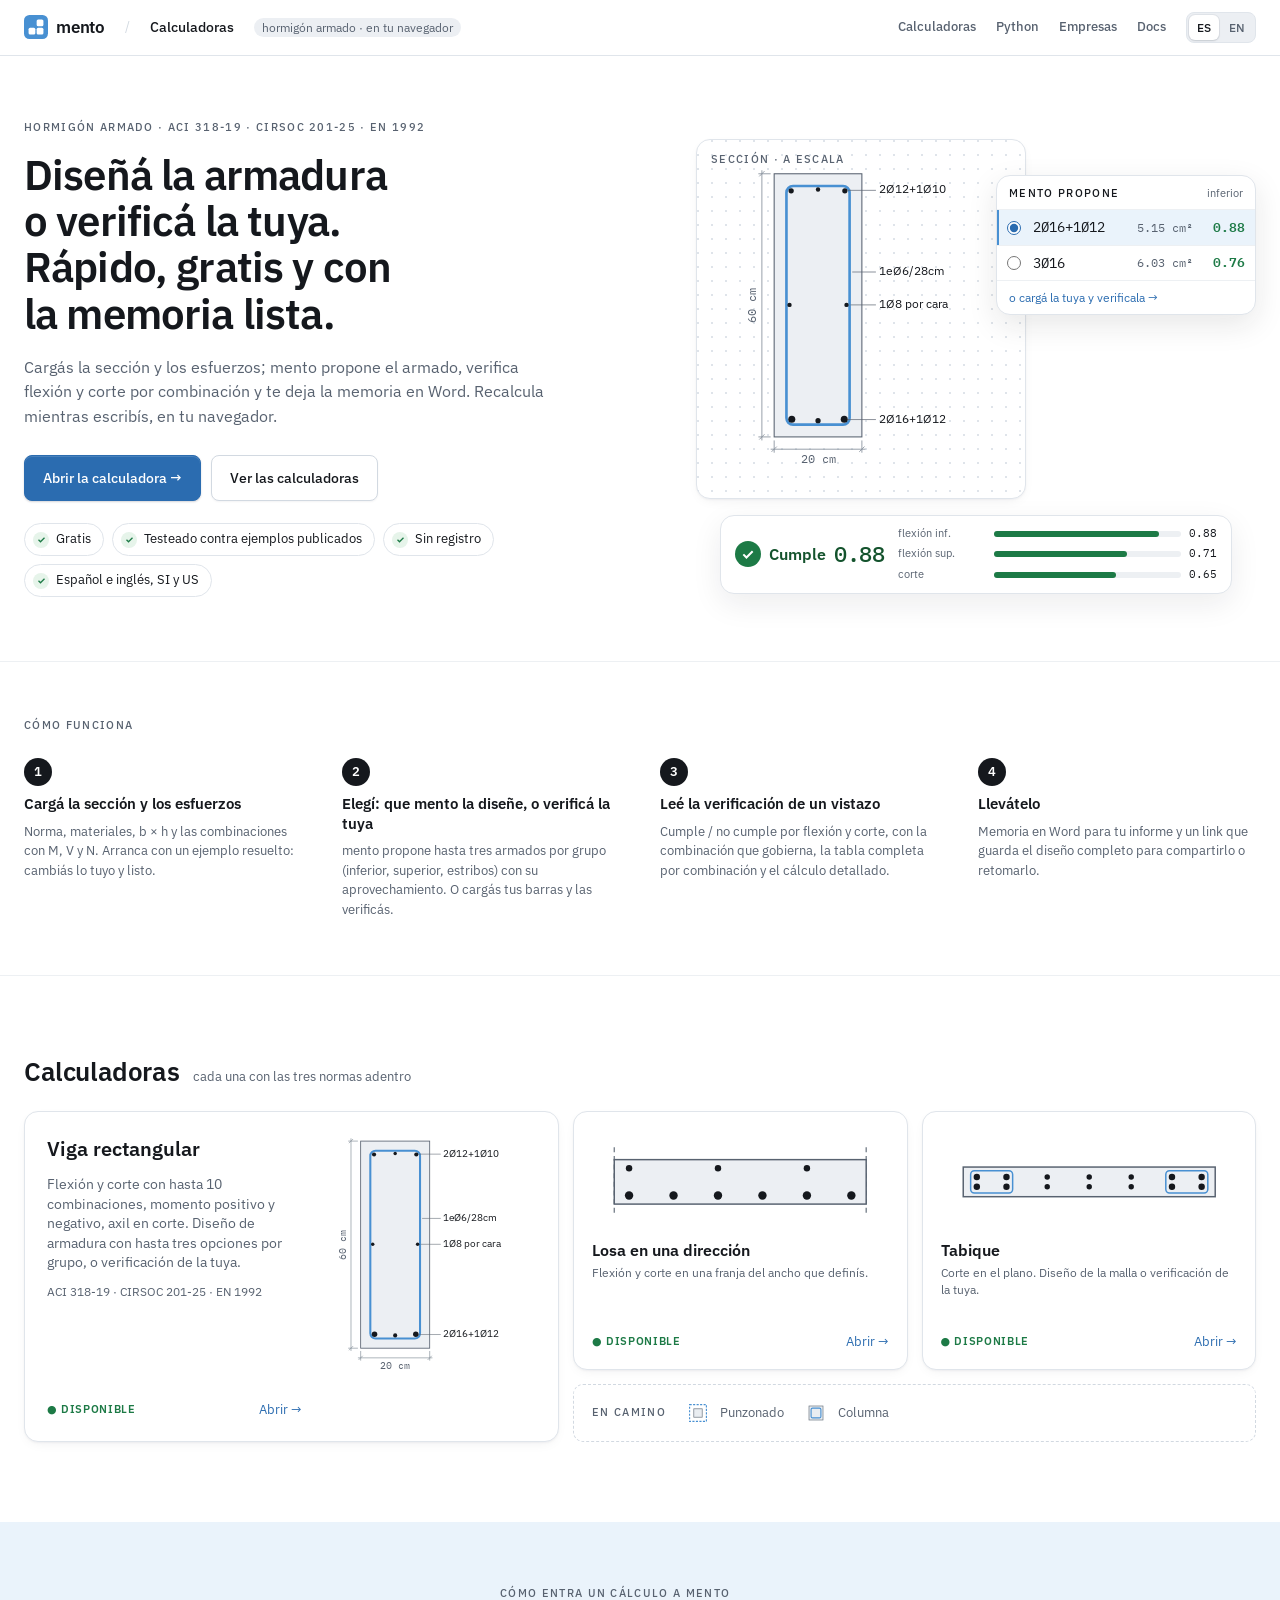
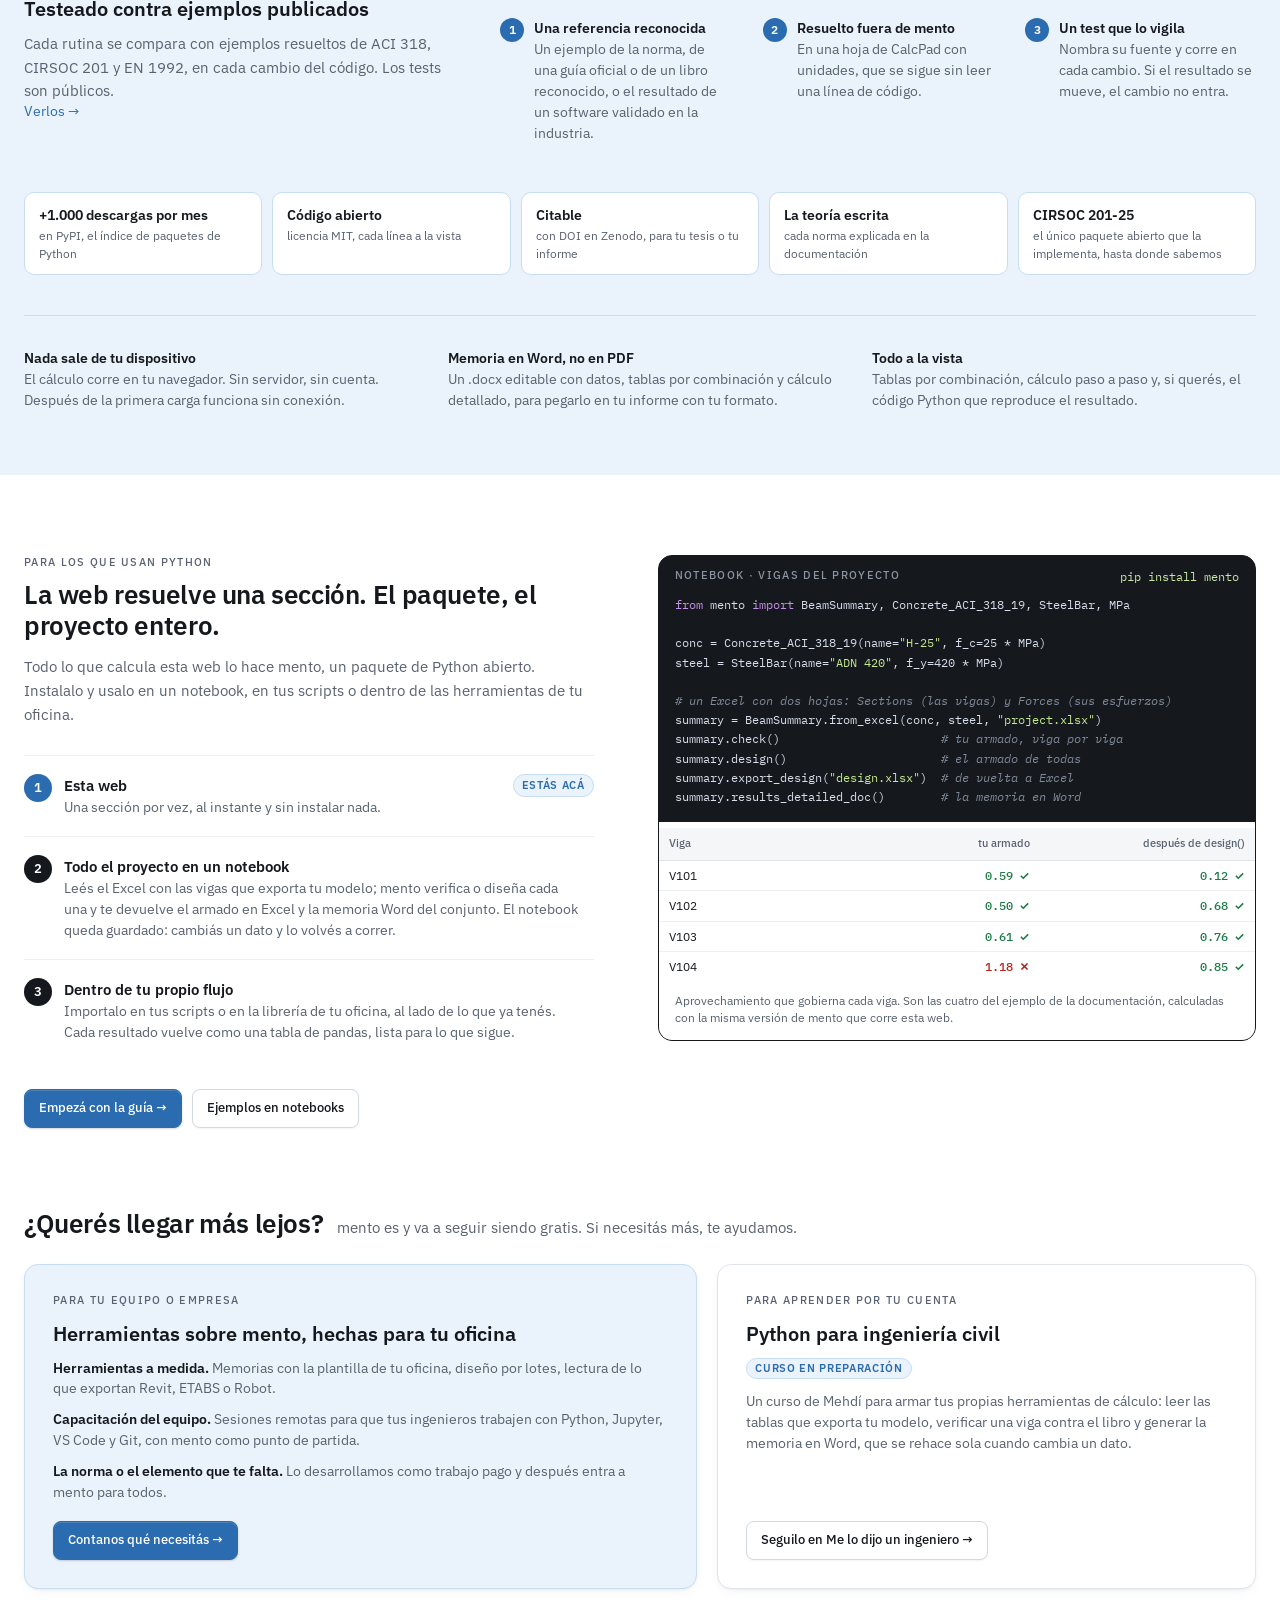
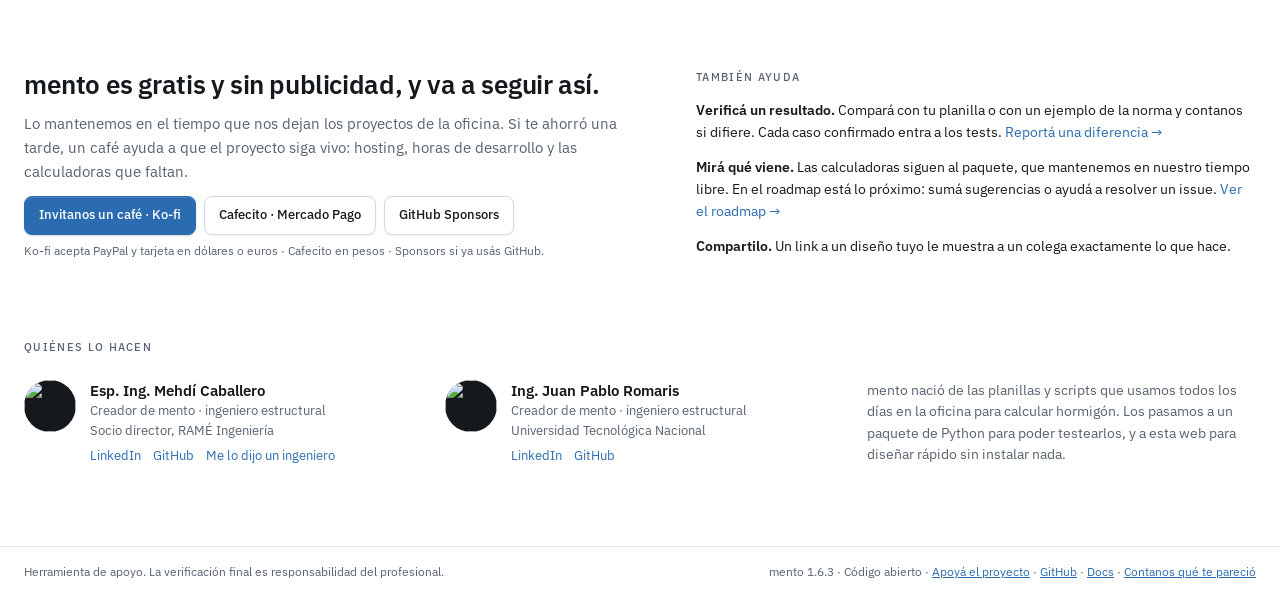
==== commit 9e6b588a: "chore: mento 1.6.3, sobre main al día Merge de origin/main en la rama, que estaba 21 commits atrás. " ====
--- a/index.html
+++ b/index.html
@@ -1,6 +1,15 @@
 <!doctype html>
 <html lang="es">
 <head>
+<!-- Google tag (gtag.js) -->
+<script async src="https://www.googletagmanager.com/gtag/js?id=G-SD4WL05WSL"></script>
+<script>
+  window.dataLayer = window.dataLayer || [];
+  function gtag(){dataLayer.push(arguments);}
+  gtag('js', new Date());
+
+  gtag('config', 'G-SD4WL05WSL');
+</script>
 <meta charset="utf-8">
 <meta name="viewport" content="width=device-width, initial-scale=1">
 <title data-i18n="page_title">mento · Calculadoras de hormigón armado</title>
@@ -42,23 +51,25 @@
     <h1 class="t-h1" data-i18n="h1">Diseñá la armadura o verificá la tuya. Rápido, gratis y con la memoria lista.</h1>
     <p class="lead" data-i18n="h1p">Cargás la sección y los esfuerzos; mento propone el armado, verifica flexión y corte por combinación y te deja la memoria en Word. Recalcula mientras escribís, en tu navegador.</p>
     <div class="cta"><a href="beam/" class="btn" data-i18n="cta1">Abrir la calculadora →</a><a href="#calcs" class="btn btn--sec" data-i18n="cta2">Ver las calculadoras</a></div>
-    <div class="facts"><span class="fact"><i><svg width="9" height="9" aria-hidden="true"><use href="#i-check"/></svg></i><span data-i18n="f_free">Gratis</span></span><span class="fact"><i><svg width="9" height="9" aria-hidden="true"><use href="#i-check"/></svg></i><span data-i18n="f_test">Testeado contra ejemplos publicados</span></span><span class="fact"><i><svg width="9" height="9" aria-hidden="true"><use href="#i-check"/></svg></i><span data-i18n="f_noreg">Sin registro</span></span><span class="fact"><i><svg width="9" height="9" aria-hidden="true"><use href="#i-check"/></svg></i><span data-i18n="f_lang">Español e inglés</span></span></div>
+    <div class="facts"><span class="fact"><i><svg width="9" height="9" aria-hidden="true"><use href="#i-check"/></svg></i><span data-i18n="f_free">Gratis</span></span><span class="fact"><i><svg width="9" height="9" aria-hidden="true"><use href="#i-check"/></svg></i><span data-i18n="f_test">Testeado contra ejemplos publicados</span></span><span class="fact"><i><svg width="9" height="9" aria-hidden="true"><use href="#i-check"/></svg></i><span data-i18n="f_noreg">Sin registro</span></span><span class="fact"><i><svg width="9" height="9" aria-hidden="true"><use href="#i-check"/></svg></i><span data-i18n="f_lang">Español e inglés, SI y US</span></span></div>
   </div>
   <!-- The worked example of beam/ (py/beam.py EXAMPLE); py/test_site.py keeps these numbers in step with mento.
-       Each option carries its signature and its middle bottom bars (x,y,d in cm); home.js swaps them in. -->
-  <div class="viz" id="hero" data-top="2x12+1x10" data-st="1x6@28">
+       As many options as mento proposes for the bottom face, each with its signature and its middle
+       bottom bars (x,y,d in cm); home.js swaps them in. The two bars at mid-height are the skin. -->
+  <div class="viz" id="hero" data-top="2x12+1x10" data-st="2x6@28">
     <div class="viz-draw"><span class="eyebrow" data-i18n="drawing">Sección · a escala</span><svg width="272" height="307" viewBox="0 0 310 350" role="img" data-i18n-aria="fig_beam" aria-label="Sección 20 × 60 con su armadura">
-        <g transform="translate(70,10)"><rect class="dw-concrete" x="0" y="0" width="100" height="300"/>
-        <rect class="dw-stirrup" x="12.5" y="12.5" width="75" height="275" rx="5" style="stroke-width:3"/>
-        <circle class="dw-bar" cx="19" cy="281" r="4"/><circle class="dw-bar" cx="81" cy="281" r="4"/><circle class="dw-bar" data-mid cx="50" cy="281.5" r="3"/><circle class="dw-bar" cx="18.5" cy="18.5" r="3"/><circle class="dw-bar" cx="81.5" cy="18.5" r="3"/><circle class="dw-bar" cx="50" cy="18" r="2.5"/>
-        <line x1="84" y1="18.5" x2="130" y2="18.5" stroke="#5b6470" stroke-width=".8"/><text class="dw-label" x="134" y="22" font-size="14" data-hero="top">2Ø12 + 1Ø10</text>
-        <line x1="88" y1="150" x2="130" y2="150" stroke="#5b6470" stroke-width=".8"/><text class="dw-label dw-label--stirrup" x="134" y="154" font-size="14" data-hero="stirrups">1eØ6 c/28</text>
-        <line x1="84" y1="281" x2="130" y2="281" stroke="#5b6470" stroke-width=".8"/><text class="dw-label" x="134" y="285" font-size="14" data-hero="bottom">2Ø16 + 1Ø12</text>
+        <g transform="translate(56,10)"><rect class="dw-concrete" x="0" y="0" width="100" height="300"/>
+        <rect class="dw-stirrup" x="14" y="14" width="72" height="272" rx="7.5" style="stroke-width:3"/>
+        <circle class="dw-bar" cx="20.1" cy="279.9" r="4"/><circle class="dw-bar" cx="79.9" cy="279.9" r="4"/><circle class="dw-bar" data-mid cx="50" cy="281.5" r="3"/><circle class="dw-bar" cx="19.4" cy="19.4" r="3"/><circle class="dw-bar" cx="50" cy="18" r="2.5"/><circle class="dw-bar" cx="80.6" cy="19.4" r="3"/><circle class="dw-bar" cx="17.5" cy="149.5" r="2.5"/><circle class="dw-bar" cx="82.5" cy="149.5" r="2.5"/>
+        <line x1="84" y1="18.9" x2="116" y2="18.9" stroke="#5b6470" stroke-width=".8"/><text class="dw-label" x="120" y="22.4" font-size="14" data-hero="top">2Ø12+1Ø10</text>
+        <line x1="89" y1="112" x2="116" y2="112" stroke="#5b6470" stroke-width=".8"/><text class="dw-label dw-label--stirrup" x="120" y="115.5" font-size="14" data-hero="stirrups">1eØ6/28cm</text>
+        <line x1="87" y1="149.5" x2="116" y2="149.5" stroke="#5b6470" stroke-width=".8"/><text class="dw-label" x="120" y="153" font-size="14"><tspan data-hero="skin">1Ø8</tspan> <tspan data-i18n="per_side">por cara</tspan></text>
+        <line x1="84" y1="280.2" x2="116" y2="280.2" stroke="#5b6470" stroke-width=".8"/><text class="dw-label" x="120" y="283.7" font-size="14" data-hero="bottom">2Ø16+1Ø12</text>
         <path class="dw-dl" d="M0 304V318M100 304V318M-4 314H104M-3 317L3 311M97 317L103 311"/><text class="dw-dt" x="50" y="330" text-anchor="middle" data-hero="width">20 cm</text>
         <path class="dw-dl" d="M-4 0H-18M-4 300H-18M-14 -4V304M-17 3L-11 -3M-17 303L-11 297"/><text class="dw-dt" x="-21" y="150" text-anchor="middle" transform="rotate(-90 -21 150)" data-hero="height">60 cm</text></g></svg></div>
     <div class="viz-prop" role="radiogroup" aria-labelledby="hero-propose">
       <div class="hd"><span class="eyebrow" id="hero-propose" data-i18n="propose_s">mento propone</span><span class="grp-name" data-i18n="bot_l">inferior</span></div>
-      <label class="opt" data-sig="2x16+1x12" data-mid="10,3.7,1.2"><input type="radio" name="hero-bot" checked><span class="val" data-hero="opt1">2Ø16 + 1Ø12</span><span class="area">5.15 cm²</span><span class="dcr ok" data-hero="opt1_dcr">0.88</span></label>
+      <label class="opt" data-sig="2x16+1x12" data-mid="10,3.7,1.2"><input type="radio" name="hero-bot" checked><span class="val" data-hero="opt1">2Ø16+1Ø12</span><span class="area">5.15 cm²</span><span class="dcr ok" data-hero="opt1_dcr">0.88</span></label>
       <label class="opt" data-sig="2x16+1x16" data-mid="10,3.9,1.6"><input type="radio" name="hero-bot"><span class="val" data-hero="opt2">3Ø16</span><span class="area">6.03 cm²</span><span class="dcr ok" data-hero="opt2_dcr">0.76</span></label>
       <a class="more" id="hero-check" href="beam/" data-i18n="ortry">o cargá la tuya y verificala →</a>
     </div>
@@ -68,6 +79,11 @@
       <span class="sum-line"><span data-i18n="fl_w">flexión</span> <span data-hero="sum_flex">0.88</span> · <span data-i18n="sh_s">corte</span> <span data-hero="sum_shear">0.65</span></span>
     </div>
   </div>
+  <!-- The same hero in US units: beam/'s US example (py/beam.py EXAMPLE_US), which home.js draws in its
+       place when the page is in English. Lengths in inches, the stirrup by its centreline; each option's
+       "low" is all its bottom bars (x,y,d), since in US sizes an option changes the corner bars too.
+       py/test_site.py checks it. -->
+  <script type="application/json" id="hero-us">{"width":12.0,"height":24.0,"stirrup":{"d":0.375,"bend":1.5},"closed":{"x0":1.688,"x1":10.312,"y0":1.688,"y1":22.312},"bars":[[2.36,2.36,0.75],[9.64,2.36,0.75],[2.316,21.684,0.625],[6.0,21.875,0.5],[9.684,21.684,0.625]],"skin_bars":[[2.062,12.031,0.375],[9.938,12.031,0.375]],"top":"2#5+1#4","stirrups":"1s#3@10in","skin":"1#3","data_top":"2x5+1x4","data_st":"2x3@10","options":[{"sig":"2x6","low":"2.36,2.36,0.75;9.64,2.36,0.75","bars":"2#6","area":"0.88 in²","dcr":"0.86"},{"sig":"2x5+1x5","low":"2.316,2.316,0.625;6,2.188,0.625;9.684,2.316,0.625","bars":"3#5","area":"0.92 in²","dcr":"0.82"},{"sig":"2x5+2x4","low":"2.316,2.316,0.625;4.793,2.125,0.5;7.207,2.125,0.5;9.684,2.316,0.625","bars":"2#5+2#4","area":"1.01 in²","dcr":"0.75"}],"top_dcr":"0.75","shear_dcr":"0.65"}</script>
 </section>
 
 <section class="steps-band"><div class="eyebrow" data-i18n="how">Cómo funciona</div>
@@ -82,12 +98,13 @@
   <div class="head"><h2 class="t-h2" data-i18n="calc">Calculadoras</h2><span class="sub" data-i18n="calcsub">cada una con las tres normas adentro</span></div>
   <div class="cgrid cgrid--home">
     <a class="ccard ccard--featured" href="beam/"><div class="body"><div class="name" data-i18n="beam">Viga rectangular</div><div class="desc" data-i18n="c1">Flexión y corte con hasta 10 combinaciones, momento positivo y negativo, axil en corte. Diseño de armadura con hasta tres opciones por grupo, o verificación de la tuya.</div><div class="codes">ACI 318-19 · CIRSOC 201-25 · EN 1992</div><div class="foot"><span class="tag" data-i18n="live">● Disponible</span><span class="go" data-i18n="open">Abrir →</span></div></div><div class="fig"><svg width="214" height="242" viewBox="0 0 310 350" role="img" data-i18n-aria="fig_beam" aria-label="Sección 20 × 60 con su armadura">
-        <g transform="translate(70,10)"><rect class="dw-concrete" x="0" y="0" width="100" height="300"/>
-        <rect class="dw-stirrup" x="12.5" y="12.5" width="75" height="275" rx="5" style="stroke-width:3"/>
-        <circle class="dw-bar" cx="19" cy="281" r="4"/><circle class="dw-bar" cx="81" cy="281" r="4"/><circle class="dw-bar" cx="50" cy="282" r="3"/><circle class="dw-bar" cx="18.5" cy="18.5" r="3"/><circle class="dw-bar" cx="81.5" cy="18.5" r="3"/><circle class="dw-bar" cx="50" cy="18" r="2.5"/>
-        <line x1="84" y1="18.5" x2="130" y2="18.5" stroke="#5b6470" stroke-width=".8"/><text class="dw-label" x="134" y="22" font-size="14">2Ø12 + 1Ø10</text>
-        <line x1="88" y1="150" x2="130" y2="150" stroke="#5b6470" stroke-width=".8"/><text class="dw-label dw-label--stirrup" x="134" y="154" font-size="14">1eØ6 c/28</text>
-        <line x1="84" y1="281" x2="130" y2="281" stroke="#5b6470" stroke-width=".8"/><text class="dw-label" x="134" y="285" font-size="14">2Ø16 + 1Ø12</text>
+        <g transform="translate(56,10)"><rect class="dw-concrete" x="0" y="0" width="100" height="300"/>
+        <rect class="dw-stirrup" x="14" y="14" width="72" height="272" rx="7.5" style="stroke-width:3"/>
+        <circle class="dw-bar" cx="20.1" cy="279.9" r="4"/><circle class="dw-bar" cx="79.9" cy="279.9" r="4"/><circle class="dw-bar" cx="50" cy="281.5" r="3"/><circle class="dw-bar" cx="19.4" cy="19.4" r="3"/><circle class="dw-bar" cx="50" cy="18" r="2.5"/><circle class="dw-bar" cx="80.6" cy="19.4" r="3"/><circle class="dw-bar" cx="17.5" cy="149.5" r="2.5"/><circle class="dw-bar" cx="82.5" cy="149.5" r="2.5"/>
+        <line x1="84" y1="18.9" x2="116" y2="18.9" stroke="#5b6470" stroke-width=".8"/><text class="dw-label" x="120" y="22.4" font-size="14">2Ø12+1Ø10</text>
+        <line x1="89" y1="112" x2="116" y2="112" stroke="#5b6470" stroke-width=".8"/><text class="dw-label dw-label--stirrup" x="120" y="115.5" font-size="14">1eØ6/28cm</text>
+        <line x1="87" y1="149.5" x2="116" y2="149.5" stroke="#5b6470" stroke-width=".8"/><text class="dw-label" x="120" y="153" font-size="14"><tspan>1Ø8</tspan> <tspan data-i18n="per_side">por cara</tspan></text>
+        <line x1="84" y1="280.2" x2="116" y2="280.2" stroke="#5b6470" stroke-width=".8"/><text class="dw-label" x="120" y="283.7" font-size="14">2Ø16+1Ø12</text>
         <path class="dw-dl" d="M0 304V318M100 304V318M-4 314H104M-3 317L3 311M97 317L103 311"/><text class="dw-dt" x="50" y="330" text-anchor="middle">20 cm</text>
         <path class="dw-dl" d="M-4 0H-18M-4 300H-18M-14 -4V304M-17 3L-11 -3M-17 303L-11 297"/><text class="dw-dt" x="-21" y="150" text-anchor="middle" transform="rotate(-90 -21 150)">60 cm</text></g></svg></div></a>
     <a class="ccard" href="slab/"><div class="head"><span class="fig"><svg viewBox="0 0 240 78" role="img" data-i18n-aria="fig_slab" aria-label="Franja de losa con su armadura">
@@ -107,7 +124,7 @@
 </section>
 
 <section class="band" id="trust"><div class="band-grid">
-  <div><div class="big" id="tests" hidden></div><div class="lead-t" id="tests-t" data-i18n="tests_none">Testeado contra ejemplos publicados</div><div class="lead-d" data-i18n="tests_d">Cada rutina se compara con ejemplos resueltos de ACI 318, CIRSOC 201 y EN 1992, en cada cambio del código. Los tests son públicos.</div><a href="https://github.com/mihdicaballero/mento/tree/main/tests" style="font-size:13.5px;text-decoration:none" data-i18n="seetests">Verlos →</a></div>
+  <div><div class="big" id="tests" hidden></div><div class="lead-t" id="tests-t" data-i18n="tests_none">Testeado contra ejemplos publicados</div><div class="lead-d" data-i18n="tests_d">Cada rutina se compara con ejemplos resueltos de ACI 318, CIRSOC 201 y EN 1992, en cada cambio del código. Los tests son públicos.</div><a href="https://github.com/mento-calc/mento/tree/main/tests" style="font-size:13.5px;text-decoration:none" data-i18n="seetests">Verlos →</a></div>
   <div><div class="eyebrow" data-i18n="v_eye">Cómo entra un cálculo a mento</div>
     <ol class="vsteps">
       <li><span class="n">1</span><div><b data-i18n="v1t">Una referencia reconocida</b><span data-i18n="v1d">Un ejemplo de la norma, de una guía oficial o de un libro reconocido, o el resultado de un software validado en la industria.</span></div></li>
@@ -117,7 +134,7 @@
   </div>
   <ul class="proof">
     <li><a href="https://pypi.org/project/mento/"><b data-i18n="pr1t">+1.000 descargas por mes</b><span data-i18n="pr1d">en PyPI, el índice de paquetes de Python</span></a></li>
-    <li><a href="https://github.com/mihdicaballero/mento"><b data-i18n="pr2t">Código abierto</b><span data-i18n="pr2d">licencia MIT, cada línea a la vista</span></a></li>
+    <li><a href="https://github.com/mento-calc/mento"><b data-i18n="pr2t">Código abierto</b><span data-i18n="pr2d">licencia MIT, cada línea a la vista</span></a></li>
     <li><a href="https://doi.org/10.5281/zenodo.21956634"><b data-i18n="pr3t">Citable</b><span data-i18n="pr3d">con DOI en Zenodo, para tu tesis o tu informe</span></a></li>
     <li><a href="https://mento-docs.readthedocs.io/en/latest/theory/index.html"><b data-i18n="pr4t">La teoría escrita</b><span data-i18n="pr4d">cada norma explicada en la documentación</span></a></li>
     <li><div><b data-i18n="pr5t">CIRSOC 201-25</b><span data-i18n="pr5d">el único paquete abierto que la implementa, hasta donde sabemos</span></div></li>
@@ -148,6 +165,7 @@
 conc = Concrete_ACI_318_19(name=<span class="str">"H-25"</span>, f_c=25 * MPa)
 steel = SteelBar(name=<span class="str">"ADN 420"</span>, f_y=420 * MPa)
 
+<span class="cm" data-i18n="py_c0"># un Excel con dos hojas: Sections (las vigas) y Forces (sus esfuerzos)</span>
 summary = BeamSummary.from_excel(conc, steel, <span class="str">"project.xlsx"</span>)
 summary.check()                       <span class="cm" data-i18n="py_c1"># tu armado, viga por viga</span>
 summary.design()                      <span class="cm" data-i18n="py_c2"># el armado de todas</span>
@@ -159,8 +177,8 @@
         <tbody>
           <tr><td>V101</td><td class="dcr ok"><span data-sum="V101 check">0.59</span><svg class="mk" width="11" height="11" role="img" data-i18n-aria="passes" aria-label="Cumple"><use href="#i-check"/></svg></td><td class="dcr ok"><span data-sum="V101 design">0.12</span><svg class="mk" width="11" height="11" role="img" data-i18n-aria="passes" aria-label="Cumple"><use href="#i-check"/></svg></td></tr>
           <tr><td>V102</td><td class="dcr ok"><span data-sum="V102 check">0.50</span><svg class="mk" width="11" height="11" role="img" data-i18n-aria="passes" aria-label="Cumple"><use href="#i-check"/></svg></td><td class="dcr ok"><span data-sum="V102 design">0.68</span><svg class="mk" width="11" height="11" role="img" data-i18n-aria="passes" aria-label="Cumple"><use href="#i-check"/></svg></td></tr>
-          <tr><td>V103</td><td class="dcr bad"><span data-sum="V103 check">1.05</span><svg class="mk" width="11" height="11" role="img" data-i18n-aria="fails" aria-label="No cumple"><use href="#i-cross"/></svg></td><td class="dcr ok"><span data-sum="V103 design">0.76</span><svg class="mk" width="11" height="11" role="img" data-i18n-aria="passes" aria-label="Cumple"><use href="#i-check"/></svg></td></tr>
-          <tr><td>V104</td><td class="dcr bad"><span data-sum="V104 check">1.17</span><svg class="mk" width="11" height="11" role="img" data-i18n-aria="fails" aria-label="No cumple"><use href="#i-cross"/></svg></td><td class="dcr ok"><span data-sum="V104 design">0.85</span><svg class="mk" width="11" height="11" role="img" data-i18n-aria="passes" aria-label="Cumple"><use href="#i-check"/></svg></td></tr>
+          <tr><td>V103</td><td class="dcr ok"><span data-sum="V103 check">0.61</span><svg class="mk" width="11" height="11" role="img" data-i18n-aria="passes" aria-label="Cumple"><use href="#i-check"/></svg></td><td class="dcr ok"><span data-sum="V103 design">0.76</span><svg class="mk" width="11" height="11" role="img" data-i18n-aria="passes" aria-label="Cumple"><use href="#i-check"/></svg></td></tr>
+          <tr><td>V104</td><td class="dcr bad"><span data-sum="V104 check">1.18</span><svg class="mk" width="11" height="11" role="img" data-i18n-aria="fails" aria-label="No cumple"><use href="#i-cross"/></svg></td><td class="dcr ok"><span data-sum="V104 design">0.85</span><svg class="mk" width="11" height="11" role="img" data-i18n-aria="passes" aria-label="Cumple"><use href="#i-check"/></svg></td></tr>
         </tbody>
       </table>
       <p class="hint" data-i18n="py_out">Aprovechamiento que gobierna cada viga. Son las cuatro del ejemplo de la documentación, calculadas con la misma versión de mento que corre esta web.</p>
@@ -196,8 +214,8 @@
     <div class="donate"><a href="https://ko-fi.com/mentoapp" class="btn" data-i18n="kofi">Invitanos un café · Ko-fi</a><a href="https://cafecito.app/mentoapp" class="btn btn--sec" data-i18n="cafecito">Cafecito · Mercado Pago</a><a href="https://github.com/sponsors/mihdicaballero" class="btn btn--sec" data-i18n="sponsors">GitHub Sponsors</a></div>
     <p class="fine" data-i18n="fine">Ko-fi acepta PayPal y tarjeta en dólares o euros · Cafecito en pesos · Sponsors si ya usás GitHub.</p></div>
   <div class="also"><span class="eyebrow" data-i18n="also">También ayuda</span>
-    <div><b data-i18n="a1t">Verificá un resultado.</b> <span data-i18n="a1d">Compará con tu planilla o con un ejemplo de la norma y contanos si difiere. Cada caso confirmado entra a los tests.</span> <a href="https://github.com/mihdicaballero/mento/issues/new" style="text-decoration:none" data-i18n="a1l">Reportá una diferencia →</a></div>
-    <div><b data-i18n="a2t">Mirá qué viene.</b> <span data-i18n="a2d">Las calculadoras siguen al paquete, que mantenemos en nuestro tiempo libre. En el roadmap está lo próximo: sumá sugerencias o ayudá a resolver un issue.</span> <a href="https://github.com/mihdicaballero/mento#roadmap" style="text-decoration:none" data-i18n="a2l">Ver el roadmap →</a></div>
+    <div><b data-i18n="a1t">Verificá un resultado.</b> <span data-i18n="a1d">Compará con tu planilla o con un ejemplo de la norma y contanos si difiere. Cada caso confirmado entra a los tests.</span> <a href="https://github.com/mento-calc/mento/issues/new" style="text-decoration:none" data-i18n="a1l">Reportá una diferencia →</a></div>
+    <div><b data-i18n="a2t">Mirá qué viene.</b> <span data-i18n="a2d">Las calculadoras siguen al paquete, que mantenemos en nuestro tiempo libre. En el roadmap está lo próximo: sumá sugerencias o ayudá a resolver un issue.</span> <a href="https://github.com/mento-calc/mento#roadmap" style="text-decoration:none" data-i18n="a2l">Ver el roadmap →</a></div>
     <div><b data-i18n="a3t">Compartilo.</b> <span data-i18n="a3d">Un link a un diseño tuyo le muestra a un colega exactamente lo que hace.</span></div></div>
 </section>
 
@@ -208,7 +226,7 @@
     <div class="about"><span data-i18n="about">mento nació de las planillas y scripts que usamos todos los días en la oficina para calcular hormigón. Los pasamos a un paquete de Python para poder testearlos, y a esta web para diseñar rápido sin instalar nada.</span></div>
   </div></section>
 
-<footer class="foot"><span data-i18n="footer">Herramienta de apoyo. La verificación final es responsabilidad del profesional.</span><span class="spacer"></span><span>mento <span id="version">1.6.3</span> · <span data-i18n="oss">Código abierto</span> · <a href="#support" data-i18n="support">Apoyá el proyecto</a> · <a href="https://github.com/mihdicaballero/mento">GitHub</a> · <a href="https://mento-docs.readthedocs.io/en/latest/" data-i18n="docs">Docs</a> · <a href="https://github.com/mihdicaballero/mento/discussions" data-i18n="feedback">Contanos qué te pareció</a></span></footer>
+<footer class="foot"><span data-i18n="footer">Herramienta de apoyo. La verificación final es responsabilidad del profesional.</span><span class="spacer"></span><span>mento <span id="version">1.6.3</span> · <span data-i18n="oss">Código abierto</span> · <a href="#support" data-i18n="support">Apoyá el proyecto</a> · <a href="https://github.com/mento-calc/mento">GitHub</a> · <a href="https://mento-docs.readthedocs.io/en/latest/" data-i18n="docs">Docs</a> · <a href="https://github.com/mento-calc/mento/discussions" data-i18n="feedback">Contanos qué te pareció</a></span></footer>
 </main>
 </div>
 <script type="module" src="home.js"></script>
--- a/shared/style.css
+++ b/shared/style.css
@@ -166,6 +166,13 @@
 .bars .n .i:focus-visible{border-color:var(--brand);box-shadow:0 0 0 2px var(--brand-soft)}
 .bars .n .i.is-invalid{border-color:var(--bad);box-shadow:0 0 0 2px var(--bad-soft)}
 .bars .n .op{color:var(--ink-2);font-size:var(--fs-12)}
+.bars-err{font-size:var(--fs-12);color:var(--bad);line-height:var(--lh-ui)}
+/* what a beam's cage carries besides its groups: skin and mounting bars, laid out by mento */
+.xtras{display:grid;gap:6px}
+.xtras:empty{display:none}
+.xtra{display:grid;grid-template-columns:70px minmax(0,1fr);gap:var(--s-2);align-items:baseline;padding:0 10px}
+.xtra .val{font-family:var(--font-mono);font-size:var(--fs-14)}
+.xtra .why{font-family:var(--font-sans);font-size:var(--fs-12);color:var(--ink-2)}
 /* verdict block */
 .card{background:var(--surface);border:var(--bw) solid var(--line-2);border-radius:var(--r-2)}
 .verdict{padding:14px var(--s-4) 12px;border-bottom:var(--bw) solid var(--line-3);display:flex;align-items:center;gap:14px;border-radius:var(--r-2) var(--r-2) 0 0}
@@ -635,6 +642,9 @@
 .seg button + button{border-left:0}
 .seg button:hover{background:transparent;color:var(--ink)}
 .seg button[aria-checked="true"]{background:var(--surface);color:var(--ink);box-shadow:0 1px 2px rgba(15,23,42,.12),0 0 0 1px rgba(15,23,42,.05)}
+/* the units switch sits in a row of fields: as tall as the select beside it */
+.field .seg{height:var(--ctl-h)} .field .seg button{padding:0 6px}
+@container calc (max-width: 720px){ .field .seg{height:var(--ctl-h-touch)} }
 
 /* rebar groups: the chosen option's DCR as a pill */
 .grp{border-color:var(--line-2);border-radius:8px;box-shadow:var(--sh-1);overflow:hidden}
@@ -765,14 +775,20 @@
 .dtl-tb .unit{color:var(--ink-2);font-size:var(--fs-12);white-space:nowrap;font-family:var(--font-sans)}
 .dtl-tb td.unit{padding-left:4px}
 .dtl-tb .ok{text-align:right;white-space:nowrap}
-.dtl-tb .status{text-align:right}
-.dtl-tb .status .unit{white-space:normal}
 .dtl-tb tr.is-dcr > *{background:var(--surface-2);font-weight:600}
+.dtl-tb tr.is-remark th{font-size:var(--fs-12);font-style:italic}
+.dtl-tb .state{font-weight:500} .dtl-tb .state .notes{display:block;margin-top:2px;font-weight:400;font-size:var(--fs-12);color:var(--ink-2);line-height:1.4}
 .dtl-tb td.dcr.ok{color:var(--ok)} .dtl-tb td.dcr.warn{color:var(--warn)} .dtl-tb td.dcr.bad{color:var(--bad)}
 .dtl-mark{display:inline-flex;align-items:center;gap:4px;font-family:var(--font-mono);font-size:var(--fs-11);font-weight:500;line-height:1;border-radius:999px;padding:3px 7px;vertical-align:middle}
 .dtl-mark.ok{background:var(--ok-soft);color:var(--ok);padding:3px}
 .dtl-mark.bad{background:var(--bad-soft);color:var(--bad);padding:3px}
+.dtl-mark.has-code{padding:3px 8px 3px 3px}
 .dtl-mark.warn{background:var(--warn-soft);color:var(--warn-ink);box-shadow:inset 0 0 0 1px var(--warn-line)}
+
+.dtl-notes{margin:0;padding:10px 12px;border-top:var(--bw) solid var(--line-3);display:grid;gap:6px;font-size:var(--fs-12);color:var(--ink-2);line-height:1.45}
+.dtl-notes div{display:flex;gap:10px;align-items:baseline}
+.dtl-notes dt{font-family:var(--font-mono);font-size:var(--fs-11);font-weight:500;color:var(--ink);flex:0 0 3.6em}
+.dtl-notes dd{margin:0}
 
 /* phone: a table of checks has no room for five columns. Its header goes and each row folds in
    two, the description on top and the figures under it, each with its column's name */
@@ -868,3 +884,27 @@
   .viz-draw .dw-dt,.viz-prop,.viz-prop .opt,.viz-verdict,.viz-verdict .mark,.viz-verdict .meter i{animation:none}
   .meter i{transition:none}
 }
+
+/* the list of saved beams (beam/): one row each, the open one marked, the rest a click away */
+.beams-t{margin:0;padding:14px var(--s-4) 4px;font-size:var(--fs-16);font-weight:600}
+.beams .hint{padding:6px var(--s-4) 4px}
+.beams .hint a{color:var(--brand-ink)}
+.beams-hint{padding-bottom:12px !important}
+.beams-list{list-style:none;margin:6px 0 0;padding:0;border-top:var(--bw) solid var(--line-3)}
+.bm{display:flex;align-items:stretch;border-bottom:var(--bw) solid var(--line-3)}
+.bm[aria-current="true"]{background:var(--brand-soft);box-shadow:inset 3px 0 0 var(--brand)}
+.bm-open{flex:1;min-width:0;display:flex;flex-direction:column;gap:3px;padding:10px var(--s-4);background:none;border:0;text-align:left;cursor:pointer;color:inherit;font:inherit}
+.bm-open:hover{background:var(--surface-2)} .bm[aria-current="true"] .bm-open:hover{background:transparent}
+.bm-top{display:flex;align-items:baseline;gap:var(--s-3);flex-wrap:wrap}
+.bm-name{font-size:var(--fs-14);font-weight:600}
+.bm-size,.bm-combos{font-family:var(--font-mono);font-size:var(--fs-12);color:var(--ink-2)}
+.bm-top .dcr{margin-left:auto;font-size:var(--fs-12);font-weight:500;padding:1px 7px;border-radius:999px;align-self:center}
+.bm-top .dcr.ok{background:var(--ok-soft);color:var(--ok-ink)}
+.bm-top .dcr.warn{background:var(--warn-soft);color:var(--warn-ink)}
+.bm-top .dcr.bad{background:var(--bad-soft);color:var(--bad-ink)}
+.bm-bars{display:flex;flex-wrap:wrap;gap:2px var(--s-3);font-family:var(--font-mono);font-size:var(--fs-12)}
+.bm-bars .k{font-family:var(--font-sans);color:var(--ink-2)}
+.bm-rm{flex:none;width:40px;background:none;border:0;border-left:var(--bw) solid var(--line-3);color:var(--ink-2);font-size:18px;cursor:pointer}
+.bm-rm:hover{background:var(--bad-soft);color:var(--bad-ink)}
+.beams .actions{align-items:center}
+@media (max-width:720px){ .bm-rm{width:var(--ctl-h-touch)} .beams-t{padding-top:12px} .beams{border-left:0;border-right:0;border-radius:0} }
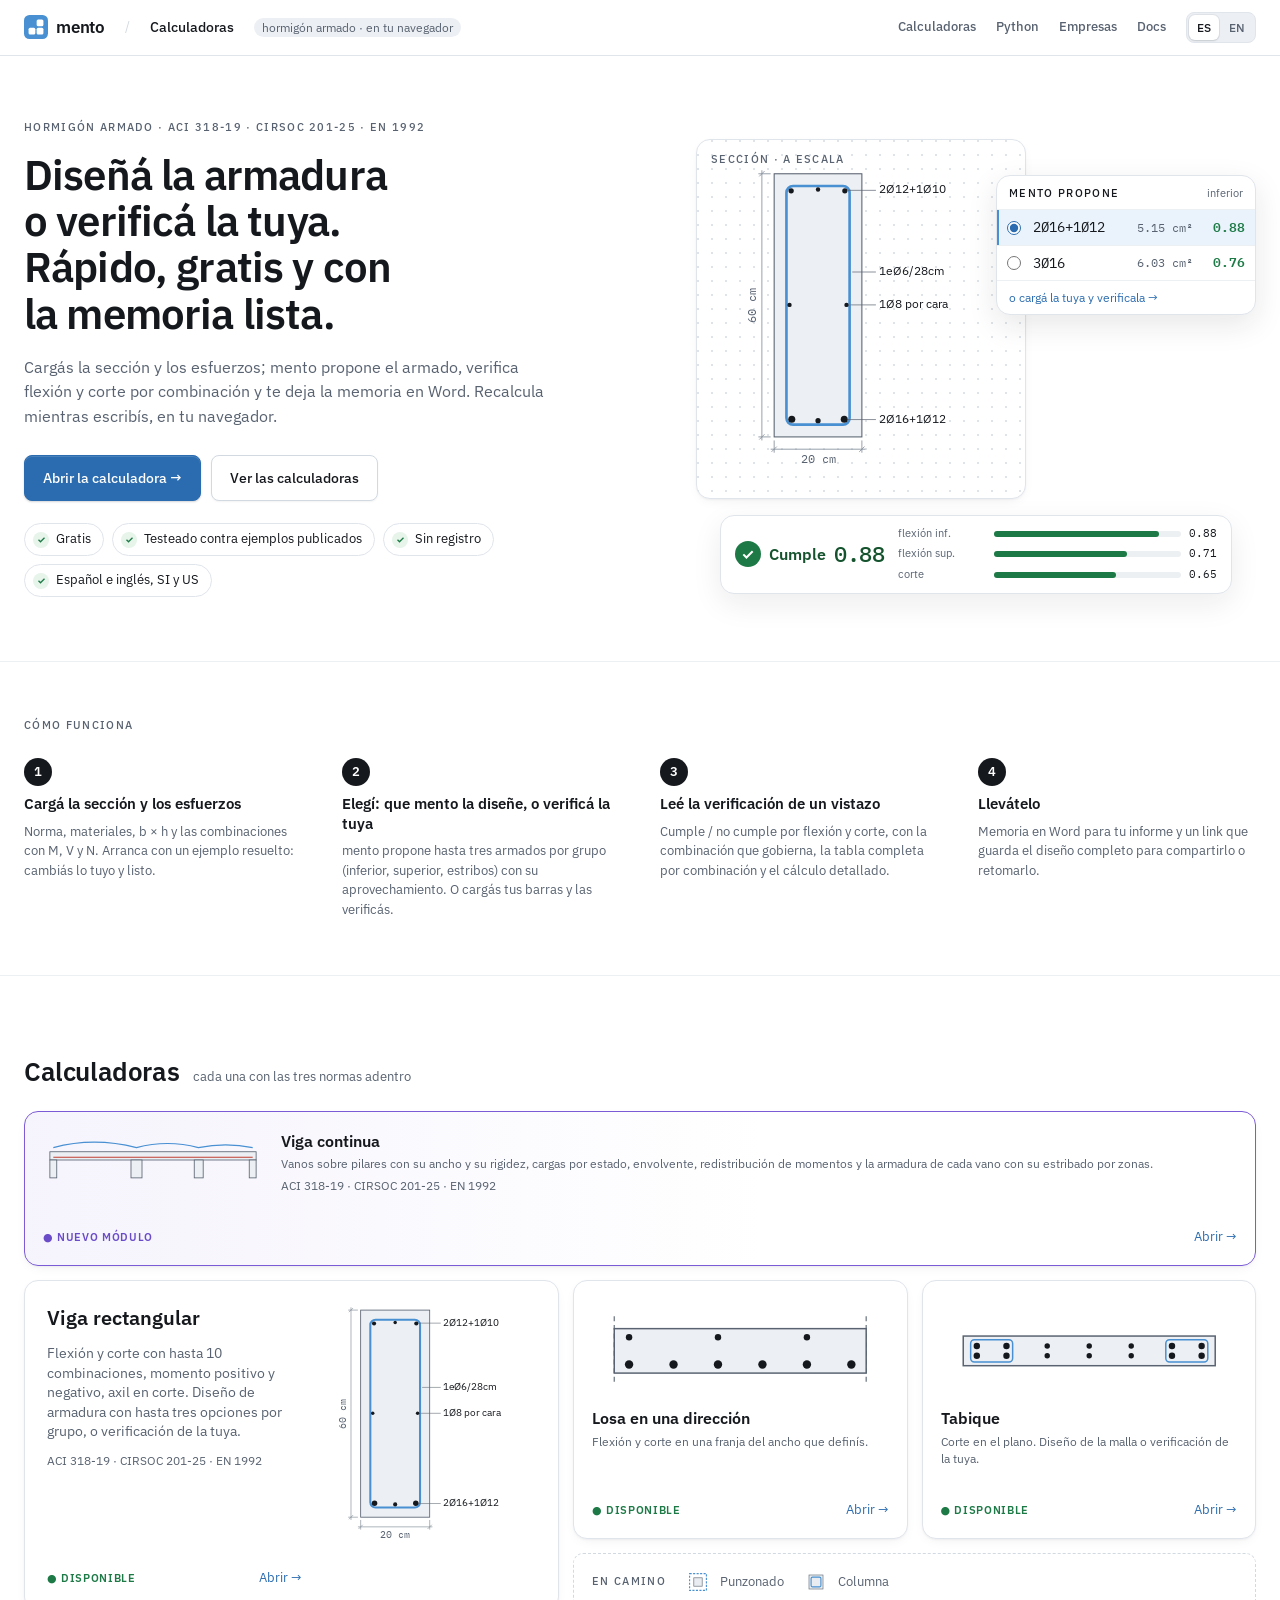
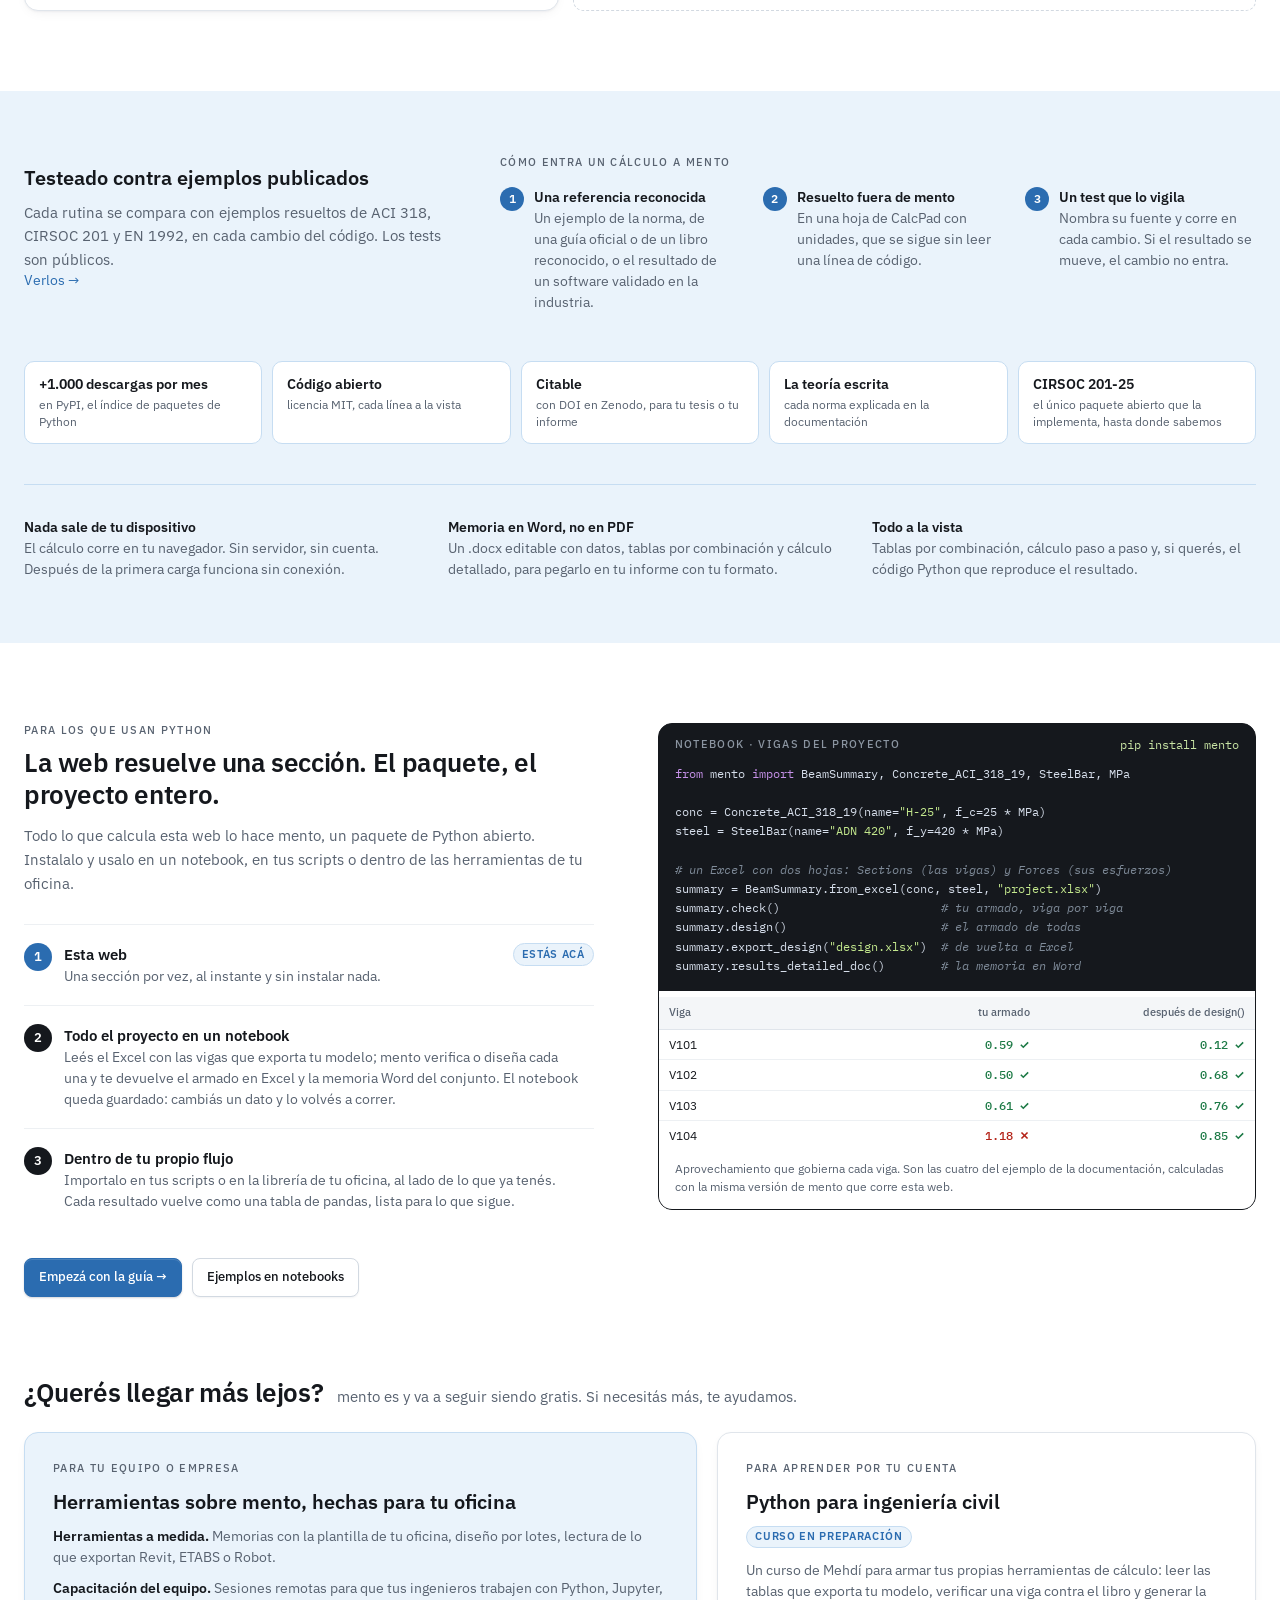
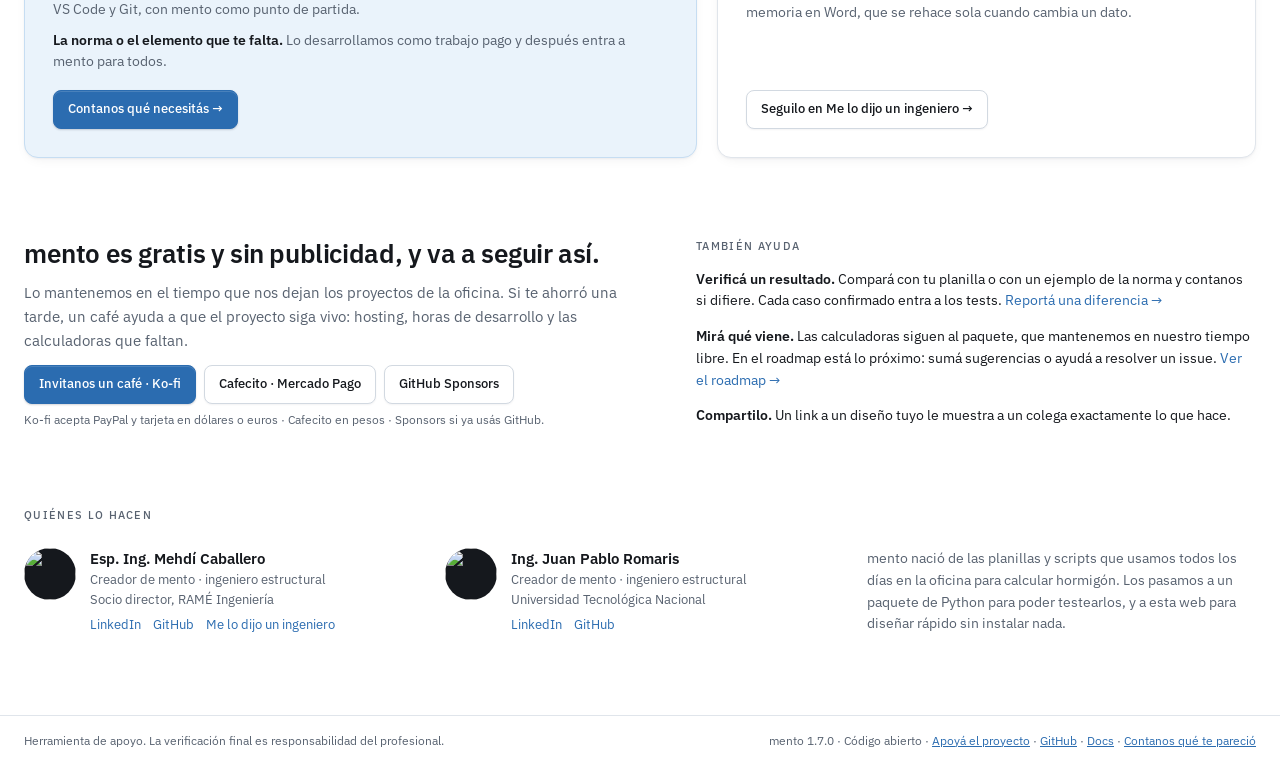
==== commit 43cc77de: "feat: la página de viga continua, contrastada con CYPECAD - continuous/: la viga sobre pilares con s" ====
--- a/index.html
+++ b/index.html
@@ -97,6 +97,7 @@
 <section class="calcs" id="calcs">
   <div class="head"><h2 class="t-h2" data-i18n="calc">Calculadoras</h2><span class="sub" data-i18n="calcsub">cada una con las tres normas adentro</span></div>
   <div class="cgrid cgrid--home">
+    <a class="ccard ccard--new" href="continuous/"><div class="head"><span class="fig fig--wide"><svg viewBox="0 0 320 70" role="img" data-i18n-aria="fig_cbeam" aria-label="Viga continua de tres vanos sobre cuatro pilares"><rect class="dw-concrete" x="10" y="20" width="300" height="12"/><rect class="dw-concrete" x="10" y="32" width="10" height="26"/><rect class="dw-concrete" x="128" y="32" width="16" height="26"/><rect class="dw-concrete" x="220" y="32" width="13" height="26"/><rect class="dw-concrete" x="300" y="32" width="10" height="26"/><path d="M15 14Q74 -2 136 14Q181 2 226 14Q266 6 305 14" fill="none" stroke="#4890d2" stroke-width="1.6"/><line x1="15" y1="28" x2="305" y2="28" stroke="#c0392b" stroke-width="1.4"/></svg></span><div><div class="name" data-i18n="cbeam">Viga continua</div><div class="desc" data-i18n="c4">Vanos sobre pilares con su ancho y su rigidez, cargas por estado, envolvente, redistribución de momentos y la armadura de cada vano con su estribado por zonas.</div><div class="codes">ACI 318-19 · CIRSOC 201-25 · EN 1992</div></div></div><div class="foot"><span class="tag tag--new" data-i18n="new">● Nuevo módulo</span><span class="go" data-i18n="open">Abrir →</span></div></a>
     <a class="ccard ccard--featured" href="beam/"><div class="body"><div class="name" data-i18n="beam">Viga rectangular</div><div class="desc" data-i18n="c1">Flexión y corte con hasta 10 combinaciones, momento positivo y negativo, axil en corte. Diseño de armadura con hasta tres opciones por grupo, o verificación de la tuya.</div><div class="codes">ACI 318-19 · CIRSOC 201-25 · EN 1992</div><div class="foot"><span class="tag" data-i18n="live">● Disponible</span><span class="go" data-i18n="open">Abrir →</span></div></div><div class="fig"><svg width="214" height="242" viewBox="0 0 310 350" role="img" data-i18n-aria="fig_beam" aria-label="Sección 20 × 60 con su armadura">
         <g transform="translate(56,10)"><rect class="dw-concrete" x="0" y="0" width="100" height="300"/>
         <rect class="dw-stirrup" x="14" y="14" width="72" height="272" rx="7.5" style="stroke-width:3"/>
@@ -226,7 +227,7 @@
     <div class="about"><span data-i18n="about">mento nació de las planillas y scripts que usamos todos los días en la oficina para calcular hormigón. Los pasamos a un paquete de Python para poder testearlos, y a esta web para diseñar rápido sin instalar nada.</span></div>
   </div></section>
 
-<footer class="foot"><span data-i18n="footer">Herramienta de apoyo. La verificación final es responsabilidad del profesional.</span><span class="spacer"></span><span>mento <span id="version">1.6.3</span> · <span data-i18n="oss">Código abierto</span> · <a href="#support" data-i18n="support">Apoyá el proyecto</a> · <a href="https://github.com/mento-calc/mento">GitHub</a> · <a href="https://mento-docs.readthedocs.io/en/latest/" data-i18n="docs">Docs</a> · <a href="https://github.com/mento-calc/mento/discussions" data-i18n="feedback">Contanos qué te pareció</a></span></footer>
+<footer class="foot"><span data-i18n="footer">Herramienta de apoyo. La verificación final es responsabilidad del profesional.</span><span class="spacer"></span><span>mento <span id="version">1.7.0</span> · <span data-i18n="oss">Código abierto</span> · <a href="#support" data-i18n="support">Apoyá el proyecto</a> · <a href="https://github.com/mento-calc/mento">GitHub</a> · <a href="https://mento-docs.readthedocs.io/en/latest/" data-i18n="docs">Docs</a> · <a href="https://github.com/mento-calc/mento/discussions" data-i18n="feedback">Contanos qué te pareció</a></span></footer>
 </main>
 </div>
 <script type="module" src="home.js"></script>
--- a/shared/style.css
+++ b/shared/style.css
@@ -908,3 +908,121 @@
 .bm-rm:hover{background:var(--bad-soft);color:var(--bad-ink)}
 .beams .actions{align-items:center}
 @media (max-width:720px){ .bm-rm{width:var(--ctl-h-touch)} .beams-t{padding-top:12px} .beams{border-left:0;border-right:0;border-radius:0} }
+
+/* ---------------------------------------------------------------- the continuous beam (continuous/)
+   Its stations hold lists: spans and columns, loads two columns wide. Under them the beam, three
+   columns wide, beside the verdict; then, the whole width, the checks, the diagrams and the code. */
+.stations--cb .station-3{grid-column:3 / span 2;grid-row:1}
+.stations--cb .cb-elev{grid-column:1 / span 3;grid-row:2;height:auto;min-height:200px;display:block;padding:34px 8px 8px}
+.stations--cb .station-4{grid-column:4;grid-row:2}
+@container calc (min-width:721px) and (max-width:1079px){
+  .stations--cb .station-3{grid-column:1 / span 2;grid-row:2}
+  .stations--cb .cb-elev{grid-column:1 / span 2;grid-row:3}
+  .stations--cb .station-4{grid-column:1 / span 2;grid-row:4}
+}
+.stations--cb .cb-elev svg,.cb-charts svg{display:block;width:100%;height:auto}
+.cb-head,.cb-row{display:grid;grid-template-columns:minmax(0,1fr) 54px 48px 48px 20px;gap:6px;align-items:center}
+.cb-head--col,.cb-row--col{grid-template-columns:minmax(0,.7fr) 44px 44px 44px 44px 20px}
+.cb-head .lbl.r{text-align:right;text-transform:none;letter-spacing:0}
+.cb-head--col{margin-top:12px}
+.cb-rows{display:grid;gap:6px}
+.cb-row .name{font-size:var(--fs-13);color:var(--ink-2);white-space:nowrap;overflow:hidden;text-overflow:ellipsis}
+.cb-row .rm,.cb-load .rm{background:none;border:0;color:var(--ink-3);cursor:pointer;height:30px;width:20px;padding:0;border-radius:var(--r-1)}
+.cb-row .rm:hover,.cb-load .rm:hover{color:var(--bad)}
+.cb-row--overhang .name{font-style:italic}
+.cb-row input[type="checkbox"]{width:16px;height:16px;accent-color:var(--brand);justify-self:center}
+.cb-combos{border-top:1px solid var(--line-3);padding-top:8px;display:flex;flex-direction:column;gap:4px}
+.cb-combos-head{display:flex;justify-content:space-between;align-items:baseline}
+.cb-combos ul{margin:0;padding:0;list-style:none;display:flex;flex-wrap:wrap;gap:4px 12px}
+.cb-combos li{font-size:12.5px;color:var(--ink-2)}
+.cb-ends{display:grid;grid-template-columns:repeat(2,minmax(0,1fr));gap:8px;margin-top:6px}
+.cb-loads{display:grid;gap:6px}
+.cb-load{display:grid;grid-template-columns:62px minmax(0,1fr) minmax(0,1fr) minmax(0,1.1fr) minmax(0,.8fr) minmax(0,.8fr) 20px;gap:6px;align-items:center}
+.cb-load .cell select{border:0;background:transparent;width:100%;min-width:0;font-family:var(--font-sans);font-size:var(--fs-13);outline:none}
+.cb-load .cell .u{font-size:var(--fs-11);color:var(--ink-2);flex-shrink:0;padding-left:3px}
+.cb-load .cell[data-k] input::placeholder{color:var(--ink-3)}
+.cb-load .case-L select{color:var(--brand)}
+.cb-loads-head{display:grid;grid-template-columns:62px minmax(0,1fr) minmax(0,1fr) minmax(0,1.1fr) minmax(0,.8fr) minmax(0,.8fr) 20px;gap:6px}
+.cb-loads-head .lbl{text-transform:none;letter-spacing:0}
+.cb-check{display:flex;gap:8px;align-items:center;font-size:var(--fs-13);color:var(--ink-2);margin:6px 0;cursor:pointer}
+.cb-check input{width:16px;height:16px;accent-color:var(--brand);flex-shrink:0}
+.cb-survey{padding:12px var(--s-4);border-bottom:var(--bw) solid var(--line-3)}
+.cb-survey .t{font-weight:600;font-size:var(--fs-14);margin-bottom:4px}
+.cb-survey .actions{padding:8px 0 4px}
+.cb-below{display:grid;grid-template-columns:minmax(0,1fr);gap:var(--s-4)}
+.cb-h{font-size:var(--fs-14);font-weight:600;margin:0;padding:12px var(--s-4) 4px}
+.cb-ledger{display:grid;grid-template-columns:repeat(auto-fill,minmax(230px,1fr));gap:10px;padding:8px var(--s-4) 14px}
+.cb-span{border:var(--bw) solid var(--line-2);border-radius:var(--r-2);padding:10px 12px;display:grid;gap:4px;font-size:var(--fs-12)}
+.cb-span .hd{display:flex;justify-content:space-between;align-items:baseline;font-weight:600;font-size:var(--fs-13)}
+.cb-span .r{display:flex;justify-content:space-between;gap:8px}
+.cb-span .r .k{color:var(--ink-2)}
+.cb-span .r .v{font-family:var(--font-mono);text-align:right}
+.cb-span .d{color:var(--ink-2);font-size:var(--fs-11);border-top:1px solid var(--line-3);padding-top:4px;font-family:var(--font-mono)}
+.cb-chips{display:flex;flex-wrap:wrap;gap:6px;padding:4px var(--s-4) 8px}
+.cb-chips button{border:var(--bw) solid var(--line);background:var(--surface);color:var(--ink-2);border-radius:999px;padding:4px 12px;font:inherit;font-size:var(--fs-12);cursor:pointer}
+.cb-chips button[aria-pressed="true"]{background:var(--brand-soft);border-color:var(--brand);color:var(--ink)}
+#charts{padding:0 8px 12px}
+#charts figure{margin:0 0 8px}
+#charts figcaption{font-size:var(--fs-11);letter-spacing:.06em;text-transform:uppercase;color:var(--ink-2);padding:6px 8px 0}
+.cb-elev .el-beam,.cb-charts .el-beam{fill:var(--surface-3);stroke:var(--ink-2);stroke-width:1}
+.el-col{fill:var(--ink-2);fill-opacity:.16;stroke:var(--ink-2);stroke-width:1}
+.el-sup{fill:none;stroke:var(--ink);stroke-width:1.4}
+.el-load{fill:none;stroke-width:1.2}
+.el-load--D{stroke:#a06d16}
+.el-load--SDL{stroke:#c05a1c}
+.el-load--L{stroke:#2f6fd0}
+/* each load case its own colour, never the grey of the concrete */
+.el-band{fill-opacity:.22;stroke-width:.9}
+.el-band--PP{fill:#8d6e63;stroke:#6d4c41}
+.el-band--D{fill:#c58b2a;stroke:#a06d16}
+.el-band--SDL{fill:#e0702e;stroke:#c05a1c}
+.el-band--L{fill:#2f80ed;stroke:#2f6fd0}
+.el-axis{stroke:var(--line);stroke-width:1}
+.el-face{stroke:var(--line);stroke-width:1;stroke-dasharray:2 3}
+.el-env{fill:var(--brand);fill-opacity:.14;stroke:var(--brand);stroke-width:1.2}
+.el-env--V{fill:var(--ink-2);fill-opacity:.1;stroke:var(--ink-2)}
+.el-req{fill:var(--brand);fill-opacity:.18;stroke:var(--brand);stroke-width:1.2}
+.el-prov{fill:none;stroke:var(--bad);stroke-width:1.6}
+.el-min{fill:none;stroke:var(--ink-2);stroke-width:1;stroke-dasharray:4 3}
+.el-elastic{fill:none;stroke:var(--ink-2);stroke-width:.9;stroke-dasharray:3 3}
+.el-defl{fill:none;stroke:var(--ink);stroke-width:1.3}
+.el-bar{stroke:var(--bad);stroke-width:1.8;fill:none}
+.el-stirrup{stroke:var(--brand);stroke-width:1}
+.el-t{font-size:11px;fill:var(--ink-2)}
+.el-t--v{font-family:var(--font-mono);fill:var(--ink)}
+.el-t--bar{font-family:var(--font-mono);font-size:10.5px;fill:var(--bad)}
+.el-t--st{font-family:var(--font-mono);font-size:10.5px;fill:var(--brand)}
+.el-t,.el-t--bar,.el-t--st{paint-order:stroke;stroke:var(--surface);stroke-width:3px;stroke-linejoin:round}
+@media (max-width:720px){
+  .stations--cb .cb-elev{padding:30px 0 4px}
+  .cb-head,.cb-row{grid-template-columns:minmax(0,1fr) 62px 54px 54px 28px}
+  .cb-head--col,.cb-row--col{grid-template-columns:minmax(0,.6fr) 50px 50px 50px 50px 28px}
+  .cb-load{grid-template-columns:62px minmax(0,1fr) minmax(0,1fr) 28px}
+  .cb-load .wide{grid-column:span 2}
+  .cb-loads-head{display:none}
+  .cb-row .rm,.cb-load .rm{height:var(--ctl-h-touch);width:28px}
+  .cb-ledger{grid-template-columns:minmax(0,1fr)}
+  .cb-below{padding:0 12px}
+}
+
+/* the home's newest calculator, first and across the grid, its tag in its own colour */
+.ccard--new{grid-column:1 / -1;border-color:#7b5cd6;background:linear-gradient(90deg,rgba(123,92,214,.07),var(--surface) 60%)}
+.ccard--new:hover{border-color:#5f43b8}
+.ccard--new .tag--new{color:#6a4cc9}
+.cgrid--home .ccard--new{grid-row:1}
+.cgrid--home .ccard--new ~ .ccard--featured{grid-row:2 / span 2}
+.ccard.ccard--new .head{flex-direction:row;align-items:center;gap:18px}
+.ccard.ccard--new .fig.fig--wide{flex:0 0 220px;width:220px;max-width:40%;height:auto;aspect-ratio:auto}
+.ccard--new .fig--wide svg{width:100%;height:auto}
+.ccard--new .codes{font-size:var(--fs-12);color:var(--ink-2);margin-top:4px}
+@container calc (max-width:720px){ .ccard.ccard--new .head{flex-direction:column;align-items:stretch} .ccard.ccard--new .fig.fig--wide{flex:none;width:100%;max-width:none} }
+
+/* beam and columns, one body: outlined, then filled again inside so the joints vanish */
+.el-body{fill:var(--surface-3);stroke:var(--ink-2);stroke-width:1}
+.el-body-fill{fill:var(--surface-3);stroke:none}
+.el-unshifted{fill:none;stroke:var(--brand);stroke-width:.8;opacity:.7}
+.el-placed{fill:none;stroke:#1e9e5a;stroke-width:1.1}
+.el-t--placed{fill:#1e7a47;font-family:var(--font-mono)}
+#charts figcaption .unit{text-transform:none;letter-spacing:0;color:var(--ink-3)}
+.el-arrow{fill:none;stroke-width:.8}
+.el-arrow--PP{stroke:#6d4c41} .el-arrow--D{stroke:#a06d16} .el-arrow--SDL{stroke:#c05a1c} .el-arrow--L{stroke:#2f6fd0}
